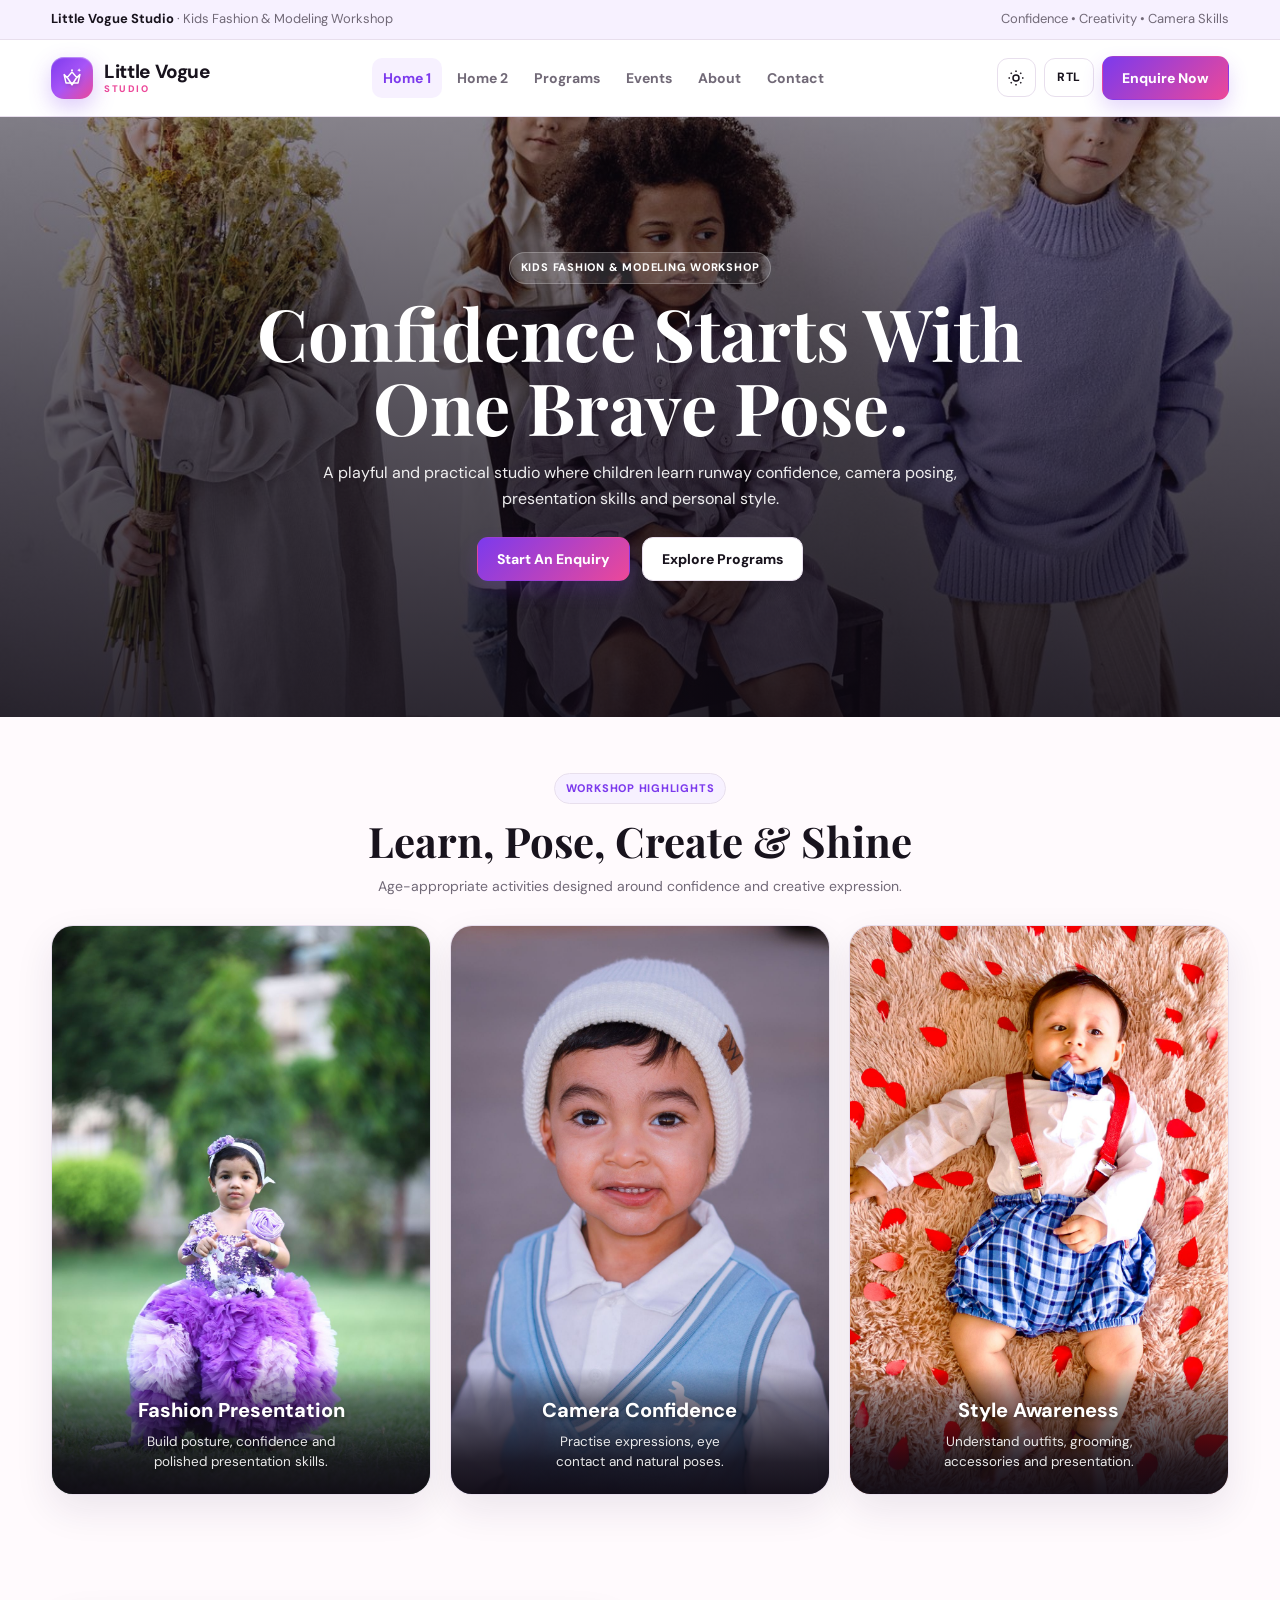
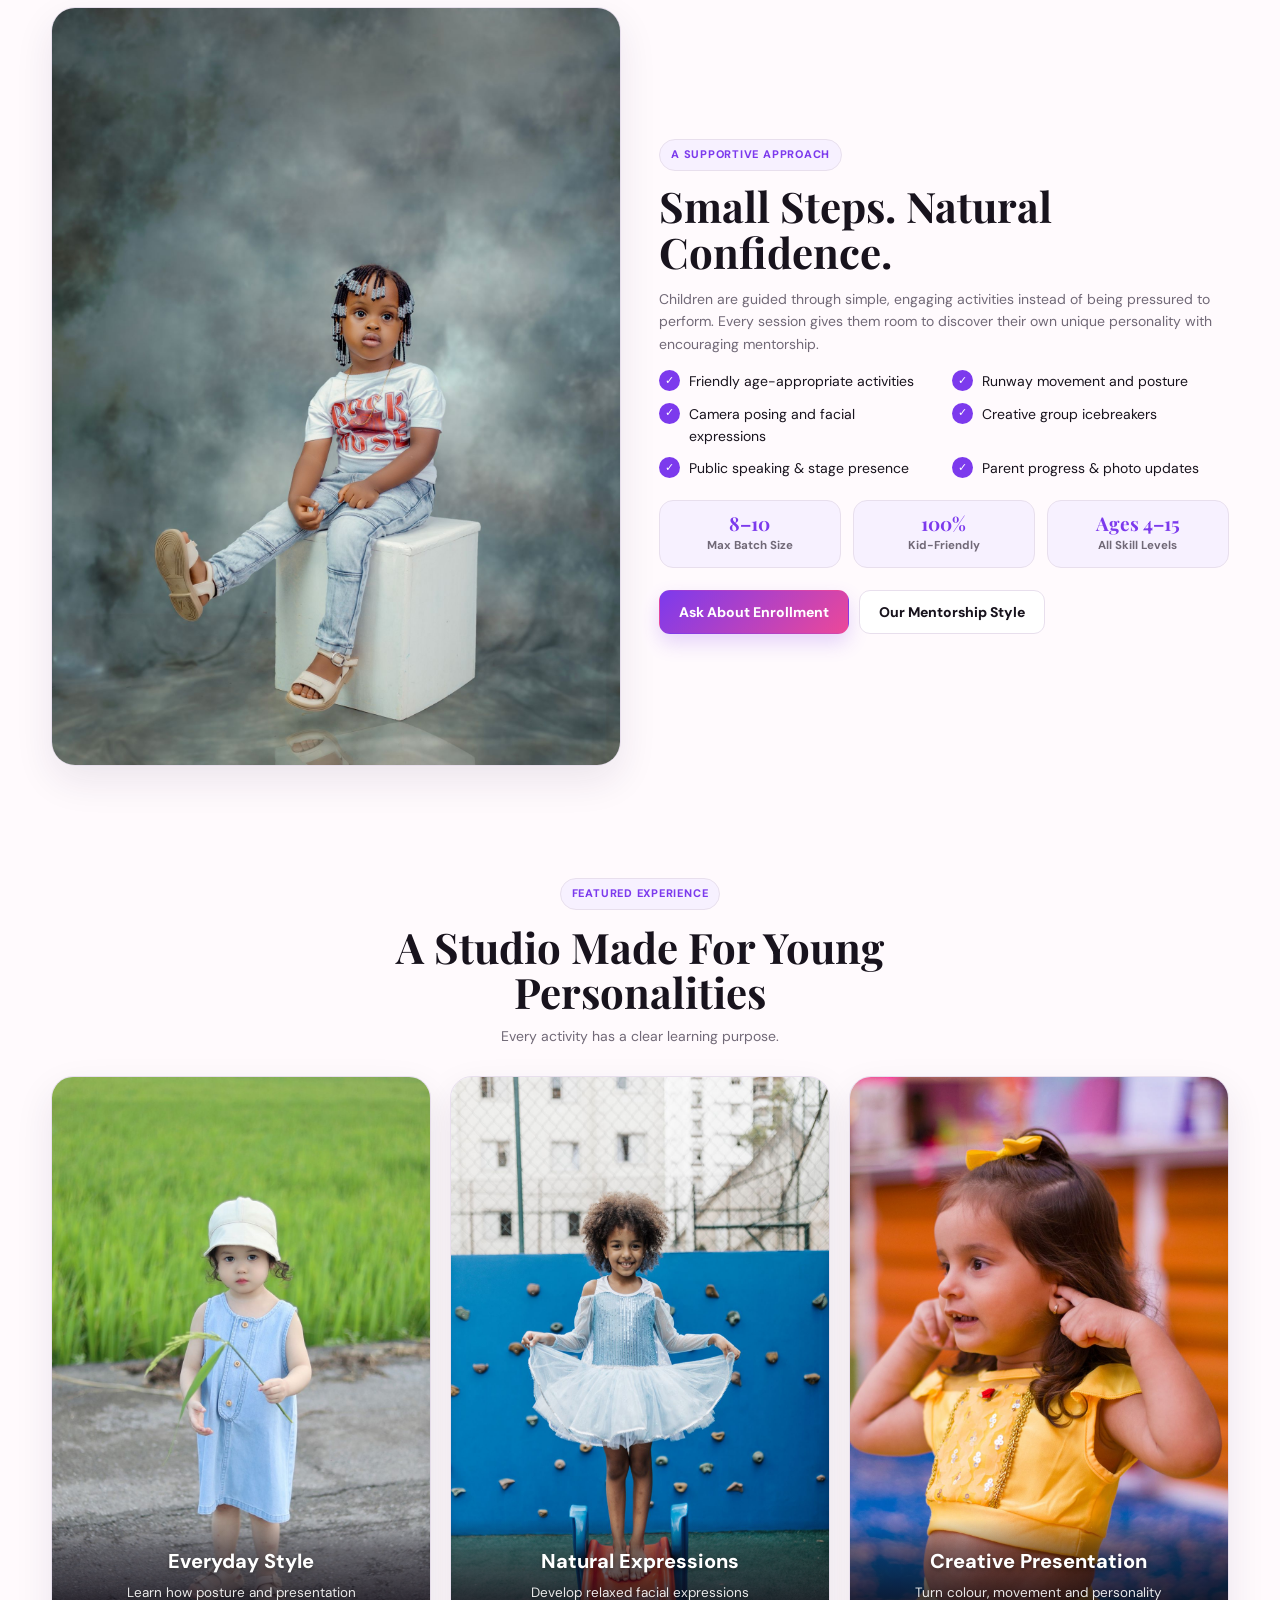
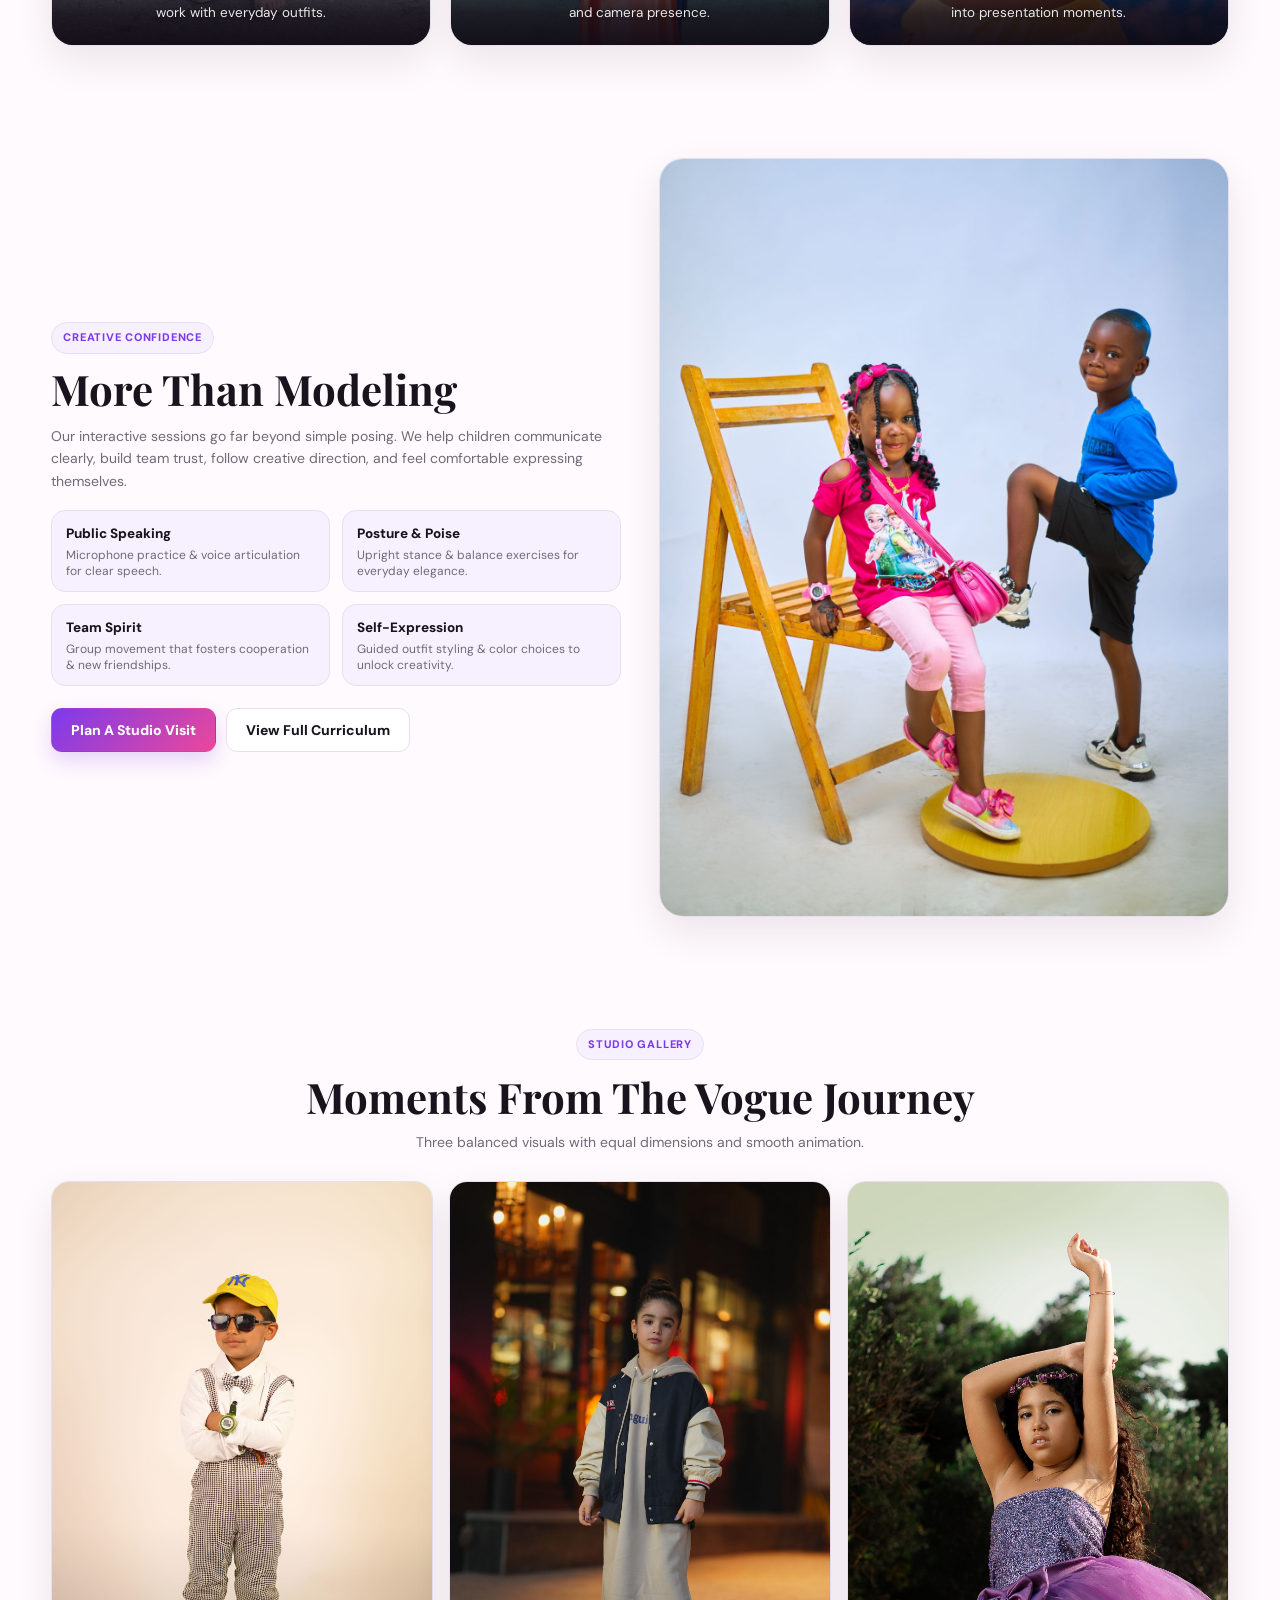
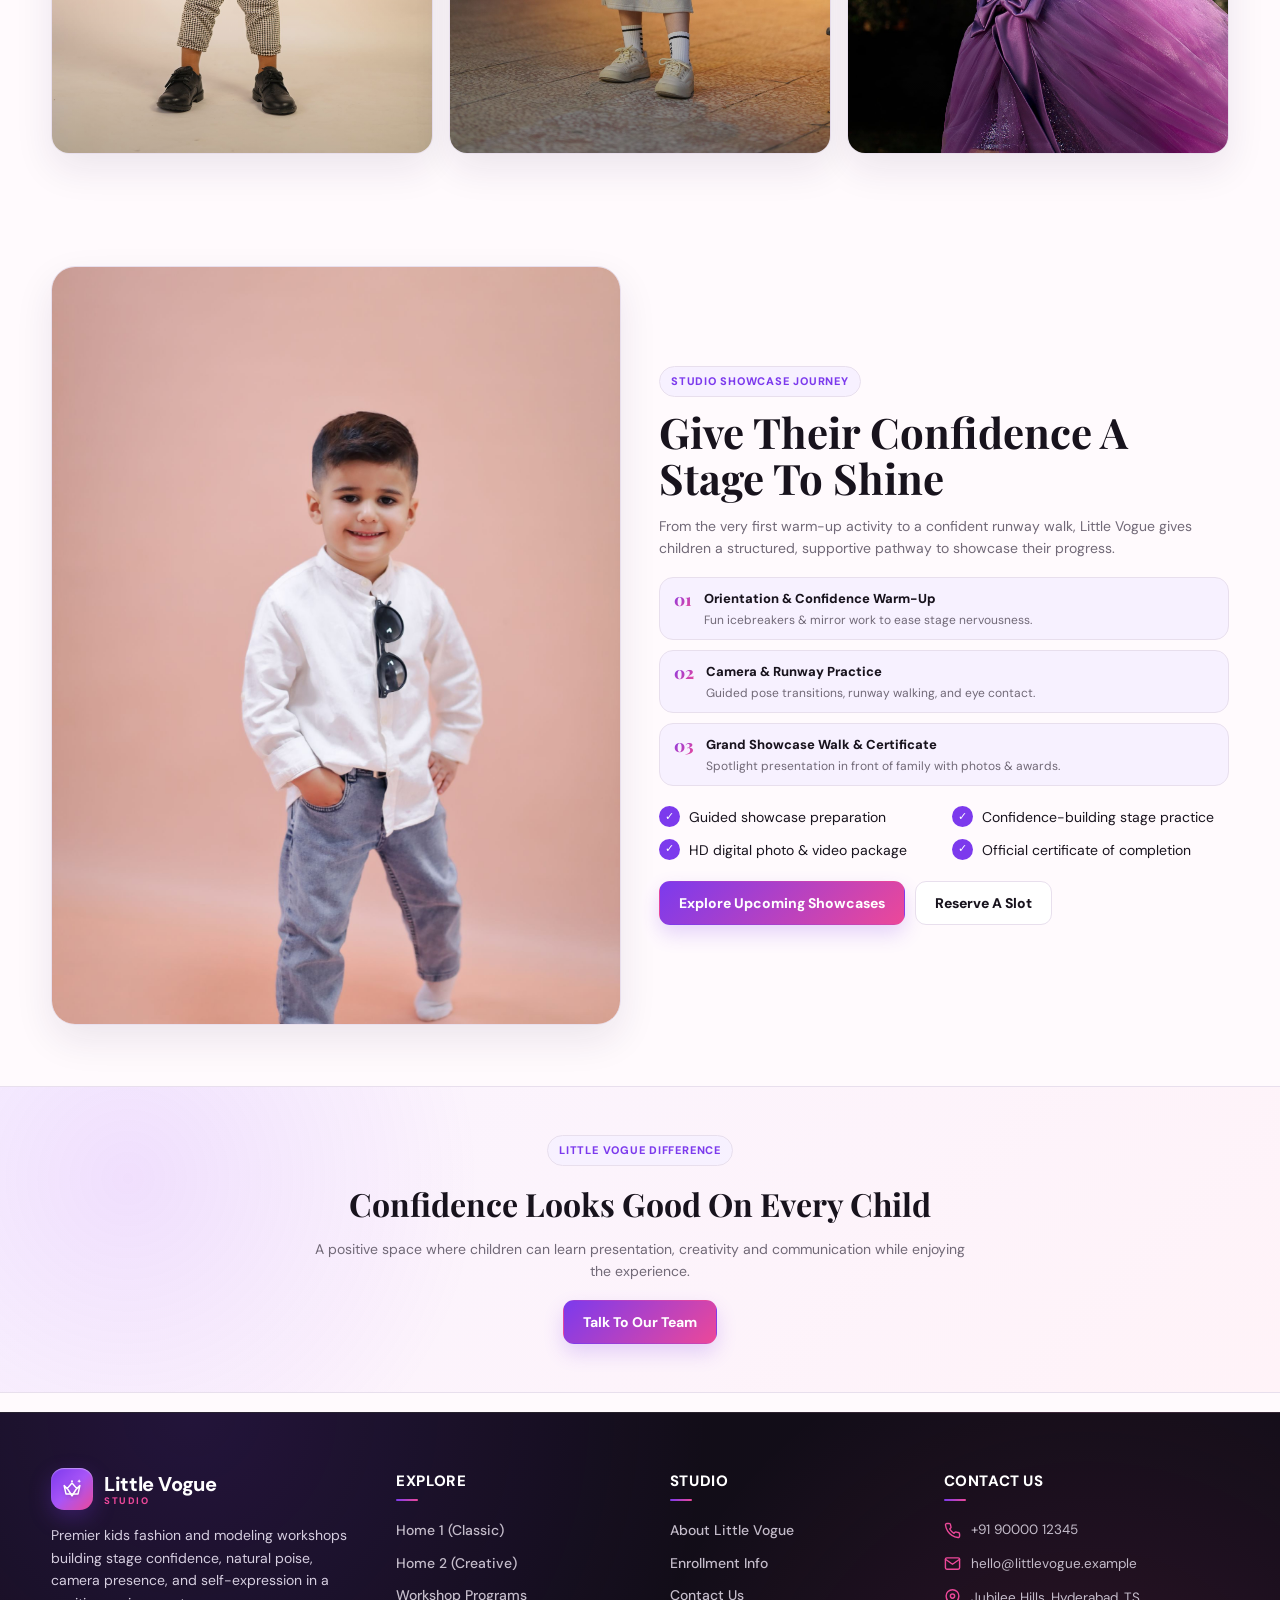
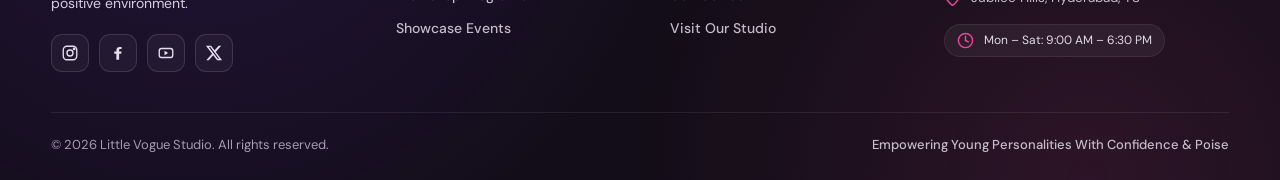
==== index.html @ 713580ec "1" ====
<!DOCTYPE html>
<html lang="en" dir="ltr">
<head>
  <meta charset="UTF-8">
  <meta name="viewport" content="width=device-width, initial-scale=1.0">
  <meta name="description" content="Little Vogue Studio - Kids Fashion & Modeling Workshop. Empowering young talent with confidence, runway skills, camera posing, and personal style.">
  <title>Little Vogue Studio | Kids Fashion & Modeling Workshop</title>
  <link rel="icon" type="image/svg+xml" href="assets/favicon.svg">
  <link rel="preconnect" href="https://fonts.googleapis.com">
  <link rel="preconnect" href="https://fonts.gstatic.com" crossorigin>
  <link href="https://fonts.googleapis.com/css2?family=DM+Sans:wght@400;500;600;700;800&family=Playfair+Display:wght@600;700;800&display=swap" rel="stylesheet">
  <link rel="stylesheet" href="css/style.css">
</head>
<body>
  <!-- =========================================================
  TOP BAR
  ========================================================= -->
  <div class="topbar">
    <div class="container topbar-inner">
      <span><strong>Little Vogue Studio</strong> · Kids Fashion & Modeling Workshop</span>
      <span>Confidence • Creativity • Camera Skills</span>
    </div>
  </div>

  <!-- =========================================================
  NAVBAR
  ========================================================= -->
  <nav class="navbar">
    <div class="container nav-inner">
      <a class="logo" href="index.html">
        <span class="logo-mark" aria-hidden="true">
          <svg viewBox="0 0 32 32" fill="none" xmlns="http://www.w3.org/2000/svg">
            <path d="M5.5 11.5L9.5 15.5L16 8L22.5 15.5L26.5 11.5L24 22.5H8L5.5 11.5Z" stroke="currentColor" stroke-width="2" stroke-linecap="round" stroke-linejoin="round"/>
            <path d="M10.5 16.5L16 25L21.5 16.5" stroke="currentColor" stroke-width="2.2" stroke-linecap="round" stroke-linejoin="round"/>
            <path d="M25.5 3L26.2 4.8L28 5.5L26.2 6.2L25.5 8L24.8 6.2L23 5.5L24.8 4.8L25.5 3Z" fill="currentColor"/>
            <circle cx="16" cy="5.5" r="1.3" fill="currentColor"/>
          </svg>
        </span>
        <span class="logo-text">
          <span class="logo-text-main">Little Vogue</span>
          <span class="logo-text-sub">STUDIO</span>
        </span>
      </a>
      <div class="nav-links" id="navLinks">
        <a href="index.html" class="active">Home 1</a>
        <a href="home2.html">Home 2</a>
        <a href="programs.html">Programs</a>
        <a href="events.html">Events</a>
        <a href="about.html">About</a>
        <a href="contact.html">Contact</a>
      </div>
      <div class="nav-actions">
        <div class="nav-controls" id="navControls">
          <button class="icon-btn" id="themeBtn" aria-label="Toggle theme" title="Toggle Theme">
            <svg viewBox="0 0 24 24" fill="none" stroke="currentColor" stroke-width="2">
              <circle cx="12" cy="12" r="4"/>
              <path d="M12 2v2M12 20v2M4.93 4.93l1.42 1.42M17.65 17.65l1.42 1.42M2 12h2M20 12h2M4.93 19.07l1.42-1.42M17.65 6.35l1.42-1.42"/>
            </svg>
          </button>
          <button class="icon-btn rtl-control" id="rtlBtn" aria-label="Toggle RTL" title="Toggle RTL">RTL</button>
        </div>
        <a class="btn btn-primary nav-cta" href="contact.html">Enquire Now</a>
        <button class="icon-btn mobile-btn" id="mobileBtn" aria-label="Open menu">
          <svg viewBox="0 0 24 24" fill="none" stroke="currentColor" stroke-width="2">
            <path d="M4 6h16M4 12h16M4 18h16"/>
          </svg>
        </button>
      </div>
    </div>
  </nav>

  <!-- =========================================================
  MAIN CONTENT: HOME 1
  ========================================================= -->
  <main class="page-content">
    <section class="hero">
      <div class="hero-media">
        <img src="images/hero-kids-studio.jpg"
             alt="Children posing together in a fashion studio">
      </div>
      <div class="hero-overlay"></div>
      <div class="container">
        <div class="hero-content">
          <span class="eyebrow">Kids Fashion & Modeling Workshop</span>
          <h1>Confidence Starts With One Brave Pose.</h1>
          <p>
            A playful and practical studio where children learn runway confidence,
            camera posing, presentation skills and personal style.
          </p>
          <div class="hero-actions">
            <a class="btn btn-primary" href="contact.html">Start An Enquiry</a>
            <a class="btn btn-outline" href="programs.html">Explore Programs</a>
          </div>
        </div>
      </div>
    </section>

    <!-- WORKSHOP HIGHLIGHTS -->
    <section>
      <div class="container reveal">
        <div class="section-head">
          <span class="eyebrow">Workshop Highlights</span>
          <h2>Learn, Pose, Create & Shine</h2>
          <p>Age-appropriate activities designed around confidence and creative expression.</p>
        </div>
        <div class="grid grid-3">
          <article class="card">
            <div class="card-image">
              <img src="images/fashion-presentation.jpg"
                   alt="Young child in purple fashion dress">
            </div>
            <div class="card-body">
              <h3>Fashion Presentation</h3>
              <p>Build posture, confidence and polished presentation skills.</p>
            </div>
          </article>
          <article class="card">
            <div class="card-image">
              <img src="images/camera-confidence.jpg"
                   alt="Young child wearing stylish blue clothing">
            </div>
            <div class="card-body">
              <h3>Camera Confidence</h3>
              <p>Practise expressions, eye contact and natural poses.</p>
            </div>
          </article>
          <article class="card">
            <div class="card-image">
              <img src="images/style-awareness.jpg"
                   alt="Child wearing suspenders and bow tie">
            </div>
            <div class="card-body">
              <h3>Style Awareness</h3>
              <p>Understand outfits, grooming, accessories and presentation.</p>
            </div>
          </article>
        </div>
      </div>
    </section>

    <!-- SUPPORTIVE APPROACH FEATURE -->
    <section>
      <div class="container">
        <div class="feature">
          <div class="feature-image reveal-left">
            <img src="images/supportive-approach.jpg"
                 alt="Child posing during a studio fashion session">
          </div>
          <div class="feature-copy reveal-right">
            <span class="eyebrow">A Supportive Approach</span>
            <h2>Small Steps. Natural Confidence.</h2>
            <p>
              Children are guided through simple, engaging activities instead of being pressured
              to perform. Every session gives them room to discover their own unique personality with encouraging mentorship.
            </p>
            <ul class="check-list grid-checks">
              <li><span class="check">✓</span>Friendly age-appropriate activities</li>
              <li><span class="check">✓</span>Runway movement and posture</li>
              <li><span class="check">✓</span>Camera posing and facial expressions</li>
              <li><span class="check">✓</span>Creative group icebreakers</li>
              <li><span class="check">✓</span>Public speaking & stage presence</li>
              <li><span class="check">✓</span>Parent progress & photo updates</li>
            </ul>
            <div class="feature-stats">
              <div class="f-stat">
                <strong>8–10</strong>
                <span>Max Batch Size</span>
              </div>
              <div class="f-stat">
                <strong>100%</strong>
                <span>Kid-Friendly</span>
              </div>
              <div class="f-stat">
                <strong>Ages 4–15</strong>
                <span>All Skill Levels</span>
              </div>
            </div>
            <div class="feature-actions">
              <a class="btn btn-primary" href="contact.html">Ask About Enrollment</a>
              <a class="btn btn-outline" href="about.html">Our Mentorship Style</a>
            </div>
          </div>
        </div>
      </div>
    </section>

    <!-- FEATURED EXPERIENCE -->
    <section>
      <div class="container reveal">
        <div class="section-head">
          <span class="eyebrow">Featured Experience</span>
          <h2>A Studio Made For Young Personalities</h2>
          <p>Every activity has a clear learning purpose.</p>
        </div>
        <div class="grid grid-3">
          <article class="card">
            <div class="card-image">
              <img src="images/everyday-style.jpg"
                   alt="Child wearing denim dress and hat">
            </div>
            <div class="card-body">
              <h3>Everyday Style</h3>
              <p>Learn how posture and presentation work with everyday outfits.</p>
            </div>
          </article>
          <article class="card">
            <div class="card-image">
              <img src="images/natural-expressions.jpg"
                   alt="Smiling child wearing blue dress">
            </div>
            <div class="card-body">
              <h3>Natural Expressions</h3>
              <p>Develop relaxed facial expressions and camera presence.</p>
            </div>
          </article>
          <article class="card">
            <div class="card-image">
              <img src="images/creative-presentation.jpg"
                   alt="Young girl in yellow fashion dress">
            </div>
            <div class="card-body">
              <h3>Creative Presentation</h3>
              <p>Turn colour, movement and personality into presentation moments.</p>
            </div>
          </article>
        </div>
      </div>
    </section>

    <!-- EXTRA UNIQUE SECTION -->
    <section>
      <div class="container">
        <div class="feature reverse">
          <div class="feature-image reveal-right">
            <img src="images/more-than-modeling.jpg"
                 alt="Children posing in colorful outfits">
          </div>
          <div class="feature-copy reveal-left">
            <span class="eyebrow">Creative Confidence</span>
            <h2>More Than Modeling</h2>
            <p>
              Our interactive sessions go far beyond simple posing. We help children communicate clearly, build team trust, follow creative direction, and feel comfortable expressing themselves.
            </p>
            <div class="feature-pillars">
              <div class="pillar-card">
                <div class="pillar-info">
                  <h4>Public Speaking</h4>
                  <p>Microphone practice & voice articulation for clear speech.</p>
                </div>
              </div>
              <div class="pillar-card">
                <div class="pillar-info">
                  <h4>Posture & Poise</h4>
                  <p>Upright stance & balance exercises for everyday elegance.</p>
                </div>
              </div>
              <div class="pillar-card">
                <div class="pillar-info">
                  <h4>Team Spirit</h4>
                  <p>Group movement that fosters cooperation & new friendships.</p>
                </div>
              </div>
              <div class="pillar-card">
                <div class="pillar-info">
                  <h4>Self-Expression</h4>
                  <p>Guided outfit styling & color choices to unlock creativity.</p>
                </div>
              </div>
            </div>
            <div class="feature-actions">
              <a class="btn btn-primary" href="contact.html">Plan A Studio Visit</a>
              <a class="btn btn-outline" href="programs.html">View Full Curriculum</a>
            </div>
          </div>
        </div>
      </div>
    </section>

    <!-- FIXED GALLERY: ALL 3 IMAGES EXACT SAME SIZE -->
    <section>
      <div class="container reveal">
        <div class="section-head">
          <span class="eyebrow">Studio Gallery</span>
          <h2>Moments From The Vogue Journey</h2>
          <p>Three balanced visuals with equal dimensions and smooth animation.</p>
        </div>
        <div class="gallery">
          <div class="gallery-item">
            <img src="images/gallery-checked-pants.jpg"
                 alt="Child wearing checked pants and bow tie">
          </div>
          <div class="gallery-item">
            <img src="images/gallery-streetwear.jpg"
                 alt="Child wearing modern streetwear">
          </div>
          <div class="gallery-item">
            <img src="images/gallery-studio-portrait.jpg"
                 alt="Kids fashion studio portrait">
          </div>
        </div>
      </div>
    </section>

    <!-- STUDIO SHOWCASE JOURNEY -->
    <section>
      <div class="container">
        <div class="feature">
          <div class="feature-image reveal-left">
            <img src="images/showcase-journey.jpg"
                 alt="Young model preparing for a kids fashion showcase">
          </div>
          <div class="feature-copy reveal-right">
            <span class="eyebrow">Studio Showcase Journey</span>
            <h2>Give Their Confidence A Stage To Shine</h2>
            <p>
              From the very first warm-up activity to a confident runway walk, Little Vogue gives children a structured, supportive pathway to showcase their progress.
            </p>
            <div class="journey-steps">
              <div class="j-step">
                <span class="j-num">01</span>
                <div>
                  <strong>Orientation & Confidence Warm-Up</strong>
                  <p>Fun icebreakers & mirror work to ease stage nervousness.</p>
                </div>
              </div>
              <div class="j-step">
                <span class="j-num">02</span>
                <div>
                  <strong>Camera & Runway Practice</strong>
                  <p>Guided pose transitions, runway walking, and eye contact.</p>
                </div>
              </div>
              <div class="j-step">
                <span class="j-num">03</span>
                <div>
                  <strong>Grand Showcase Walk & Certificate</strong>
                  <p>Spotlight presentation in front of family with photos & awards.</p>
                </div>
              </div>
            </div>
            <ul class="check-list grid-checks">
              <li><span class="check">✓</span>Guided showcase preparation</li>
              <li><span class="check">✓</span>Confidence-building stage practice</li>
              <li><span class="check">✓</span>HD digital photo & video package</li>
              <li><span class="check">✓</span>Official certificate of completion</li>
            </ul>
            <div class="feature-actions">
              <a class="btn btn-primary" href="events.html">Explore Upcoming Showcases</a>
              <a class="btn btn-outline" href="contact.html">Reserve A Slot</a>
            </div>
          </div>
        </div>
      </div>
    </section>

    <!-- COLORED AREA ABOVE FOOTER -->
    <section class="page-bottom-section home1-bottom">
      <div class="container bottom-inner reveal">
        <span class="eyebrow">Little Vogue Difference</span>
        <h2>Confidence Looks Good On Every Child</h2>
        <p>
          A positive space where children can learn presentation,
          creativity and communication while enjoying the experience.
        </p>
        <a class="btn btn-primary" href="contact.html">Talk To Our Team</a>
      </div>
    </section>
  </main>

  <!-- 0.5 CM GAP ABOVE FOOTER -->
  <div class="footer-gap"></div>

  <!-- =========================================================
  FOOTER
  ========================================================= -->
  <footer>
    <div class="container">
      <div class="footer-grid">
        <div class="footer-brand">
          <a class="logo" href="index.html">
            <span class="logo-mark" aria-hidden="true">
              <svg viewBox="0 0 32 32" fill="none" xmlns="http://www.w3.org/2000/svg">
                <path d="M5.5 11.5L9.5 15.5L16 8L22.5 15.5L26.5 11.5L24 22.5H8L5.5 11.5Z" stroke="currentColor" stroke-width="2" stroke-linecap="round" stroke-linejoin="round"/>
                <path d="M10.5 16.5L16 25L21.5 16.5" stroke="currentColor" stroke-width="2.2" stroke-linecap="round" stroke-linejoin="round"/>
                <path d="M25.5 3L26.2 4.8L28 5.5L26.2 6.2L25.5 8L24.8 6.2L23 5.5L24.8 4.8L25.5 3Z" fill="currentColor"/>
                <circle cx="16" cy="5.5" r="1.3" fill="currentColor"/>
              </svg>
            </span>
            <span class="logo-text">
              <span class="logo-text-main">Little Vogue</span>
              <span class="logo-text-sub">STUDIO</span>
            </span>
          </a>
          <p>
            Premier kids fashion and modeling workshops building stage confidence, natural poise, camera presence, and self-expression in a positive environment.
          </p>
          <div class="socials">
            <a class="social" href="#" aria-label="Instagram" title="Instagram">
              <svg viewBox="0 0 24 24" fill="none" stroke="currentColor" stroke-width="1.8">
                <rect x="3" y="3" width="18" height="18" rx="5"/>
                <circle cx="12" cy="12" r="4"/>
                <circle cx="17.5" cy="6.5" r="1"/>
              </svg>
            </a>
            <a class="social" href="#" aria-label="Facebook" title="Facebook">
              <svg viewBox="0 0 24 24" fill="currentColor">
                <path d="M13.5 21v-8h2.8l.4-3h-3.2V8.1c0-.9.3-1.5 1.6-1.5h1.7V4c-.3 0-1.4-.1-2.6-.1-2.6 0-4.4 1.6-4.4 4.5V10H7v3h2.8v8z"/>
              </svg>
            </a>
            <a class="social" href="#" aria-label="YouTube" title="YouTube">
              <svg viewBox="0 0 24 24" fill="none" stroke="currentColor" stroke-width="1.8">
                <rect x="3" y="6" width="18" height="12" rx="3"/>
                <path d="m10 9 5 3-5 3z" fill="currentColor" stroke="none"/>
              </svg>
            </a>
            <a class="social" href="#" aria-label="X (Twitter)" title="X (Twitter)">
              <svg viewBox="0 0 24 24" fill="currentColor">
                <path d="M18.244 2.25h3.308l-7.227 8.26 8.502 11.24H16.17l-5.214-6.817L4.99 21.75H1.68l7.73-8.835L1.254 2.25H8.08l4.713 6.231zm-1.161 17.52h1.833L7.084 4.126H5.117z"/>
              </svg>
            </a>
          </div>
        </div>

        <div>
          <div class="footer-title">Explore</div>
          <div class="footer-links">
            <a href="index.html">Home 1 (Classic)</a>
            <a href="home2.html">Home 2 (Creative)</a>
            <a href="programs.html">Workshop Programs</a>
            <a href="events.html">Showcase Events</a>
          </div>
        </div>

        <div>
          <div class="footer-title">Studio</div>
          <div class="footer-links">
            <a href="about.html">About Little Vogue</a>
            <a href="contact.html">Enrollment Info</a>
            <a href="contact.html">Contact Us</a>
            <a href="contact.html">Visit Our Studio</a>
          </div>
        </div>

        <div>
          <div class="footer-title">Contact Us</div>
          <div class="footer-contact-list">
            <a href="tel:+919000012345" class="footer-contact-item">
              <svg viewBox="0 0 24 24" fill="none" stroke="currentColor" stroke-width="2" stroke-linecap="round" stroke-linejoin="round">
                <path d="M22 16.92v3a2 2 0 0 1-2.18 2 19.79 19.79 0 0 1-8.63-3.07 19.5 19.5 0 0 1-6-6 19.79 19.79 0 0 1-3.07-8.67A2 2 0 0 1 4.11 2h3a2 2 0 0 1 2 1.72 12.84 12.84 0 0 0 .7 2.81 2 2 0 0 1-.45 2.11L8.09 9.91a16 16 0 0 0 6 6l1.27-1.27a2 2 0 0 1 2.11-.45 12.84 12.84 0 0 0 2.81.7A2 2 0 0 1 22 16.92z"/>
              </svg>
              <span>+91 90000 12345</span>
            </a>
            <a href="mailto:hello@littlevogue.example" class="footer-contact-item">
              <svg viewBox="0 0 24 24" fill="none" stroke="currentColor" stroke-width="2" stroke-linecap="round" stroke-linejoin="round">
                <path d="M4 4h16c1.1 0 2 .9 2 2v12c0 1.1-.9 2-2 2H4c-1.1 0-2-.9-2-2V6c0-1.1.9-2 2-2z"/>
                <polyline points="22,6 12,13 2,6"/>
              </svg>
              <span>hello@littlevogue.example</span>
            </a>
            <div class="footer-contact-item">
              <svg viewBox="0 0 24 24" fill="none" stroke="currentColor" stroke-width="2" stroke-linecap="round" stroke-linejoin="round">
                <path d="M21 10c0 7-9 13-9 13s-9-6-9-13a9 9 0 0 1 18 0z"/>
                <circle cx="12" cy="10" r="3"/>
              </svg>
              <span>Jubilee Hills, Hyderabad, TS</span>
            </div>
            <div class="footer-contact-item badge-item">
              <svg viewBox="0 0 24 24" fill="none" stroke="currentColor" stroke-width="2" stroke-linecap="round" stroke-linejoin="round">
                <circle cx="12" cy="12" r="10"/>
                <polyline points="12 6 12 12 16 14"/>
              </svg>
              <span>Mon – Sat: 9:00 AM – 6:30 PM</span>
            </div>
          </div>
        </div>
      </div>

      <div class="footer-bottom">
        <span>© 2026 Little Vogue Studio. All rights reserved.</span>
        <span class="footer-bottom-tag">Empowering Young Personalities With Confidence & Poise</span>
      </div>
    </div>
  </footer>

  <div id="toast">Enquiry submitted successfully.</div>
  <script src="js/script.js"></script>
</body>
</html>
---- css/style.css ----
:root {
  --bg: #fffafd;
  --surface: #fff;
  --surface2: #f7f1ff;
  --text: #18131d;
  --muted: #716977;
  --primary: #7c3aed;
  --primary2: #a855f7;
  --accent: #ec4899;
  --border: #e8dfed;
  --shadow: 0 15px 38px rgba(42, 20, 65, .09);
  --radius: 20px;
}

html.dark {
  --bg: #100d15;
  --surface: #19151f;
  --surface2: #211a29;
  --text: #faf7fc;
  --muted: #b9afc2;
  --primary: #a78bfa;
  --primary2: #c084fc;
  --accent: #f472b6;
  --border: #352c3d;
  --shadow: 0 15px 38px rgba(0, 0, 0, .28);
}

* {
  box-sizing: border-box;
}

html {
  scroll-behavior: smooth;
}

body {
  margin: 0;
  background: var(--bg);
  color: var(--text);
  font-family: "DM Sans", sans-serif;
  line-height: 1.6;
  overflow-x: hidden;
  transition: background-color .3s ease, color .3s ease;
}

img {
  display: block;
  width: 100%;
  max-width: 100%;
}

a {
  text-decoration: none;
  color: inherit;
}

button, input, textarea, select {
  font: inherit;
}

.container {
  width: min(1180px, 92%);
  margin: auto;
}

/* =========================================================
TOP BAR
========================================================= */
.topbar {
  padding: 9px 0;
  background: var(--surface2);
  border-bottom: 1px solid var(--border);
  font-size: 13px;
  color: var(--muted);
}

.topbar-inner {
  display: flex;
  justify-content: space-between;
  align-items: center;
  gap: 15px;
}

.topbar strong {
  color: var(--text);
}

/* =========================================================
NAVIGATION
========================================================= */
.navbar {
  position: sticky;
  top: 0;
  z-index: 1000;
  background: color-mix(in srgb, var(--surface) 95%, transparent);
  backdrop-filter: blur(15px);
  -webkit-backdrop-filter: blur(15px);
  border-bottom: 1px solid var(--border);
  transition: background-color .3s ease, border-color .3s ease;
}

.nav-inner {
  min-height: 76px;
  display: flex;
  align-items: center;
  justify-content: space-between;
  gap: 20px;
}

.logo {
  display: inline-flex;
  align-items: center;
  gap: 11px;
  text-decoration: none;
  color: var(--text);
  transition: transform 0.25s cubic-bezier(0.34, 1.56, 0.64, 1);
}

.logo:hover {
  transform: translateY(-1px);
}

.logo-mark {
  width: 42px;
  height: 42px;
  border-radius: 13px;
  display: grid;
  place-items: center;
  color: #fff;
  background: linear-gradient(135deg, #7c3aed 0%, #a855f7 50%, #ec4899 100%);
  box-shadow: 0 8px 22px rgba(124, 58, 237, 0.28), inset 0 1px 1px rgba(255, 255, 255, 0.4);
  position: relative;
  transition: all 0.3s cubic-bezier(0.34, 1.56, 0.64, 1);
  flex-shrink: 0;
}

.logo:hover .logo-mark {
  box-shadow: 0 12px 28px rgba(236, 72, 153, 0.45), inset 0 1px 1px rgba(255, 255, 255, 0.6);
  transform: rotate(-4deg) scale(1.06);
}

.logo-mark svg {
  width: 24px;
  height: 24px;
  filter: drop-shadow(0 1px 2px rgba(0, 0, 0, 0.2));
  transition: transform 0.3s ease;
}

.logo:hover .logo-mark svg {
  transform: scale(1.05);
}

.logo-text {
  display: flex;
  flex-direction: column;
  justify-content: center;
  line-height: 1.1;
}

.logo-text-main {
  font-family: "DM Sans", sans-serif;
  font-weight: 800;
  font-size: 19px;
  letter-spacing: -0.02em;
  color: var(--text);
  transition: color 0.2s ease;
}

.logo-text-sub {
  font-size: 9.5px;
  font-weight: 800;
  letter-spacing: 0.16em;
  text-transform: uppercase;
  color: var(--accent);
  margin-top: 1px;
}

.nav-links {
  display: flex;
  align-items: center;
  gap: 4px;
}

.nav-links a {
  padding: 9px 11px;
  border-radius: 10px;
  color: var(--muted);
  font-size: 14px;
  font-weight: 700;
  transition: .2s ease;
}

.nav-links a:hover,
.nav-links a.active {
  color: var(--primary);
  background: var(--surface2);
}

.nav-actions {
  display: flex;
  align-items: center;
  gap: 8px;
}

.nav-controls {
  display: flex;
  align-items: center;
  gap: 8px;
}

.icon-btn {
  width: 39px;
  height: 39px;
  display: grid;
  place-items: center;
  border: 1px solid var(--border);
  border-radius: 11px;
  background: var(--surface);
  color: var(--text);
  cursor: pointer;
  transition: .2s ease;
}

.icon-btn:hover {
  border-color: var(--primary);
  color: var(--primary);
  transform: translateY(-2px);
}

.icon-btn svg {
  width: 18px;
  height: 18px;
}

.rtl-control {
  width: 50px;
  font-size: 12px;
  font-weight: 800;
  letter-spacing: .03em;
}

.mobile-btn {
  display: none;
}

.btn {
  min-height: 44px;
  display: inline-flex;
  align-items: center;
  justify-content: center;
  gap: 8px;
  padding: 0 19px;
  border-radius: 11px;
  border: 1px solid transparent;
  font-size: 14px;
  font-weight: 800;
  cursor: pointer;
  transition: .25s ease;
}

.btn-primary {
  color: #fff;
  background: linear-gradient(135deg, var(--primary), var(--accent));
  box-shadow: 0 9px 20px rgba(124, 58, 237, .2);
}

.btn-primary:hover {
  transform: translateY(-3px);
  box-shadow: 0 13px 25px rgba(124, 58, 237, .28);
}

.btn-outline {
  color: var(--text);
  background: var(--surface);
  border-color: var(--border);
}

.btn-outline:hover {
  color: var(--primary);
  border-color: var(--primary);
  transform: translateY(-2px);
}

/* =========================================================
SECTIONS & ANIMATIONS
========================================================= */
section {
  padding: 56px 0;
}

.page-content {
  animation: pageIn .45s ease both;
}

@keyframes pageIn {
  from {
    opacity: 0;
    transform: translateY(10px);
  }
  to {
    opacity: 1;
    transform: translateY(0);
  }
}

/* =========================================================
SCROLL ANIMATIONS
========================================================= */
.reveal {
  opacity: 0;
  transform: translateY(28px);
  transition: opacity .7s ease, transform .7s ease;
}

.reveal.show {
  opacity: 1;
  transform: none;
}

.reveal-left {
  opacity: 0;
  transform: translateX(-35px);
  transition: .75s ease;
}

.reveal-left.show {
  opacity: 1;
  transform: none;
}

.reveal-right {
  opacity: 0;
  transform: translateX(35px);
  transition: .75s ease;
}

.reveal-right.show {
  opacity: 1;
  transform: none;
}

/* =========================================================
HERO
========================================================= */
.hero {
  min-height: 600px;
  display: flex;
  align-items: center;
  position: relative;
  overflow: hidden;
  isolation: isolate;
}

.hero-media {
  position: absolute;
  inset: 0;
  z-index: -2;
}

.hero-media img {
  width: 100%;
  height: 100%;
  object-fit: cover;
  animation: heroZoom 10s ease-in-out infinite alternate;
}

@keyframes heroZoom {
  from {
    transform: scale(1);
  }
  to {
    transform: scale(1.06);
  }
}

.hero-overlay {
  position: absolute;
  inset: 0;
  z-index: -1;
  background: linear-gradient(
    180deg,
    rgba(14, 9, 19, 0.45) 0%,
    rgba(14, 9, 19, 0.68) 50%,
    rgba(14, 9, 19, 0.85) 100%
  );
}

.hero-content {
  width: min(800px, 100%);
  margin: 0 auto;
  color: #fff;
  text-align: center;
  display: flex;
  flex-direction: column;
  align-items: center;
}

.eyebrow {
  display: inline-flex;
  padding: 6px 11px;
  border-radius: 50px;
  background: var(--surface2);
  color: var(--primary);
  border: 1px solid var(--border);
  font-size: 11px;
  font-weight: 800;
  letter-spacing: .07em;
  text-transform: uppercase;
  margin-bottom: 12px;
}

.hero .eyebrow {
  background: rgba(255, 255, 255, .13);
  border-color: rgba(255, 255, 255, .24);
  color: #fff;
}

.hero h1 {
  font-family: "Playfair Display", serif;
  font-size: clamp(42px, 6vw, 72px);
  line-height: 1.02;
  margin: 0 0 17px;
}

.hero p {
  max-width: 640px;
  margin: 0 auto 26px;
  color: rgba(255, 255, 255, .92);
  font-size: 16px;
  line-height: 1.6;
}

.hero-actions {
  display: flex;
  flex-wrap: wrap;
  justify-content: center;
  align-items: center;
  gap: 12px;
}

/* =========================================================
HEADINGS
========================================================= */
.section-head {
  max-width: 740px;
  margin: 0 auto 28px;
  text-align: center;
}

.section-head h2 {
  font-family: "Playfair Display", serif;
  font-size: clamp(30px, 4vw, 42px);
  line-height: 1.08;
  margin: 3px 0 10px;
}

.section-head p {
  margin: 0;
  color: var(--muted);
  font-size: 14px;
}

/* =========================================================
CARDS
========================================================= */
.grid {
  display: grid;
  gap: 19px;
}

.grid-2 {
  grid-template-columns: repeat(2, 1fr);
}

.grid-3 {
  grid-template-columns: repeat(3, 1fr);
}

.grid-4 {
  grid-template-columns: repeat(4, 1fr);
}

.card {
  position: relative;
  display: flex;
  flex-direction: column;
  justify-content: flex-end;
  width: 100%;
  aspect-ratio: 2/3;
  min-height: 400px;
  border-radius: 22px;
  overflow: hidden;
  border: 1px solid var(--border);
  box-shadow: var(--shadow);
  transition: transform .35s cubic-bezier(.2, .8, .2, 1), box-shadow .35s ease, border-color .35s ease;
  isolation: isolate;
  background: var(--surface2);
}

.card:hover {
  transform: translateY(-8px);
  box-shadow: 0 24px 50px rgba(42, 20, 65, .22);
  border-color: color-mix(in srgb, var(--primary) 40%, var(--border));
}

.card-image {
  position: absolute;
  inset: 0;
  width: 100%;
  height: 100%;
  z-index: 1;
  overflow: hidden;
}

.card-image img {
  width: 100%;
  height: 100%;
  object-fit: cover;
  object-position: center 20%;
  display: block;
  transition: transform .65s cubic-bezier(.2, .8, .2, 1), filter .4s ease;
}

.card:hover .card-image img {
  transform: scale(1.08);
  filter: saturate(1.06);
}

.card-body {
  position: relative;
  z-index: 2;
  padding: 26px 20px 22px;
  text-align: center;
  display: flex;
  flex-direction: column;
  justify-content: flex-end;
  align-items: center;
  color: #ffffff;
  background: linear-gradient(
    180deg,
    transparent 0%,
    rgba(14, 9, 19, 0.45) 25%,
    rgba(14, 9, 19, 0.88) 75%,
    rgba(14, 9, 19, 0.96) 100%
  );
  margin-top: auto;
  width: 100%;
  transition: background .35s ease;
}

.card:hover .card-body {
  background: linear-gradient(
    180deg,
    transparent 0%,
    rgba(14, 9, 19, 0.55) 25%,
    rgba(14, 9, 19, 0.92) 75%,
    rgba(14, 9, 19, 0.98) 100%
  );
}

.card-body h3 {
  margin: 0 0 6px;
  font-size: 20px;
  font-weight: 800;
  color: #ffffff;
  text-align: center;
  width: 100%;
  text-wrap: balance;
  text-shadow: 0 2px 4px rgba(0, 0, 0, 0.4);
}

.card-body p {
  margin: 0 auto;
  color: rgba(255, 255, 255, 0.9);
  font-size: 13.5px;
  line-height: 1.45;
  text-align: center;
  width: 100%;
  max-width: 95%;
  text-wrap: balance;
  text-shadow: 0 1px 3px rgba(0, 0, 0, 0.3);
  min-height: 40px;
  display: flex;
  align-items: center;
  justify-content: center;
}

html[dir="rtl"] .card-body {
  text-align: center;
  align-items: center;
}

html[dir="rtl"] .card-body h3,
html[dir="rtl"] .card-body p {
  text-align: center;
}

/* Event badge */
.event-date {
  display: inline-flex;
  align-items: center;
  justify-content: center;
  align-self: center;
  font-size: 11px;
  font-weight: 800;
  letter-spacing: .06em;
  text-transform: uppercase;
  color: #fff;
  background: linear-gradient(135deg, var(--primary), var(--accent));
  border: none;
  padding: 5px 14px;
  border-radius: 20px;
  margin: 0 auto 10px auto;
  box-shadow: 0 4px 12px rgba(0, 0, 0, 0.25);
  white-space: nowrap;
}

/* =========================================================
FEATURE
========================================================= */
.feature {
  display: grid;
  grid-template-columns: 1fr 1fr;
  gap: 38px;
  align-items: center;
}

.feature.reverse .feature-image {
  order: 2;
}

.feature.reverse .feature-copy {
  order: 1;
}

.feature-image {
  border-radius: 24px;
  overflow: hidden;
  border: 1px solid var(--border);
  box-shadow: var(--shadow);
}

.feature-image img {
  width: 100%;
  aspect-ratio: 3/4;
  height: 100%;
  object-fit: cover;
  object-position: center 20%;
  display: block;
  transition: transform .7s ease;
}

.feature-image:hover img {
  transform: scale(1.04);
}

.feature-copy h2 {
  font-family: "Playfair Display", serif;
  font-size: clamp(30px, 4vw, 42px);
  line-height: 1.1;
  margin: 0 0 13px;
}

.feature-copy p {
  color: var(--muted);
  margin: 0 0 15px;
  font-size: 14px;
}

.check-list {
  list-style: none;
  padding: 0;
  margin: 0 0 20px;
}

.check-list li {
  display: flex;
  align-items: flex-start;
  gap: 9px;
  margin: 8px 0;
  font-size: 14px;
}

.check {
  width: 21px;
  height: 21px;
  flex: none;
  display: grid;
  place-items: center;
  border-radius: 50%;
  color: #fff;
  background: var(--primary);
  font-size: 11px;
}

.check-list.grid-checks {
  display: grid;
  grid-template-columns: repeat(2, 1fr);
  gap: 10px 16px;
  margin-bottom: 20px;
}

.check-list.grid-checks li {
  margin: 0;
}

/* Feature Stats */
.feature-stats {
  display: grid;
  grid-template-columns: repeat(3, 1fr);
  gap: 12px;
  margin: 18px 0 22px;
}

.f-stat {
  padding: 12px 8px;
  border-radius: 14px;
  background: var(--surface2);
  border: 1px solid var(--border);
  text-align: center;
  transition: transform .25s ease, border-color .25s ease;
}

.f-stat:hover {
  transform: translateY(-2px);
  border-color: var(--primary);
}

.f-stat strong {
  display: block;
  font-family: "Playfair Display", serif;
  font-size: 19px;
  color: var(--primary);
  line-height: 1.15;
  margin-bottom: 2px;
}

.f-stat span {
  font-size: 11.5px;
  color: var(--muted);
  font-weight: 700;
  display: block;
}

/* Feature Pillars (2x2 Grid for "More Than Modeling") */
.feature-pillars {
  display: grid;
  grid-template-columns: repeat(2, 1fr);
  gap: 12px;
  margin: 18px 0 22px;
}

.pillar-card {
  display: flex;
  align-items: flex-start;
  gap: 11px;
  padding: 12px 14px;
  border-radius: 14px;
  background: var(--surface2);
  border: 1px solid var(--border);
  transition: transform .25s ease, box-shadow .25s ease, border-color .25s ease;
}

.pillar-card:hover {
  transform: translateY(-3px);
  border-color: color-mix(in srgb, var(--primary) 50%, var(--border));
  box-shadow: 0 8px 20px rgba(124, 58, 237, 0.09);
}

.pillar-icon {
  display: none !important;
}

.pillar-info h4 {
  margin: 0 0 2px;
  font-size: 13.5px;
  font-weight: 800;
  color: var(--text);
}

.pillar-info p {
  margin: 0;
  font-size: 12px;
  line-height: 1.35;
  color: var(--muted);
}

/* Journey Steps (Timeline for "Studio Showcase Journey") */
.journey-steps {
  display: flex;
  flex-direction: column;
  gap: 10px;
  margin: 18px 0 20px;
}

.j-step {
  display: flex;
  align-items: flex-start;
  gap: 12px;
  padding: 11px 14px;
  border-radius: 14px;
  background: var(--surface2);
  border: 1px solid var(--border);
  transition: transform .25s ease, border-color .25s ease;
}

.j-step:hover {
  transform: translateX(4px);
  border-color: var(--primary);
}

html[dir="rtl"] .j-step:hover {
  transform: translateX(-4px);
}

.j-num {
  font-family: "Playfair Display", serif;
  font-size: 17px;
  font-weight: 800;
  color: var(--accent);
  background: linear-gradient(135deg, var(--primary), var(--accent));
  -webkit-background-clip: text;
  background-clip: text;
  -webkit-text-fill-color: transparent;
  flex-shrink: 0;
  line-height: 1.2;
}

.j-step strong {
  display: block;
  font-size: 13px;
  font-weight: 800;
  color: var(--text);
  margin-bottom: 2px;
}

.j-step p {
  margin: 0;
  font-size: 12px;
  line-height: 1.35;
  color: var(--muted);
}

/* Feature Actions container */
.feature-actions {
  display: flex;
  flex-wrap: wrap;
  align-items: center;
  gap: 10px;
  margin-top: 18px;
}

@media (max-width: 768px) {
  .feature-pillars {
    grid-template-columns: 1fr;
  }
  .check-list.grid-checks {
    grid-template-columns: 1fr;
  }
}

/* =========================================================
FIXED HOME 1 & HOME 2 GALLERY
ALL 3 IMAGES SAME SIZE
NO TALL IMAGE / NO LARGE GAP
========================================================= */
.gallery {
  display: grid;
  grid-template-columns: repeat(3, 1fr);
  gap: 16px;
  align-items: stretch;
}

.gallery-item {
  width: 100%;
  aspect-ratio: 2/3;
  min-height: 0;
  border-radius: 18px;
  overflow: hidden;
  border: 1px solid var(--border);
  background: var(--surface);
  box-shadow: var(--shadow);
  position: relative;
  transition: transform .35s ease, box-shadow .35s ease;
}

.gallery-item img {
  width: 100%;
  height: 100%;
  min-height: 0;
  object-fit: cover;
  object-position: center 20%;
  display: block;
  transition: transform .65s cubic-bezier(.2, .8, .2, 1), filter .4s ease;
}

.gallery-item::after {
  content: "";
  position: absolute;
  inset: 0;
  background: linear-gradient(
    180deg,
    transparent 60%,
    rgba(0, 0, 0, .18)
  );
  pointer-events: none;
}

.gallery-item:hover {
  transform: translateY(-8px);
  box-shadow: 0 24px 50px rgba(42, 20, 65, .17);
}

.gallery-item:hover img {
  transform: scale(1.08);
  filter: saturate(1.08);
}

/* =========================================================
CTA
========================================================= */
.cta {
  padding: 40px 25px;
  border-radius: 25px;
  text-align: center;
  color: #fff;
  background:
    radial-gradient(circle at 15% 20%, rgba(255, 255, 255, .14), transparent 30%),
    linear-gradient(135deg, var(--primary), var(--accent));
  box-shadow: 0 18px 40px rgba(124, 58, 237, .2);
  position: relative;
  overflow: hidden;
}

.cta::before {
  content: "";
  position: absolute;
  width: 180px;
  height: 180px;
  border: 1px solid rgba(255, 255, 255, .2);
  border-radius: 50%;
  right: -60px;
  top: -80px;
}

.cta h2 {
  font-family: "Playfair Display", serif;
  font-size: 34px;
  margin: 0 0 8px;
}

.cta p {
  max-width: 670px;
  margin: 0 auto 19px;
  color: rgba(255, 255, 255, .9);
  font-size: 14px;
}

/* =========================================================
PAGE BANNER
========================================================= */
.page-banner {
  min-height: 290px;
  position: relative;
  display: grid;
  place-items: center;
  text-align: center;
  overflow: hidden;
}

.page-banner-media {
  position: absolute;
  inset: 0;
}

.page-banner-media img {
  width: 100%;
  height: 100%;
  object-fit: cover;
  animation: heroZoom 11s ease-in-out infinite alternate;
}

.page-banner-overlay {
  position: absolute;
  inset: 0;
  background: rgba(18, 10, 25, .64);
}

.page-banner-content {
  position: relative;
  width: min(760px, 92%);
  color: #fff;
}

.page-banner h1 {
  font-family: "Playfair Display", serif;
  font-size: clamp(38px, 5vw, 57px);
  line-height: 1.05;
  margin: 0 0 9px;
}

.page-banner p {
  margin: 0;
  color: rgba(255, 255, 255, .88);
}

/* =========================================================
CENTER CONTENT
========================================================= */
.center-content {
  max-width: 800px;
  margin: auto;
  text-align: center;
}

.center-content h2 {
  font-family: "Playfair Display", serif;
  font-size: 38px;
  line-height: 1.1;
  margin: 0 0 12px;
}

.center-content p {
  color: var(--muted);
  font-size: 14px;
  line-height: 1.6;
  margin: 0 0 12px;
}

.center-content p:last-child {
  margin-bottom: 0;
}

/* =========================================================
UNIQUE COLORED AREA ABOVE FOOTER
HOME 1 / PROGRAMS / EVENTS / ABOUT
========================================================= */
.page-bottom-section {
  margin-top: 5px;
  padding: 48px 0;
  border-top: 1px solid var(--border);
  border-bottom: 1px solid var(--border);
}

.home1-bottom {
  background:
    radial-gradient(circle at 10% 30%, rgba(168, 85, 247, .13), transparent 30%),
    linear-gradient(135deg, #faf4ff, #fff3f8);
}

html.dark .home1-bottom {
  background:
    radial-gradient(circle at 10% 30%, rgba(168, 85, 247, .12), transparent 30%),
    linear-gradient(135deg, #20172a, #241722);
}

.programs-bottom {
  background: linear-gradient(135deg, #f1f8ff, #f8f4ff);
}

html.dark .programs-bottom {
  background: linear-gradient(135deg, #151d29, #211a29);
}

.events-bottom {
  background: linear-gradient(135deg, #fff5f9, #fff8ee);
}

html.dark .events-bottom {
  background: linear-gradient(135deg, #251722, #272016);
}

.about-bottom {
  background: linear-gradient(135deg, #f2fbf8, #f7f2ff);
}

html.dark .about-bottom {
  background: linear-gradient(135deg, #15231f, #211a29);
}

.bottom-inner {
  max-width: 850px;
  margin: auto;
  text-align: center;
}

.bottom-inner h2 {
  font-family: "Playfair Display", serif;
  font-size: 32px;
  margin: 0 0 8px;
}

.bottom-inner p {
  margin: 0 auto 18px;
  color: var(--muted);
  max-width: 650px;
  font-size: 14px;
}

/* =========================================================
INFO STRIP
========================================================= */
.info-strip {
  padding: 24px;
  text-align: center;
  border: 1px solid var(--border);
  border-radius: 19px;
  background: var(--surface2);
}

.info-strip h3 {
  margin: 0 0 5px;
}

.info-strip p {
  margin: 0;
  color: var(--muted);
  font-size: 14px;
}

.info-strip-grid {
  display: grid;
  grid-template-columns: repeat(3, 1fr);
  gap: 20px;
}

.info-card {
  padding: 26px 22px;
  border: 1px solid var(--border);
  border-radius: 20px;
  background: var(--surface2);
  text-align: center;
  transition: transform 0.3s ease, border-color 0.3s ease, box-shadow 0.3s ease;
}

.info-card:hover {
  transform: translateY(-4px);
  border-color: var(--primary);
  box-shadow: var(--shadow);
}

.info-card h3 {
  margin: 0 0 8px;
  font-size: 18px;
  font-weight: 800;
  color: var(--text);
  text-align: center;
}

.info-card p {
  margin: 0 auto;
  color: var(--muted);
  font-size: 13.5px;
  line-height: 1.55;
  text-align: center;
}

html[dir="rtl"] .info-card {
  text-align: center;
}

@media (max-width: 850px) {
  .info-strip-grid {
    grid-template-columns: 1fr;
  }
}

/* =========================================================
ABOUT STATS
========================================================= */
.about-stats {
  display: grid;
  grid-template-columns: repeat(3, 1fr);
  gap: 15px;
  margin-top: 23px;
}

.stat {
  padding: 22px 15px;
  text-align: center;
  border: 1px solid var(--border);
  background: var(--surface);
  border-radius: 17px;
}

.stat strong {
  display: block;
  color: var(--primary);
  font-family: "Playfair Display", serif;
  font-size: 31px;
}

.stat span {
  color: var(--muted);
  font-size: 13px;
}

/* =========================================================
CONTACT
========================================================= */
.contact-layout {
  display: grid;
  grid-template-columns: .9fr 1.1fr;
  gap: 24px;
}

.contact-card,
.form-card {
  padding: 26px;
  border: 1px solid var(--border);
  border-radius: 22px;
  background: var(--surface);
  box-shadow: var(--shadow);
}

.contact-card h2,
.form-card h2 {
  font-family: "Playfair Display", serif;
  font-size: 29px;
  margin: 0 0 14px;
}

.contact-item {
  position: relative;
  padding: 14px 0 14px 48px;
  border-bottom: 1px solid var(--border);
}

.contact-item:last-child {
  border-bottom: 0;
}

.contact-icon {
  position: absolute;
  left: 0;
  top: 15px;
  width: 36px;
  height: 36px;
  display: grid;
  place-items: center;
  border-radius: 11px;
  background: var(--surface2);
  border: 1px solid var(--border);
  font-size: 19px;
  line-height: 1;
}

.contact-item-copy strong {
  display: block;
  margin-bottom: 3px;
}

.contact-item-copy span {
  color: var(--muted);
  font-size: 14px;
}

.form-grid {
  display: grid;
  grid-template-columns: 1fr 1fr;
  gap: 13px;
}

.field {
  display: flex;
  flex-direction: column;
  gap: 6px;
}

.field.full {
  grid-column: 1 / -1;
}

.field label {
  font-size: 13px;
  font-weight: 800;
}

.field input,
.field textarea,
.field select {
  width: 100%;
  padding: 11px 12px;
  border-radius: 10px;
  border: 1px solid var(--border);
  background: var(--surface2);
  color: var(--text);
  outline: none;
  transition: border-color .2s ease;
}

.field textarea {
  min-height: 120px;
  resize: vertical;
}

.field input:focus,
.field textarea:focus,
.field select:focus {
  border-color: var(--primary);
}

.map-wrap {
  height: 350px;
  margin-top: 24px;
  overflow: hidden;
  border: 1px solid var(--border);
  border-radius: 20px;
}

.map-wrap iframe {
  width: 100%;
  height: 100%;
  border: 0;
}

/* =========================================================
0.5 CM GAP ABOVE FOOTER
========================================================= */
.footer-gap {
  height: 19px;
  width: 100%;
  background: var(--bg);
}

/* =========================================================
FOOTER
========================================================= */
/* =========================================================
FOOTER (ENHANCED PROFESSIONAL STYLING)
========================================================= */
footer {
  background:
    radial-gradient(circle at 15% 0%, rgba(124, 58, 237, 0.16), transparent 45%),
    radial-gradient(circle at 85% 100%, rgba(236, 72, 153, 0.12), transparent 40%),
    #120d18;
  color: #fff;
  padding: 55px 0 24px;
  border-top: 1px solid rgba(255, 255, 255, 0.08);
}

footer .logo {
  margin-bottom: 14px;
}

footer .logo-text-main {
  color: #ffffff !important;
  font-size: 20px;
}

footer .logo-text-sub {
  color: #ec4899;
}

.footer-grid {
  display: grid;
  grid-template-columns: 1.3fr 1fr 1fr 1.2fr;
  gap: 36px;
}

.footer-brand p {
  color: #d6cee0;
  max-width: 340px;
  font-size: 14px;
  line-height: 1.6;
  margin: 0 0 20px;
}

.footer-title {
  font-size: 15px;
  font-weight: 800;
  color: #ffffff;
  letter-spacing: 0.04em;
  text-transform: uppercase;
  margin-bottom: 18px;
  position: relative;
  display: inline-block;
}

.footer-title::after {
  content: "";
  display: block;
  width: 22px;
  height: 2px;
  background: linear-gradient(90deg, var(--primary), var(--accent));
  border-radius: 2px;
  margin-top: 6px;
}

.footer-links {
  display: flex;
  flex-direction: column;
  gap: 10px;
}

.footer-links a {
  color: #c4bcca;
  font-size: 14px;
  font-weight: 500;
  transition: color .25s ease, transform .25s ease;
}

.footer-links a:hover {
  color: #ffffff;
  transform: translateX(4px);
}

html[dir="rtl"] .footer-links a:hover {
  transform: translateX(-4px);
}

.footer-contact-list {
  display: flex;
  flex-direction: column;
  gap: 12px;
}

.footer-contact-item {
  display: flex;
  align-items: center;
  gap: 10px;
  color: #c4bcca;
  font-size: 13.5px;
  transition: color .25s ease;
}

.footer-contact-item svg {
  width: 17px;
  height: 17px;
  flex-shrink: 0;
  color: var(--accent);
}

a.footer-contact-item:hover {
  color: #ffffff;
}

.footer-contact-item.badge-item {
  margin-top: 4px;
  padding: 6px 12px;
  border-radius: 20px;
  background: rgba(255, 255, 255, 0.05);
  border: 1px solid rgba(255, 255, 255, 0.08);
  width: fit-content;
  font-size: 12px;
  color: #e2d9eb;
}

.socials {
  display: flex;
  gap: 10px;
}

.social {
  width: 38px;
  height: 38px;
  display: grid;
  place-items: center;
  border: 1px solid var(--border);
  border-radius: 11px;
  background: var(--surface2);
  color: var(--fg);
  transition: all .25s cubic-bezier(0.34, 1.56, 0.64, 1);
}

footer .social {
  border: 1px solid rgba(255, 255, 255, 0.12);
  background: rgba(255, 255, 255, 0.04);
  color: #e6dfed;
}

.social:hover {
  transform: translateY(-3px) scale(1.05);
  background: linear-gradient(135deg, var(--primary), var(--accent));
  border-color: transparent;
  color: #ffffff;
  box-shadow: 0 8px 20px rgba(124, 58, 237, 0.35);
}

.social svg {
  width: 18px;
  height: 18px;
}

.footer-bottom {
  margin-top: 40px;
  padding-top: 22px;
  border-top: 1px solid rgba(255, 255, 255, 0.08);
  color: #a49bb0;
  display: flex;
  justify-content: space-between;
  align-items: center;
  flex-wrap: wrap;
  gap: 12px;
  font-size: 13px;
}

.footer-bottom-tag {
  color: #c4bcca;
  font-weight: 500;
}

/* =========================================================
TOAST
========================================================= */
#toast {
  position: fixed;
  right: 20px;
  bottom: 20px;
  z-index: 2000;
  padding: 13px 17px;
  border-radius: 11px;
  background: #17131d;
  color: #fff;
  font-size: 13px;
  font-weight: 700;
  opacity: 0;
  transform: translateY(12px);
  pointer-events: none;
  transition: .25s ease;
  box-shadow: 0 10px 30px rgba(0, 0, 0, .3);
}

/* =========================================================
RTL
========================================================= */
html[dir="rtl"] .hero-content {
  text-align: center;
}

html[dir="rtl"] .hero-overlay {
  background: linear-gradient(
    180deg,
    rgba(14, 9, 19, 0.45) 0%,
    rgba(14, 9, 19, 0.68) 50%,
    rgba(14, 9, 19, 0.85) 100%
  );
}

html[dir="rtl"] .feature-copy {
  text-align: right;
}

html[dir="rtl"] .topbar-inner {
  flex-direction: row-reverse;
}

/* Keep contact emojis physically on the left in both LTR and RTL. */
html[dir="rtl"] .contact-item {
  padding-left: 48px;
  padding-right: 0;
}

html[dir="rtl"] .contact-icon {
  left: 0;
  right: auto;
}

/* =========================================================
RESPONSIVE
========================================================= */
@media(max-width: 1050px) {
  .nav-links {
    position: absolute;
    top: 76px;
    left: 4%;
    right: 4%;
    display: none;
    flex-direction: column;
    align-items: stretch;
    padding: 12px;
    background: var(--surface);
    border: 1px solid var(--border);
    border-radius: 16px;
    box-shadow: var(--shadow);
  }

  .nav-links.open {
    display: flex;
  }

  .nav-links a {
    text-align: center;
  }

  .nav-links .nav-controls {
    display: flex;
    justify-content: center;
    align-items: center;
    gap: 12px;
    padding-top: 12px;
    margin-top: 8px;
    border-top: 1px solid var(--border);
    width: 100%;
  }

  .nav-links .nav-cta {
    display: flex;
    justify-content: center;
    align-items: center;
    text-align: center;
    width: 100%;
    margin-top: 10px;
    padding: 10px 18px;
    font-size: 14px;
    border-radius: 11px;
  }

  .mobile-btn {
    display: grid;
  }

  .nav-actions .nav-cta {
    display: none;
  }

  .grid-4 {
    grid-template-columns: repeat(2, 1fr);
  }

  .footer-grid {
    grid-template-columns: 1fr 1fr;
  }
}

/* =========================================================
IPAD MINI & IPAD AIR CARD HEADINGS & TEXT ALIGNMENT
========================================================= */
@media (min-width: 740px) and (max-width: 1050px) {
  .card-body {
    padding: 20px 12px 16px;
    text-align: center;
    display: flex;
    flex-direction: column;
    justify-content: flex-end;
    align-items: center;
    width: 100%;
  }

  .card-body h3 {
    font-size: 15.5px;
    line-height: 1.22;
    margin: 0 0 6px;
    text-align: center;
    width: 100%;
    min-height: 48px;
    display: flex;
    align-items: flex-end;
    justify-content: center;
    text-wrap: balance;
    word-break: break-word;
  }

  .card-body p {
    font-size: 11.5px;
    line-height: 1.38;
    text-align: center;
    width: 100%;
    max-width: 100%;
    min-height: 56px;
    display: flex;
    align-items: flex-start;
    justify-content: center;
    margin: 0 auto;
    text-wrap: balance;
  }

  .card .event-date {
    margin: 0 auto 8px;
    align-self: center;
    text-align: center;
    font-size: 9.5px;
    padding: 3px 9px;
  }

  /* Pillar cards alignment for iPad Air & Tablet */
  .feature-pillars {
    display: grid;
    grid-template-columns: repeat(2, 1fr);
    gap: 12px;
  }

  .pillar-card {
    display: flex;
    align-items: flex-start;
    text-align: left;
    gap: 10px;
    padding: 12px;
    height: 100%;
  }

  .pillar-info {
    display: flex;
    flex-direction: column;
    justify-content: flex-start;
    width: 100%;
    text-align: left;
  }

  .pillar-info h4 {
    font-size: 13px;
    font-weight: 800;
    line-height: 1.25;
    margin: 0 0 3px;
    text-align: left;
    min-height: 34px;
    display: flex;
    align-items: center;
    word-break: normal;
  }

  .pillar-info p {
    font-size: 11.5px;
    line-height: 1.35;
    text-align: left;
    margin: 0;
  }

  /* Info Strip Cards alignment for 1024 & Tab Views */
  .info-strip-grid {
    display: grid;
    grid-template-columns: repeat(3, 1fr);
    gap: 16px;
  }

  .info-card {
    padding: 24px 16px;
    display: flex;
    flex-direction: column;
    justify-content: flex-start;
    align-items: center;
    height: 100%;
    text-align: center;
  }

  .info-card h3 {
    font-size: 17.5px;
    line-height: 1.25;
    margin: 0 0 10px;
    min-height: 48px;
    display: flex;
    align-items: flex-end;
    justify-content: center;
    text-align: center;
    width: 100%;
    text-wrap: balance;
  }

  .info-card p {
    font-size: 13px;
    line-height: 1.5;
    margin: 0 auto;
    min-height: 80px;
    display: flex;
    align-items: flex-start;
    justify-content: center;
    text-align: center;
    width: 100%;
    color: var(--muted);
  }
}

@media(max-width: 760px) {
  section {
    padding: 43px 0;
  }

  .topbar-inner {
    justify-content: center;
    text-align: center;
  }

  .topbar-inner span:last-child {
    display: none;
  }

  .hero {
    min-height: 550px;
  }

  /* Headings in mobile views */
  h1, h2, h3, h4, h5, h6,
  .hero h1,
  .section-head h2,
  .feature-copy h2,
  .feature-copy h3,
  .feature-copy h4,
  .about-copy h2,
  .cta h2,
  .page-banner h1,
  .center-content h2,
  .bottom-inner h2,
  .card-body h3,
  .info-card h3,
  .faq-card h3,
  .pillar-info h4,
  .contact-card h2,
  .form-card h2 {
    text-align: center;
  }

  .hero p {
    font-size: 15px;
    text-align: center;
  }

  /* Hero Actions / Buttons in mobile views */
  .hero-actions,
  .feature-actions,
  .cta-actions,
  .form-actions {
    display: flex;
    flex-direction: column;
    justify-content: center;
    align-items: stretch;
    width: 100%;
    margin-top: 18px;
    gap: 10px;
  }

  .hero-actions .btn,
  .feature-actions .btn,
  .cta-actions .btn,
  .form-actions .btn,
  .bottom-inner .btn,
  .field button.btn,
  .field.full button.btn {
    width: 100%;
    max-width: 100%;
    box-sizing: border-box;
    display: inline-flex;
    align-items: center;
    justify-content: center;
    text-align: center;
  }

  /* Tags / Eyebrows / Badges in mobile views */
  .eyebrow,
  .event-date {
    display: inline-flex;
    align-self: center;
    margin-left: auto;
    margin-right: auto;
    text-align: center;
    justify-content: center;
  }

  /* Container & Copy centering in mobile views */
  .section-head,
  .center-content,
  .bottom-inner,
  .page-banner-content {
    text-align: center;
  }

  .feature-copy {
    text-align: center;
    display: flex;
    flex-direction: column;
    align-items: center;
  }

  .feature-copy p {
    text-align: center;
  }

  .check-list {
    margin-left: auto;
    margin-right: auto;
    display: inline-block;
    text-align: left;
  }

  .pillar-card {
    text-align: center;
    flex-direction: column;
    align-items: center;
  }

  .pillar-info h4,
  .pillar-info p {
    text-align: center;
  }

  .card {
    min-height: 360px;
    aspect-ratio: 2/3;
  }

  .grid-2,
  .grid-3,
  .grid-4,
  .feature,
  .contact-layout {
    grid-template-columns: 1fr;
  }

  .feature.reverse .feature-image,
  .feature.reverse .feature-copy {
    order: initial;
  }

  .gallery {
    grid-template-columns: 1fr 1fr;
    gap: 13px;
  }

  .gallery-item {
    aspect-ratio: 2/3;
  }

  .about-stats {
    grid-template-columns: 1fr;
  }

  .form-grid {
    grid-template-columns: 1fr;
  }

  .field.full {
    grid-column: auto;
  }

  .footer-grid {
    grid-template-columns: 1fr;
    text-align: center;
  }

  .footer-brand p,
  .footer-title {
    text-align: center;
  }

  .footer-title::after {
    margin: 6px auto 0;
  }

  .footer-links,
  .footer-contact-list {
    align-items: center;
  }

  .footer-socials,
  .socials {
    justify-content: center;
  }

  .cta {
    padding: 31px 20px;
    text-align: center;
  }

  .page-bottom-section {
    padding: 40px 0;
  }
}

@media(max-width: 430px) {
  .container {
    width: 94%;
  }

  .nav-inner {
    min-height: 68px;
  }

  .logo-text-main {
    font-size: 16px;
  }

  .logo-text-sub {
    font-size: 8.5px;
  }

  .logo-mark {
    width: 36px;
    height: 36px;
    border-radius: 11px;
  }

  .logo-mark svg {
    width: 20px;
    height: 20px;
  }

  .icon-btn {
    width: 36px;
    height: 36px;
  }

  .hero {
    min-height: 530px;
  }

  .hero h1 {
    font-size: 38px;
  }

  .gallery {
    grid-template-columns: 1fr;
  }

  .gallery-item {
    aspect-ratio: 2/3;
  }

  .section-head h2 {
    font-size: 30px;
  }

  .bottom-inner h2 {
    font-size: 29px;
  }
}

/* =========================================================
SCROLL TO TOP BUTTON
========================================================= */
.scroll-top-btn {
  position: fixed;
  bottom: 26px;
  right: 26px;
  z-index: 1500;
  width: 46px;
  height: 46px;
  border-radius: 50%;
  background: linear-gradient(135deg, var(--primary), var(--accent));
  color: #ffffff;
  border: none;
  box-shadow: 0 8px 25px rgba(124, 58, 237, 0.35);
  cursor: pointer;
  display: grid;
  place-items: center;
  opacity: 0;
  visibility: hidden;
  transform: translateY(16px) scale(0.85);
  transition: opacity 0.3s ease, visibility 0.3s ease, transform 0.3s cubic-bezier(0.34, 1.56, 0.64, 1), box-shadow 0.3s ease;
}

.scroll-top-btn.visible {
  opacity: 1;
  visibility: visible;
  transform: translateY(0) scale(1);
}

.scroll-top-btn:hover {
  transform: translateY(-4px) scale(1.08);
  box-shadow: 0 12px 30px rgba(236, 72, 153, 0.45);
}

.scroll-top-btn svg {
  width: 22px;
  height: 22px;
  transition: transform 0.25s ease;
}

.scroll-top-btn:hover svg {
  transform: translateY(-3px);
}

html[dir="rtl"] .scroll-top-btn {
  right: auto;
  left: 26px;
}

/* =========================================================
CONTACT SOCIALS IN CARD
========================================================= */
.contact-socials-wrap {
  margin-top: 24px;
  padding-top: 20px;
  border-top: 1px dashed var(--border);
  text-align: center;
}

.contact-socials-wrap strong {
  display: block;
  font-size: 14px;
  font-weight: 700;
  margin-bottom: 12px;
  color: var(--fg);
}

.contact-socials-wrap .socials {
  display: flex;
  justify-content: center;
  gap: 12px;
}

/* =========================================================
FAQ SECTION UNDER MAP
========================================================= */
.faq-section {
  margin-top: 48px;
}

.faq-grid {
  display: grid;
  grid-template-columns: repeat(2, 1fr);
  gap: 20px;
  margin-top: 32px;
}

.faq-card {
  padding: 24px;
  background: var(--surface);
  border: 1px solid var(--border);
  border-radius: 18px;
  box-shadow: var(--shadow);
  transition: transform 0.3s ease, border-color 0.3s ease, box-shadow 0.3s ease;
}

.faq-card:hover {
  transform: translateY(-3px);
  border-color: var(--primary);
  box-shadow: var(--shadow-lg);
}

.faq-card h3 {
  font-family: "Playfair Display", serif;
  font-size: 20px;
  margin: 0 0 10px;
  color: var(--fg);
}

.faq-card p {
  font-size: 14px;
  line-height: 1.6;
  color: var(--muted);
  margin: 0;
}

@media (max-width: 768px) {
  .faq-grid {
    grid-template-columns: 1fr;
  }
}
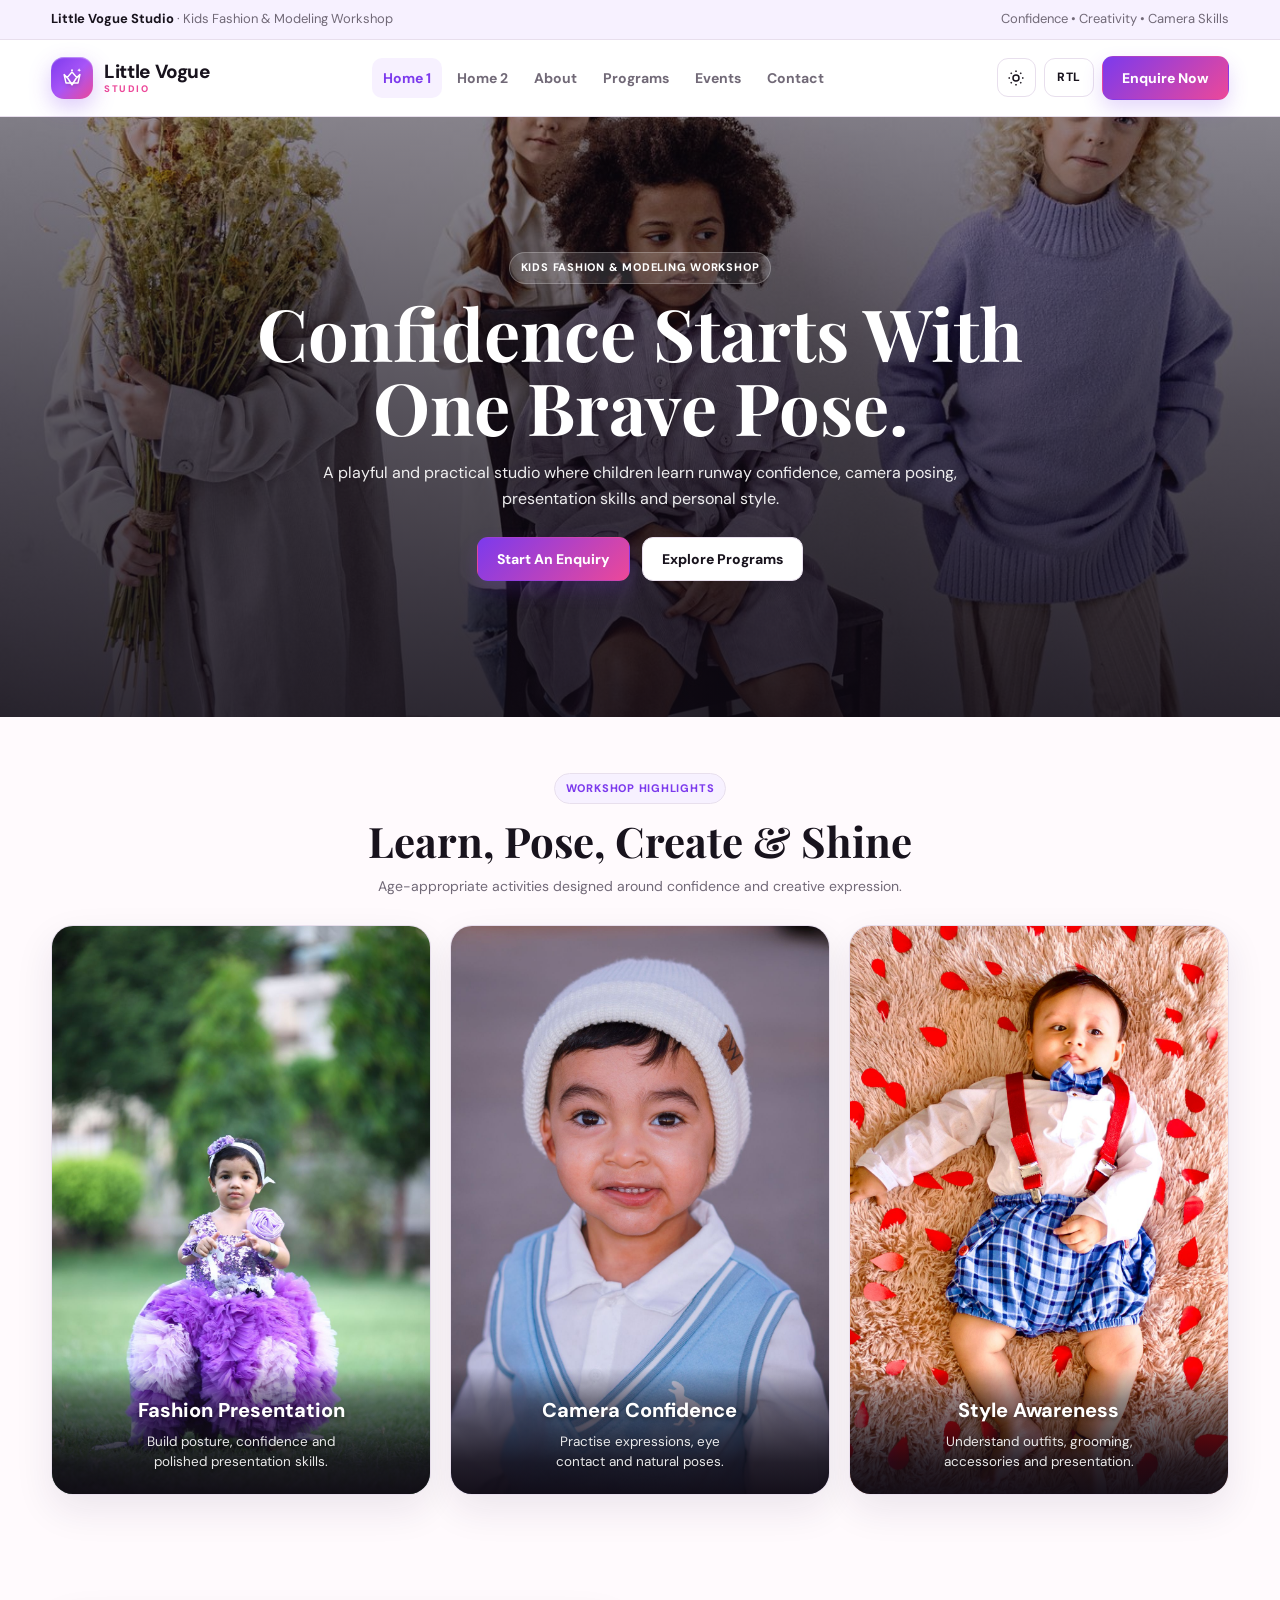
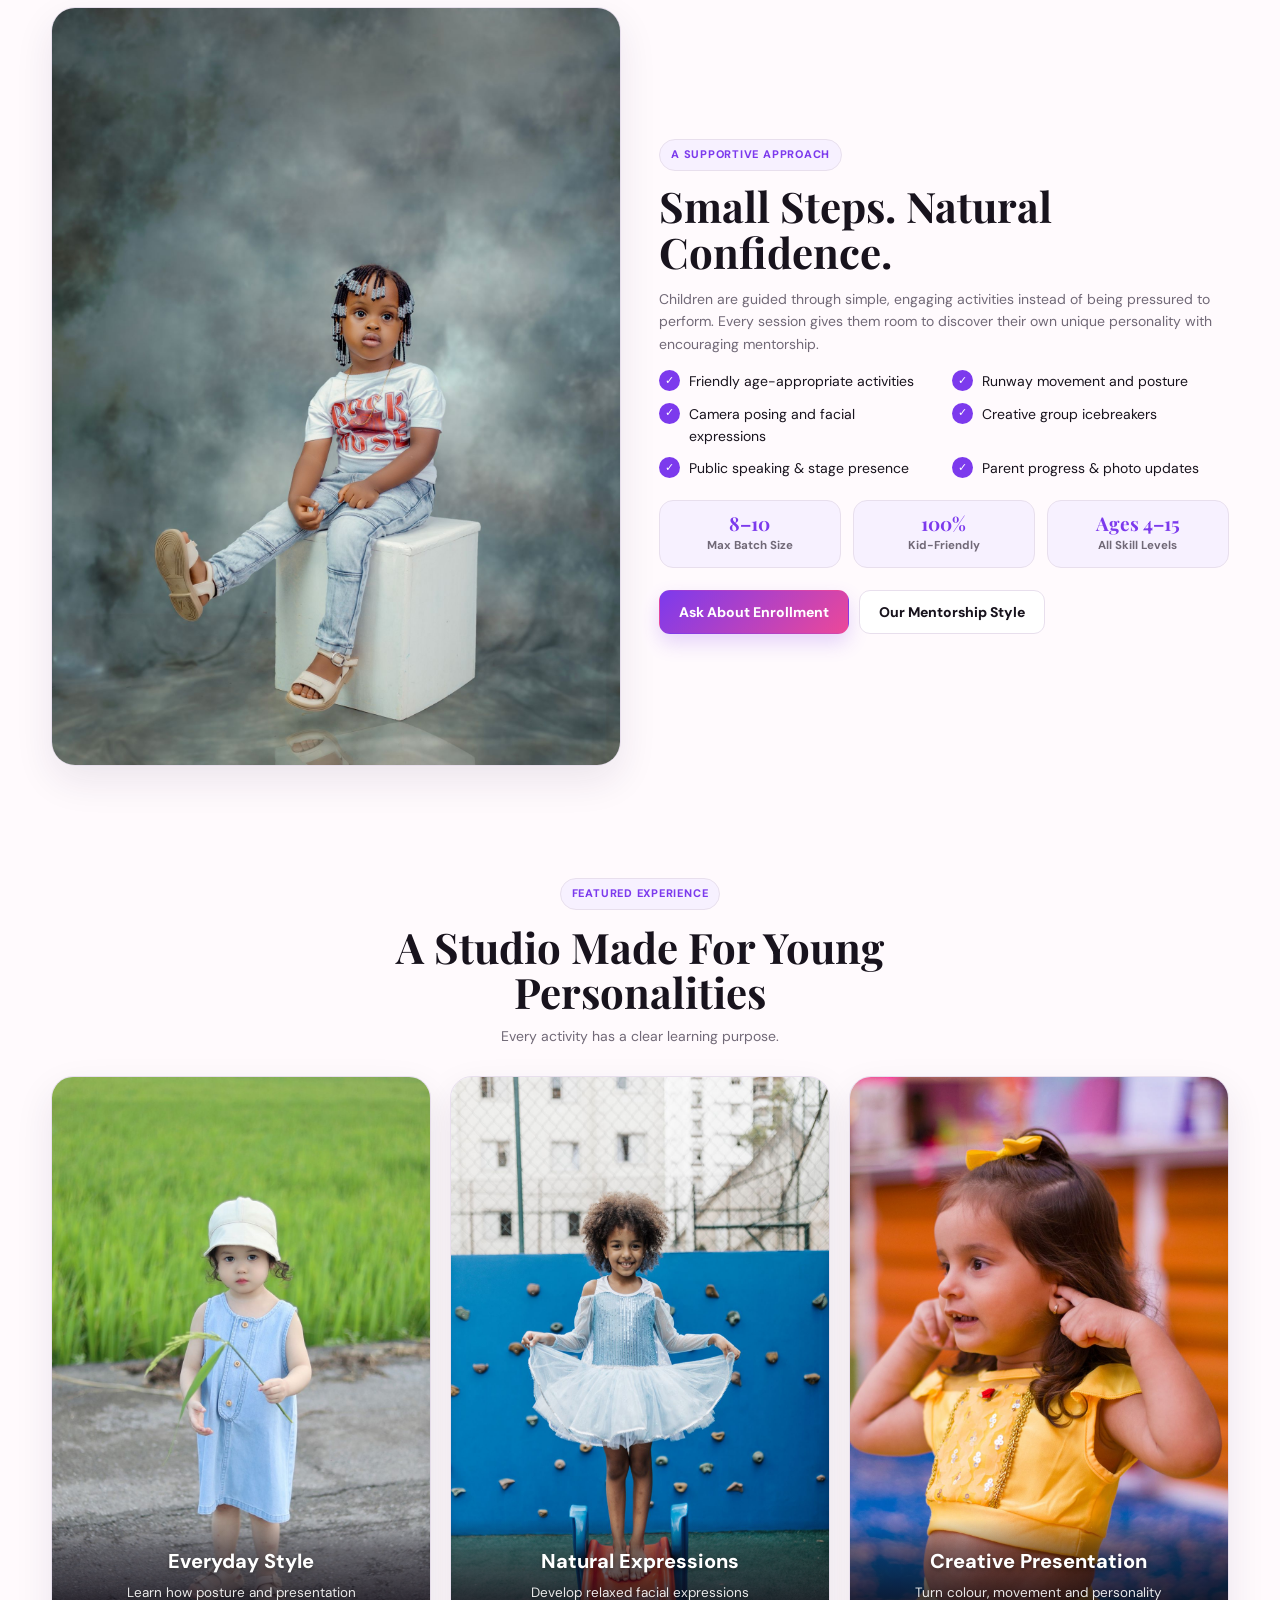
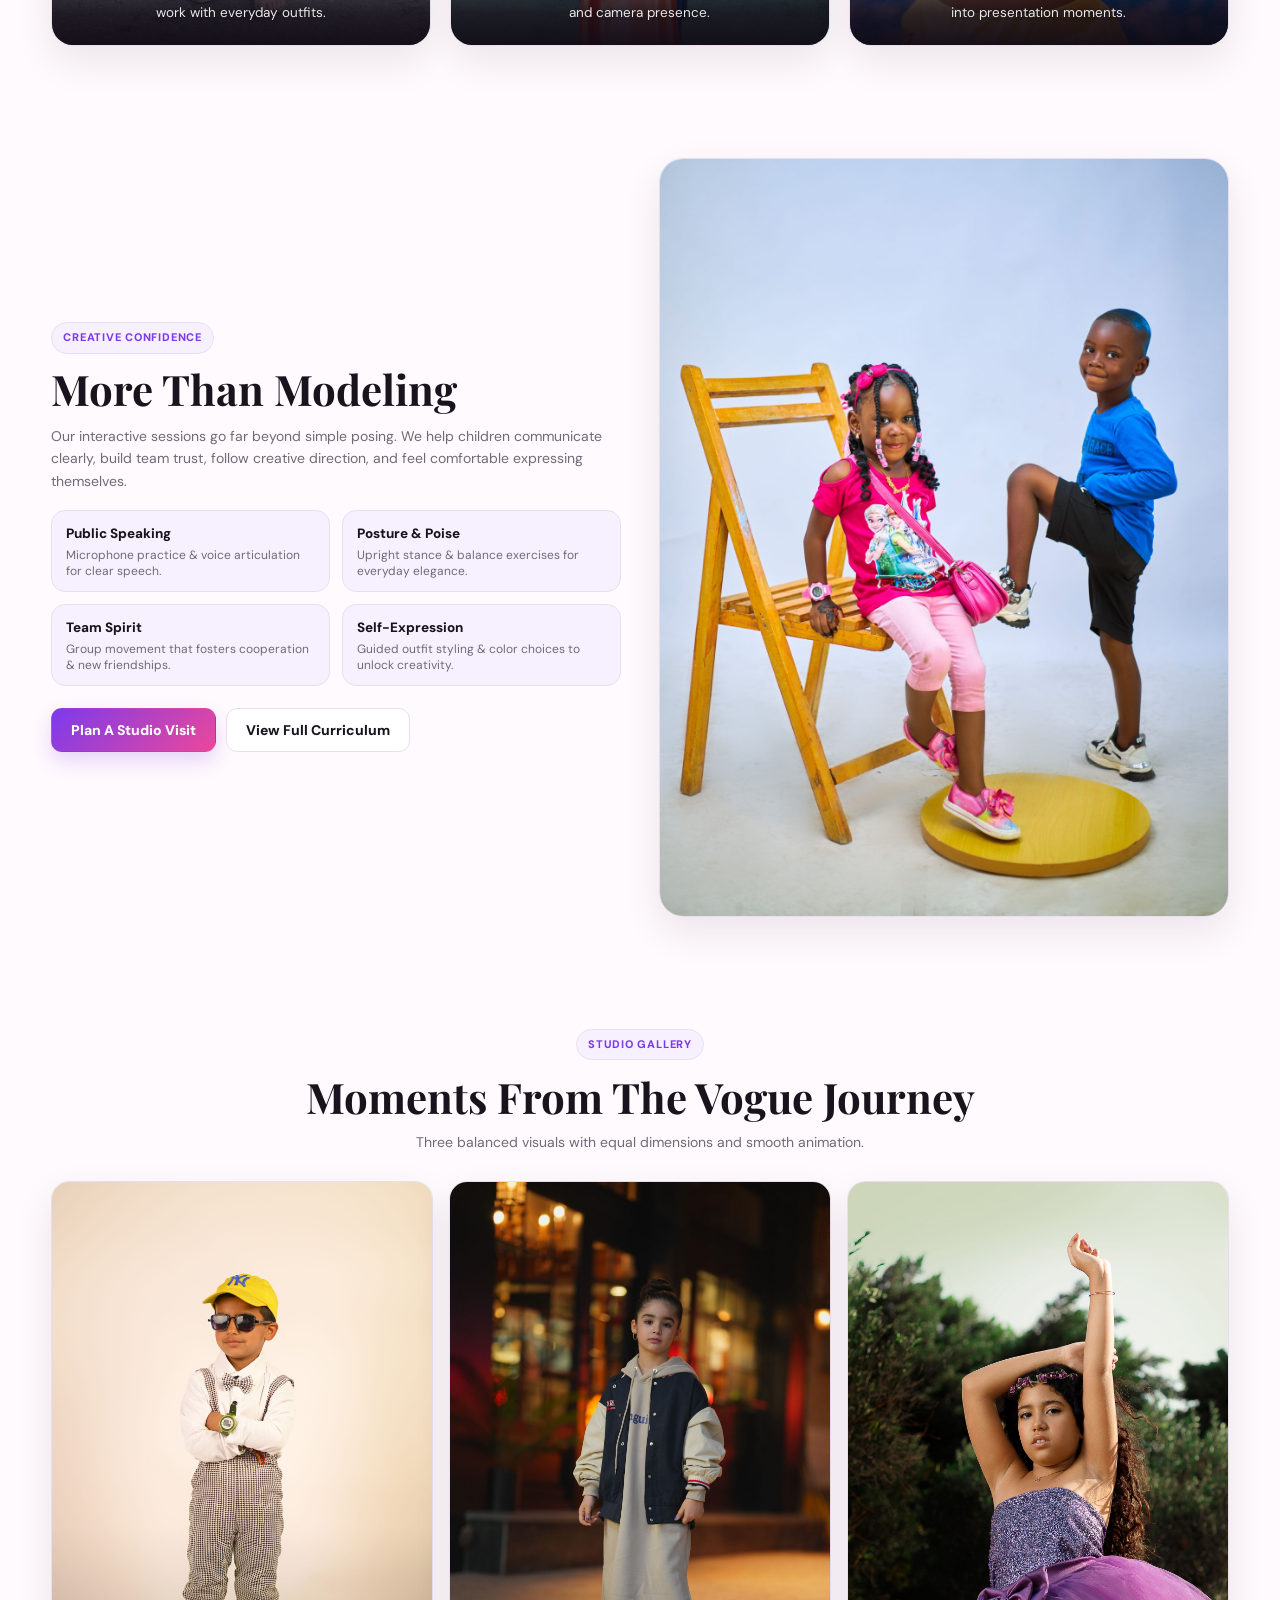
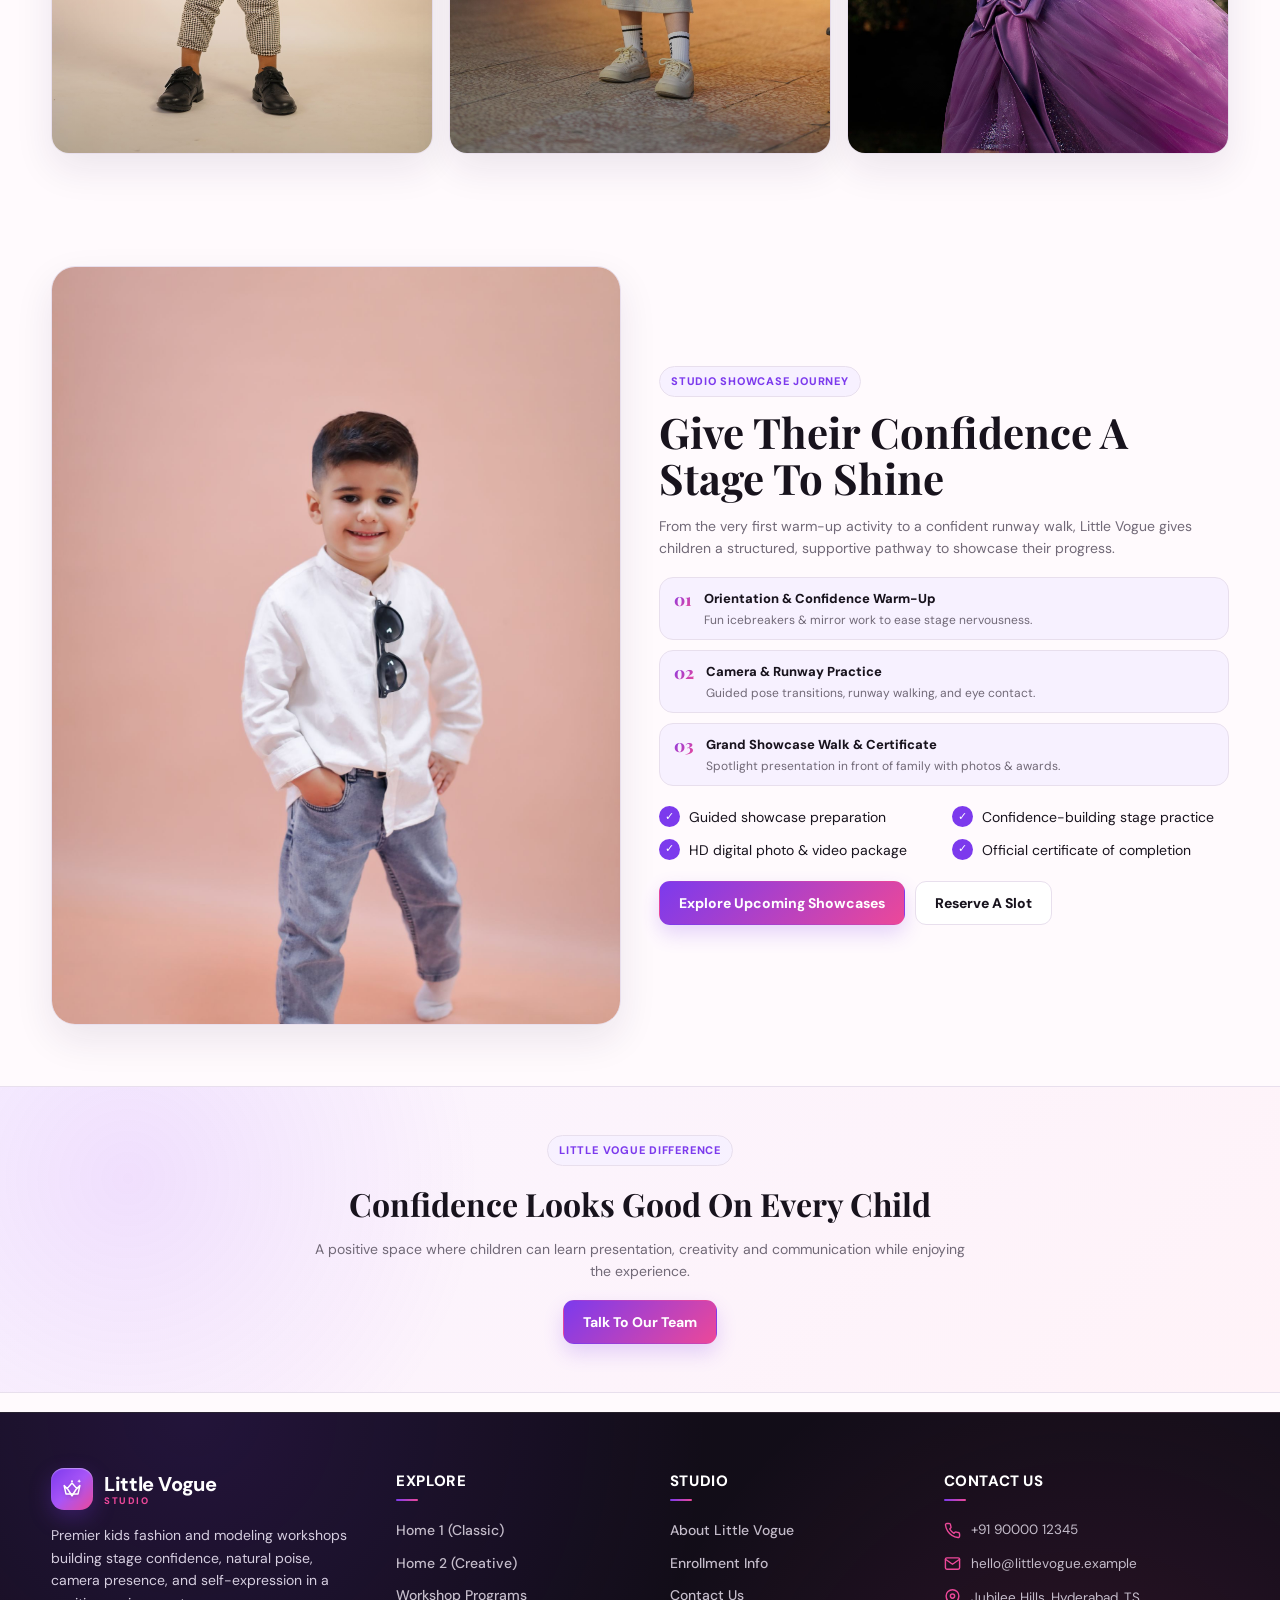
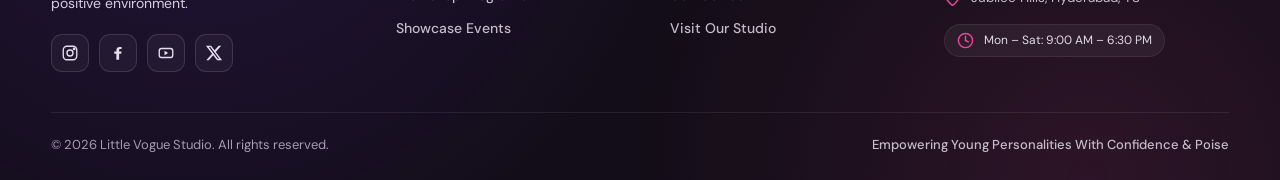
==== commit f5c559bb: "2" ====
--- a/index.html
+++ b/index.html
@@ -44,9 +44,9 @@
       <div class="nav-links" id="navLinks">
         <a href="index.html" class="active">Home 1</a>
         <a href="home2.html">Home 2</a>
+        <a href="about.html">About</a>
         <a href="programs.html">Programs</a>
         <a href="events.html">Events</a>
-        <a href="about.html">About</a>
         <a href="contact.html">Contact</a>
       </div>
       <div class="nav-actions">
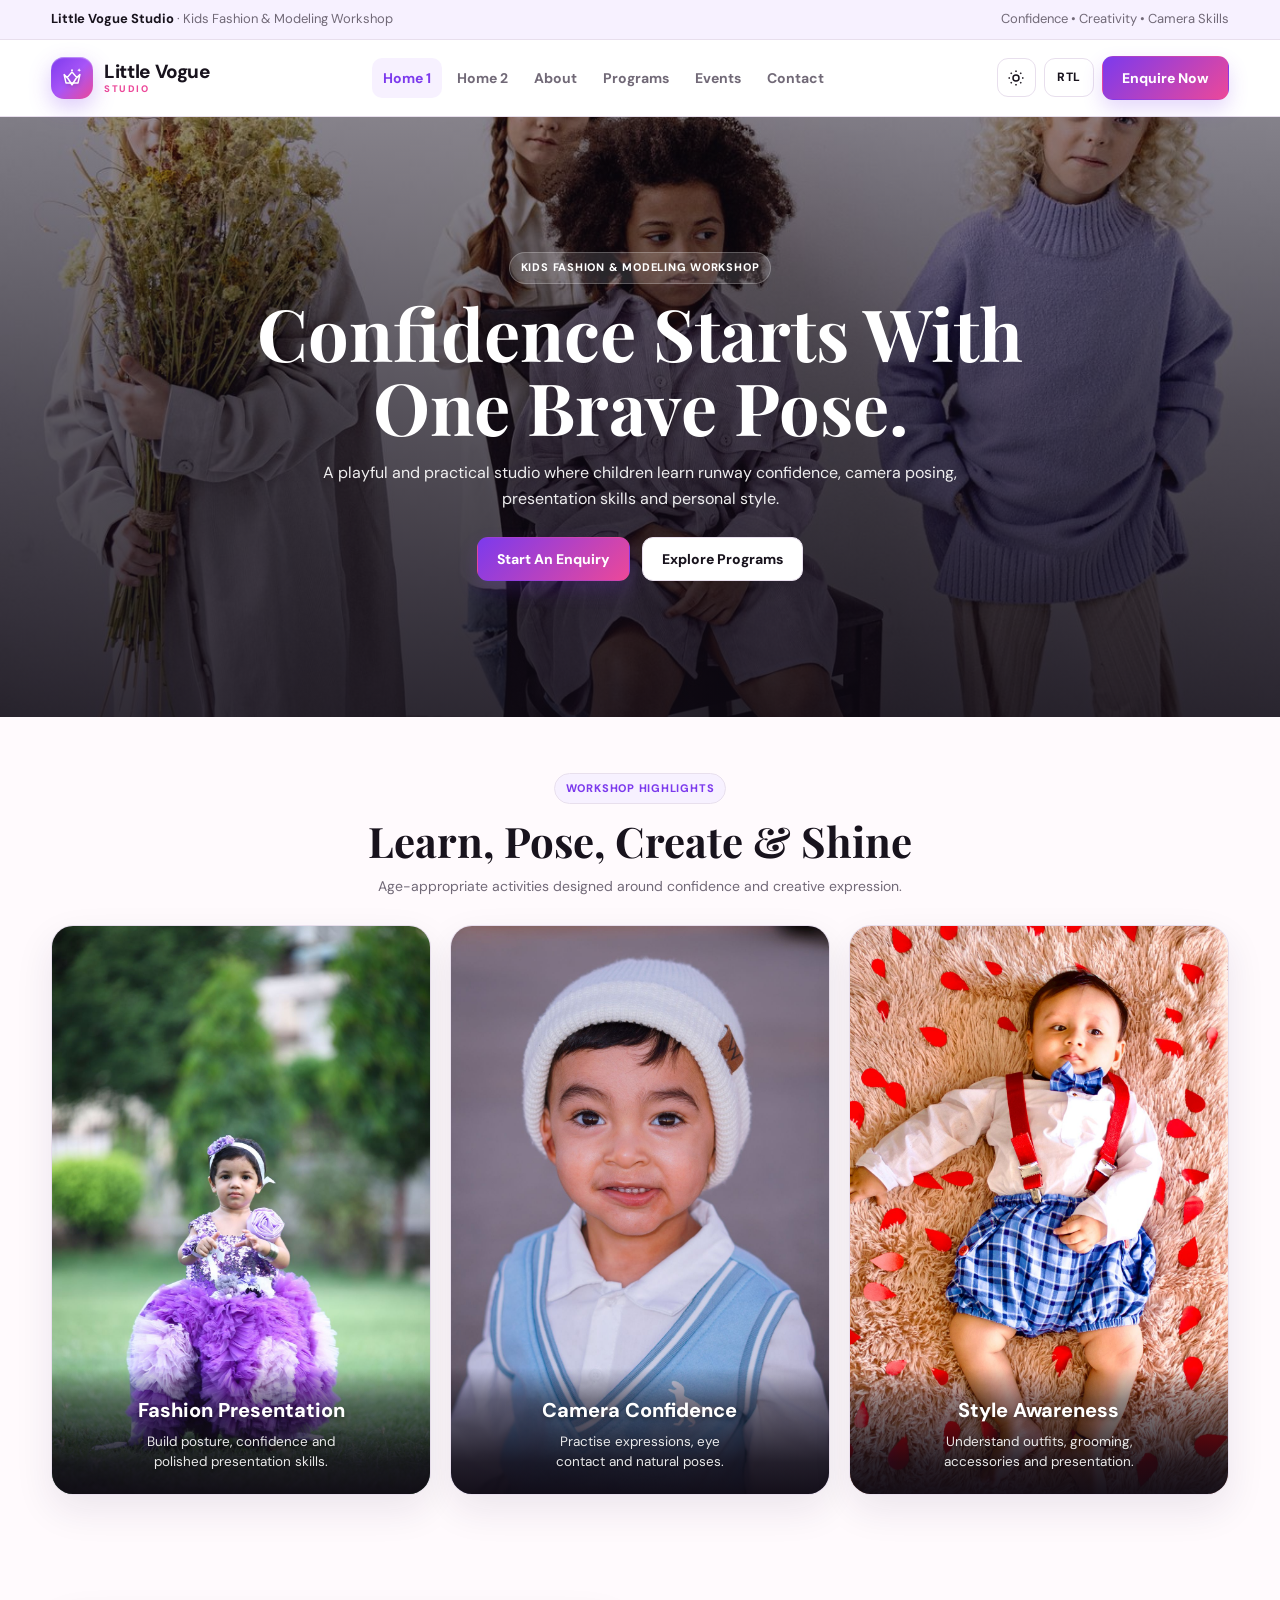
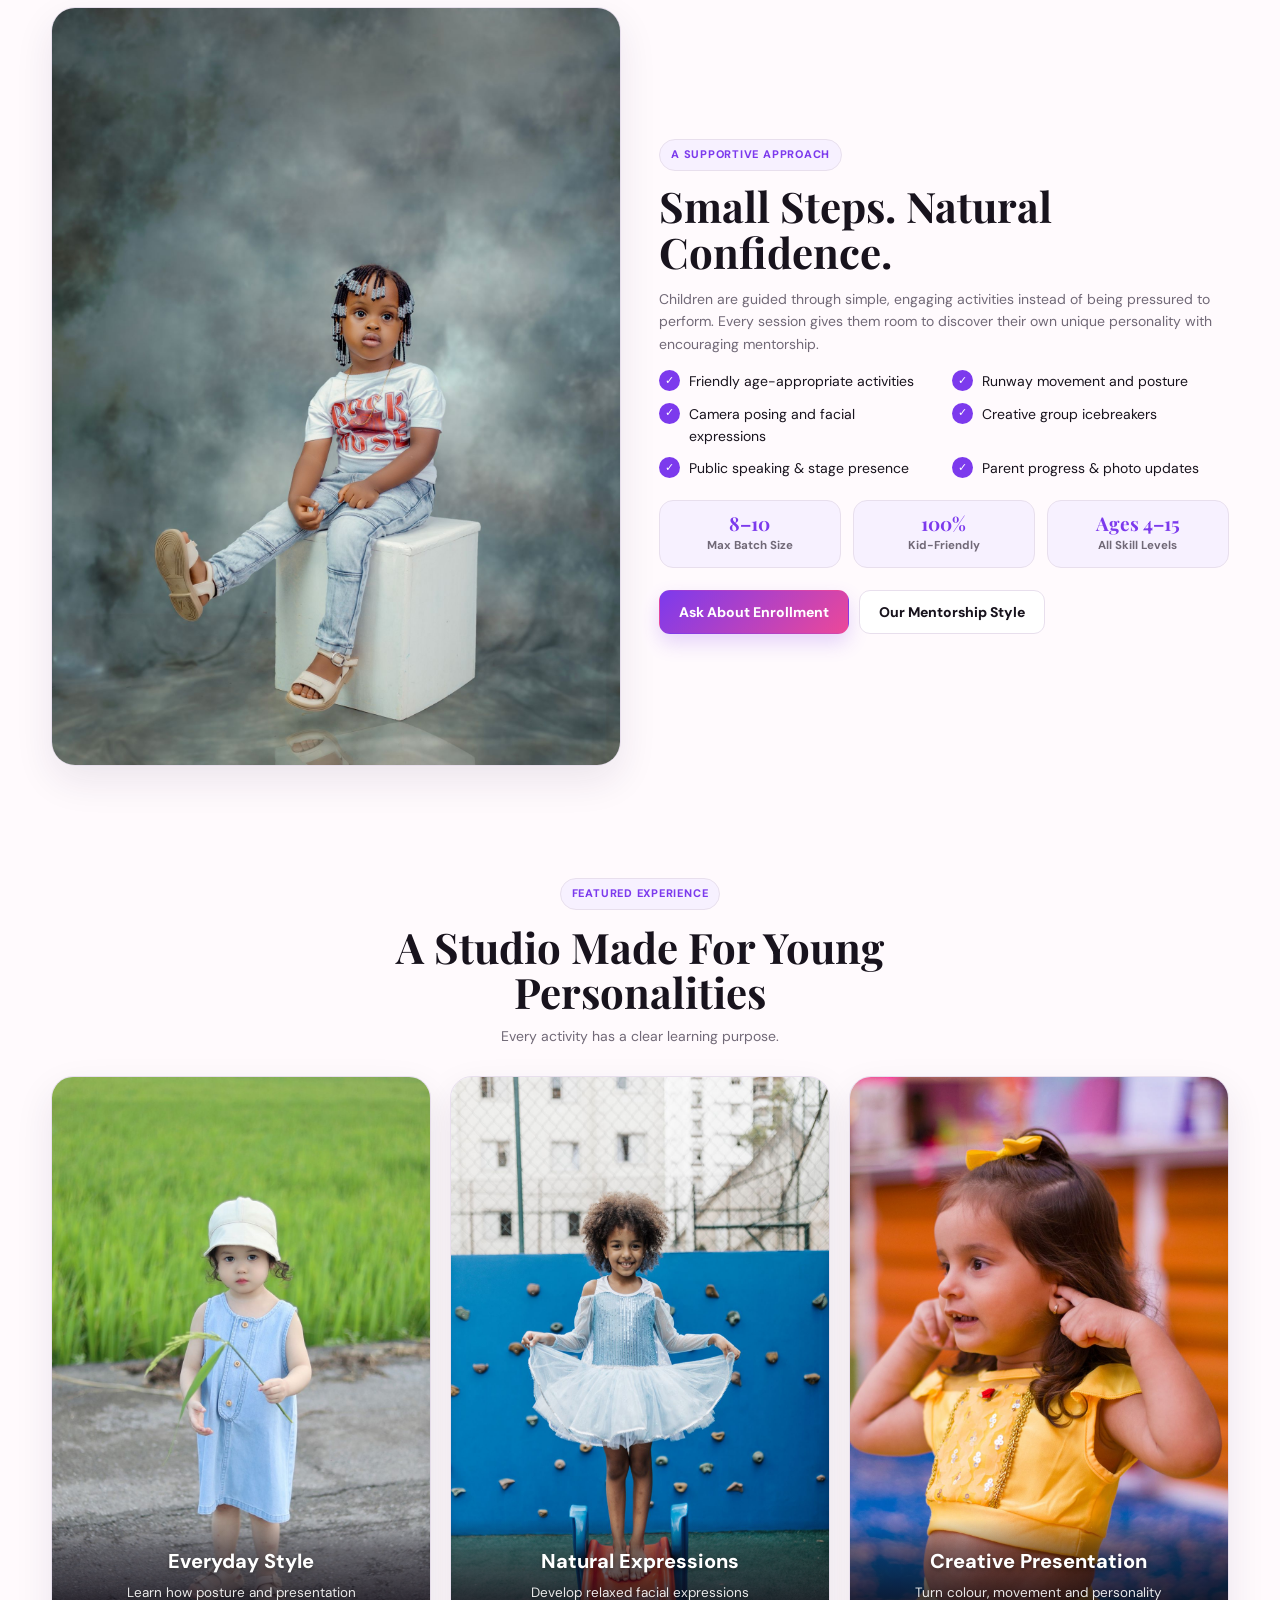
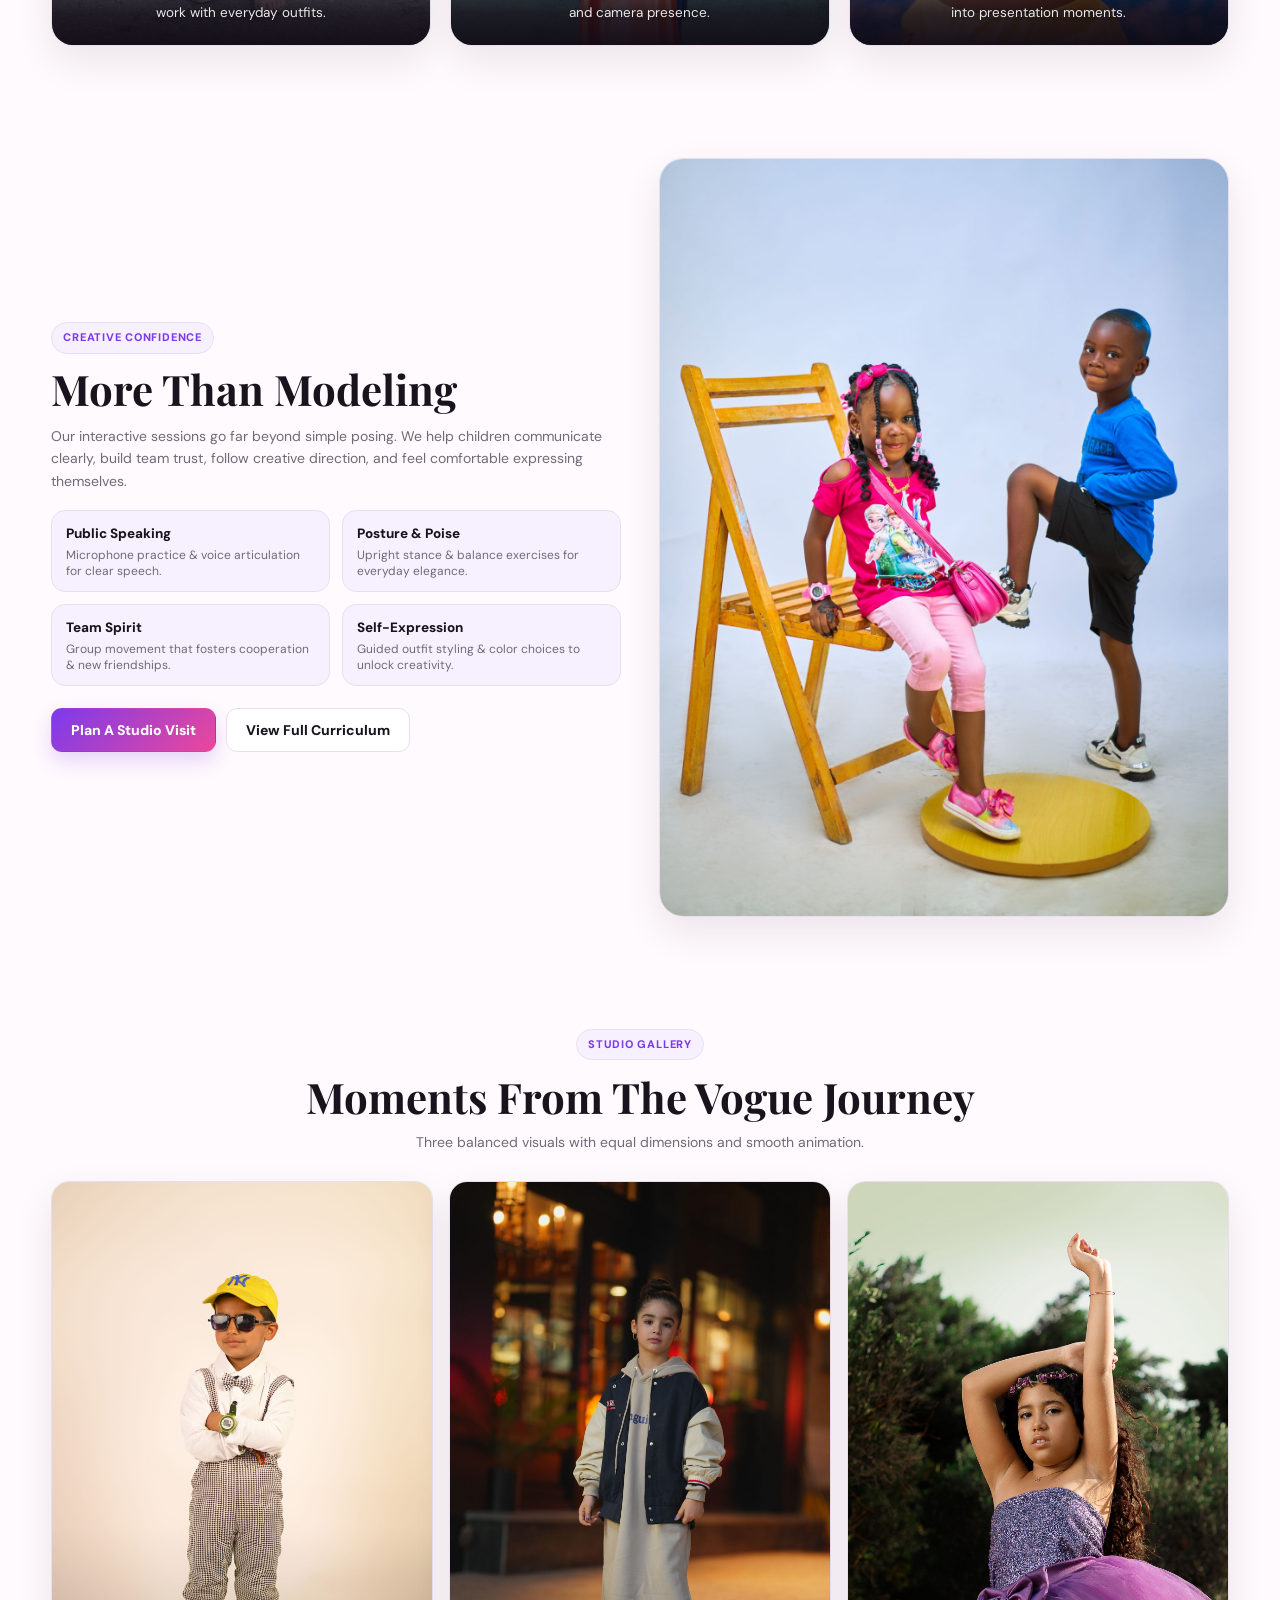
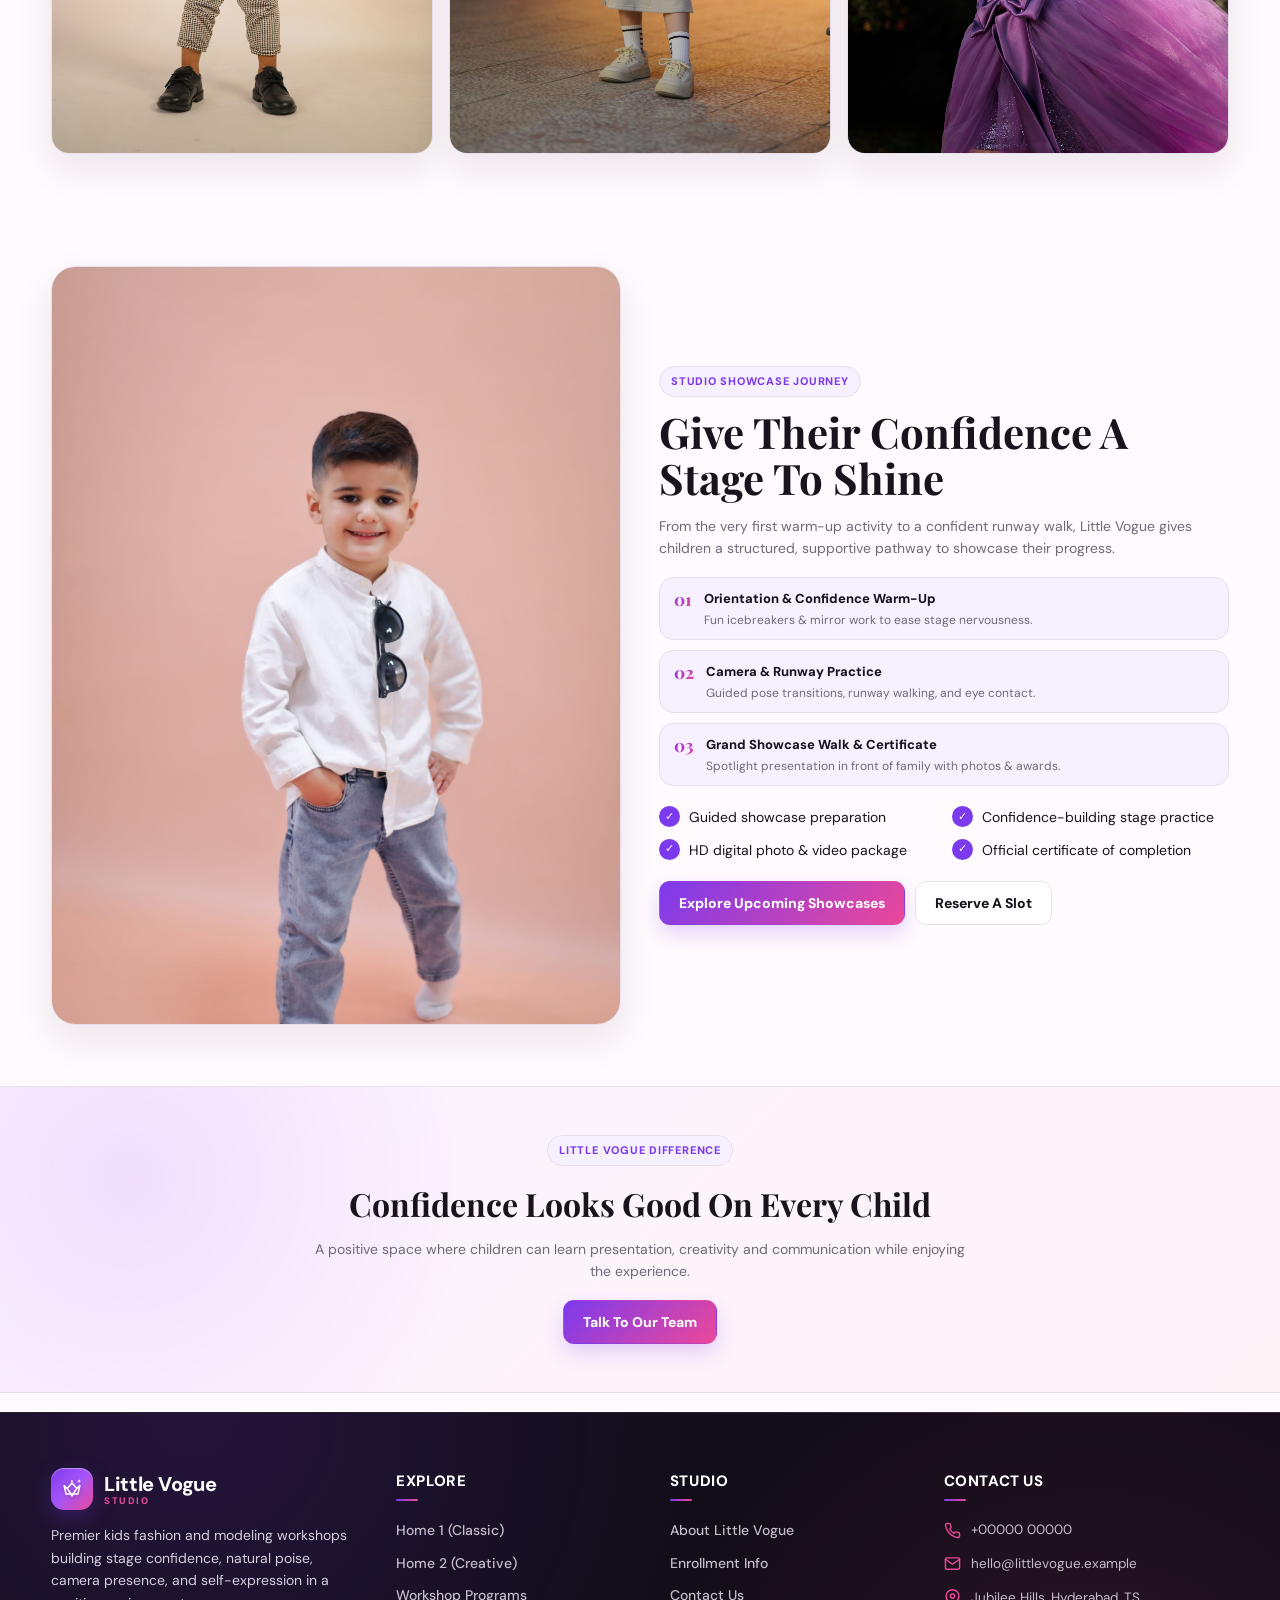
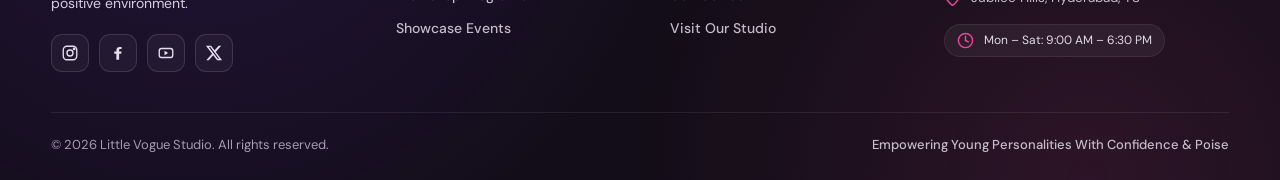
==== commit af90502a: "3" ====
--- a/index.html
+++ b/index.html
@@ -444,11 +444,11 @@
         <div>
           <div class="footer-title">Contact Us</div>
           <div class="footer-contact-list">
-            <a href="tel:+919000012345" class="footer-contact-item">
+            <a href="tel:+0000000000" class="footer-contact-item">
               <svg viewBox="0 0 24 24" fill="none" stroke="currentColor" stroke-width="2" stroke-linecap="round" stroke-linejoin="round">
                 <path d="M22 16.92v3a2 2 0 0 1-2.18 2 19.79 19.79 0 0 1-8.63-3.07 19.5 19.5 0 0 1-6-6 19.79 19.79 0 0 1-3.07-8.67A2 2 0 0 1 4.11 2h3a2 2 0 0 1 2 1.72 12.84 12.84 0 0 0 .7 2.81 2 2 0 0 1-.45 2.11L8.09 9.91a16 16 0 0 0 6 6l1.27-1.27a2 2 0 0 1 2.11-.45 12.84 12.84 0 0 0 2.81.7A2 2 0 0 1 22 16.92z"/>
               </svg>
-              <span>+91 90000 12345</span>
+              <span>+00000 00000</span>
             </a>
             <a href="mailto:hello@littlevogue.example" class="footer-contact-item">
               <svg viewBox="0 0 24 24" fill="none" stroke="currentColor" stroke-width="2" stroke-linecap="round" stroke-linejoin="round">
--- a/css/style.css
+++ b/css/style.css
@@ -181,7 +181,7 @@
   gap: 4px;
 }
 
-.nav-links a {
+.nav-links a:not(.btn):not(.nav-cta) {
   padding: 9px 11px;
   border-radius: 10px;
   color: var(--muted);
@@ -190,8 +190,8 @@
   transition: .2s ease;
 }
 
-.nav-links a:hover,
-.nav-links a.active {
+.nav-links a:not(.btn):not(.nav-cta):hover,
+.nav-links a:not(.btn):not(.nav-cta).active {
   color: var(--primary);
   background: var(--surface2);
 }
@@ -258,13 +258,18 @@
   transition: .25s ease;
 }
 
-.btn-primary {
-  color: #fff;
+.btn-primary,
+.nav-links a.btn-primary,
+.nav-links .nav-cta {
+  color: #ffffff !important;
   background: linear-gradient(135deg, var(--primary), var(--accent));
   box-shadow: 0 9px 20px rgba(124, 58, 237, .2);
 }
 
-.btn-primary:hover {
+.btn-primary:hover,
+.nav-links a.btn-primary:hover,
+.nav-links .nav-cta:hover {
+  color: #ffffff !important;
   transform: translateY(-3px);
   box-shadow: 0 13px 25px rgba(124, 58, 237, .28);
 }
@@ -1594,16 +1599,44 @@
     width: 100%;
   }
 
-  .nav-links .nav-cta {
+  .nav-links .nav-cta,
+  .nav-links a.nav-cta {
     display: flex;
     justify-content: center;
     align-items: center;
     text-align: center;
     width: 100%;
     margin-top: 10px;
-    padding: 10px 18px;
+    padding: 12px 18px;
     font-size: 14px;
+    font-weight: 800;
     border-radius: 11px;
+    color: #ffffff !important;
+    background: linear-gradient(135deg, #7c3aed 0%, #ec4899 100%) !important;
+    box-shadow: 0 8px 22px rgba(124, 58, 237, 0.3);
+    text-shadow: 0 1px 2px rgba(0, 0, 0, 0.2);
+  }
+
+  html.dark .nav-links .nav-cta,
+  html.dark .nav-links a.nav-cta {
+    color: #ffffff !important;
+    background: linear-gradient(135deg, #8b5cf6 0%, #ec4899 100%) !important;
+    box-shadow: 0 8px 24px rgba(139, 92, 246, 0.45);
+    text-shadow: 0 1px 2px rgba(0, 0, 0, 0.3);
+  }
+
+  .nav-links .nav-cta:hover,
+  .nav-links a.nav-cta:hover {
+    color: #ffffff !important;
+    background: linear-gradient(135deg, #6d28d9 0%, #db2777 100%) !important;
+    transform: translateY(-2px);
+  }
+
+  .nav-links .nav-cta.active,
+  .nav-links a.nav-cta.active {
+    color: #ffffff !important;
+    background: linear-gradient(135deg, #7c3aed 0%, #ec4899 100%) !important;
+    box-shadow: 0 0 0 3px color-mix(in srgb, #ec4899 40%, transparent), 0 8px 22px rgba(124, 58, 237, 0.35);
   }
 
   .mobile-btn {
@@ -2088,50 +2121,123 @@
 }
 
 /* =========================================================
-FAQ SECTION UNDER MAP
+FAQ SECTION ACCORDION DROPDOWN
 ========================================================= */
 .faq-section {
-  margin-top: 48px;
+  margin-top: 56px;
 }
 
 .faq-grid {
-  display: grid;
-  grid-template-columns: repeat(2, 1fr);
-  gap: 20px;
-  margin-top: 32px;
+  display: flex;
+  flex-direction: column;
+  gap: 14px;
+  max-width: 860px;
+  margin: 36px auto 0;
 }
 
 .faq-card {
-  padding: 24px;
   background: var(--surface);
   border: 1px solid var(--border);
-  border-radius: 18px;
+  border-radius: 16px;
   box-shadow: var(--shadow);
-  transition: transform 0.3s ease, border-color 0.3s ease, box-shadow 0.3s ease;
+  overflow: hidden;
+  transition: border-color 0.3s ease, box-shadow 0.3s ease, transform 0.25s ease;
 }
 
 .faq-card:hover {
-  transform: translateY(-3px);
+  border-color: color-mix(in srgb, var(--primary) 40%, var(--border));
+  box-shadow: 0 10px 25px rgba(124, 58, 237, 0.1);
+}
+
+.faq-card.open {
   border-color: var(--primary);
-  box-shadow: var(--shadow-lg);
-}
-
-.faq-card h3 {
-  font-family: "Playfair Display", serif;
-  font-size: 20px;
-  margin: 0 0 10px;
-  color: var(--fg);
-}
-
-.faq-card p {
-  font-size: 14px;
-  line-height: 1.6;
+  box-shadow: 0 12px 30px rgba(124, 58, 237, 0.15);
+}
+
+.faq-question {
+  width: 100%;
+  display: flex;
+  align-items: center;
+  justify-content: space-between;
+  gap: 16px;
+  padding: 20px 24px;
+  background: transparent;
+  border: none;
+  color: var(--text);
+  font-family: "DM Sans", sans-serif;
+  font-size: 16.5px;
+  font-weight: 700;
+  text-align: left;
+  cursor: pointer;
+  outline: none;
+  transition: color 0.25s ease, background-color 0.25s ease;
+}
+
+html[dir="rtl"] .faq-question {
+  text-align: right;
+}
+
+.faq-question:hover,
+.faq-card.open .faq-question {
+  color: var(--primary);
+}
+
+.faq-icon {
+  width: 32px;
+  height: 32px;
+  border-radius: 50%;
+  background: var(--surface2);
+  display: grid;
+  place-items: center;
+  color: var(--primary);
+  flex-shrink: 0;
+  transition: transform 0.35s cubic-bezier(0.34, 1.56, 0.64, 1), background-color 0.3s ease, color 0.3s ease;
+}
+
+.faq-card.open .faq-icon {
+  transform: rotate(180deg);
+  background: linear-gradient(135deg, var(--primary), var(--accent));
+  color: #ffffff;
+}
+
+.faq-icon svg {
+  width: 18px;
+  height: 18px;
+  transition: transform 0.3s ease;
+}
+
+.faq-answer-wrapper {
+  display: grid;
+  grid-template-rows: 0fr;
+  transition: grid-template-rows 0.35s cubic-bezier(0.4, 0, 0.2, 1);
+}
+
+.faq-card.open .faq-answer-wrapper {
+  grid-template-rows: 1fr;
+}
+
+.faq-answer {
+  overflow: hidden;
+}
+
+.faq-answer p {
+  padding: 0 24px 22px;
+  margin: 0;
+  font-size: 14.5px;
+  line-height: 1.65;
   color: var(--muted);
-  margin: 0;
+  border-top: 1px dashed color-mix(in srgb, var(--border) 60%, transparent);
+  padding-top: 16px;
 }
 
 @media (max-width: 768px) {
-  .faq-grid {
-    grid-template-columns: 1fr;
-  }
-}
+  .faq-question {
+    padding: 18px 20px;
+    font-size: 15px;
+  }
+
+  .faq-answer p {
+    padding: 14px 20px 20px;
+    font-size: 14px;
+  }
+}
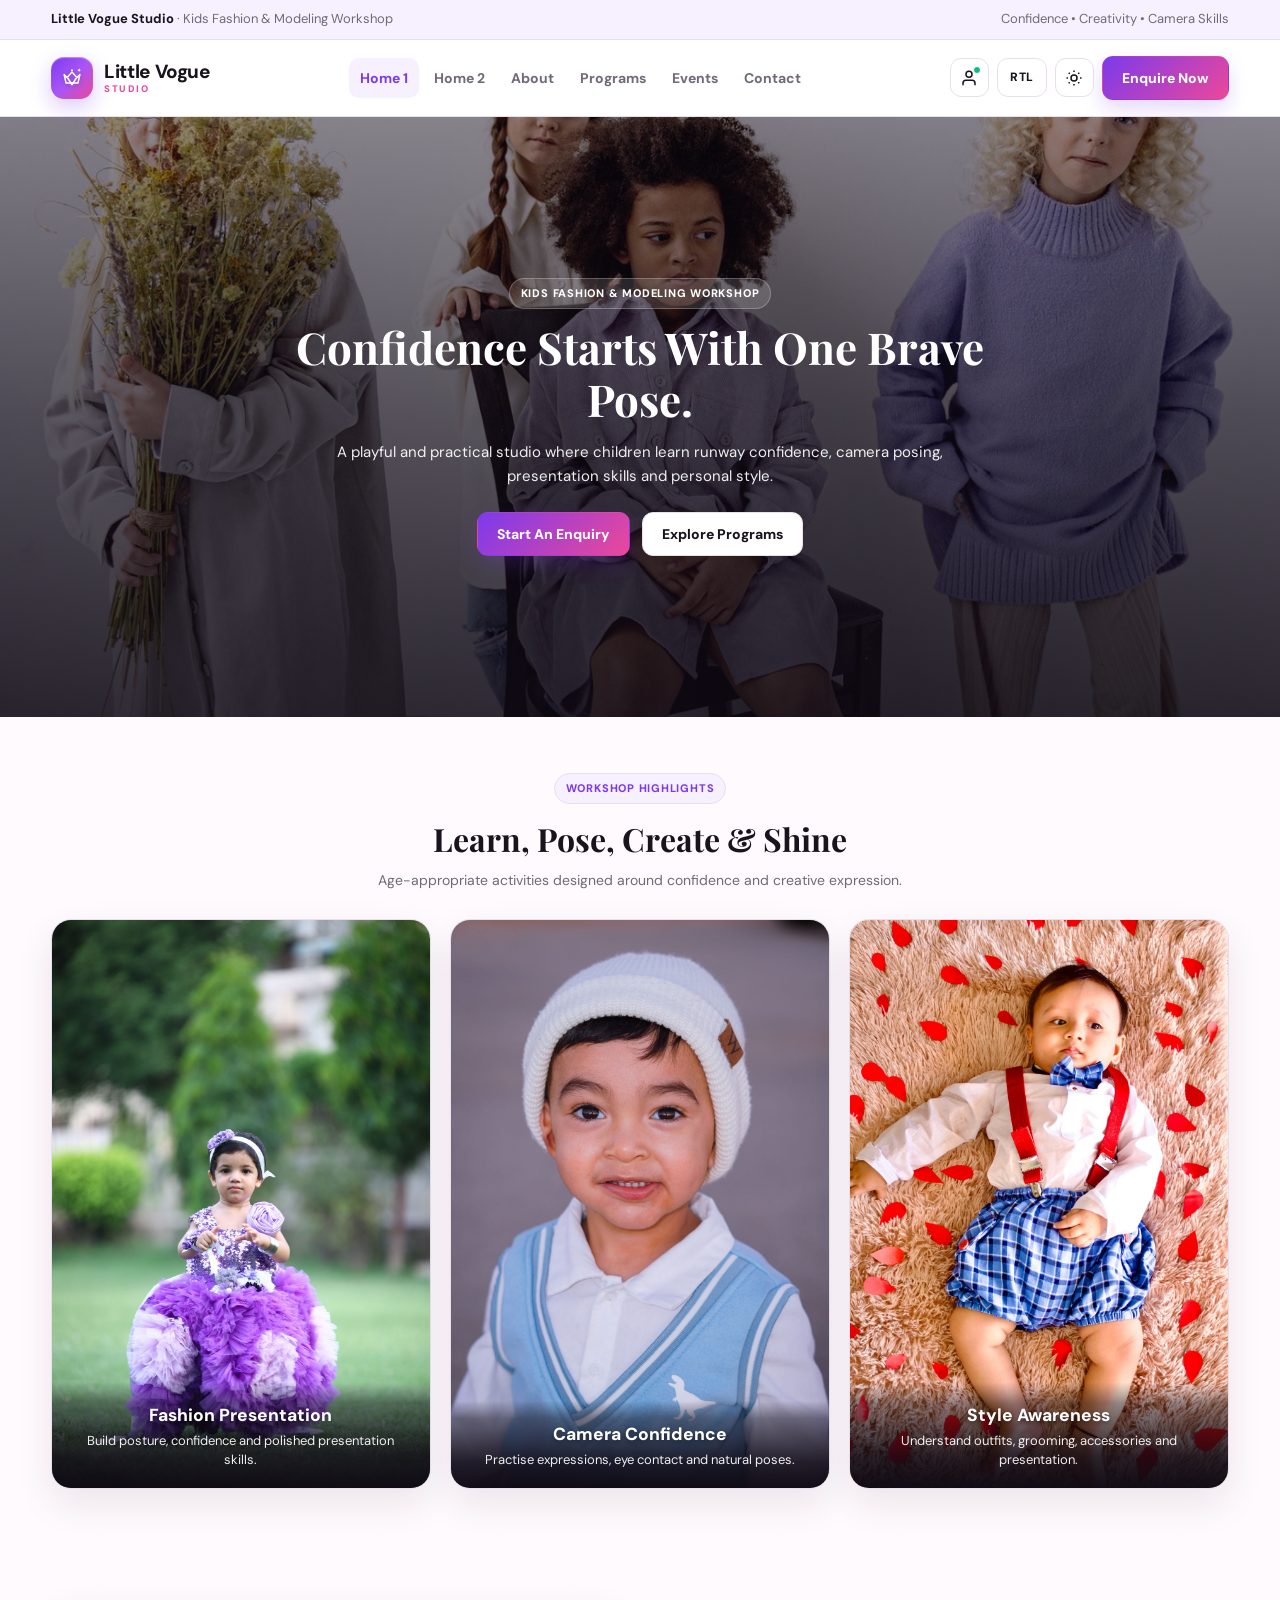
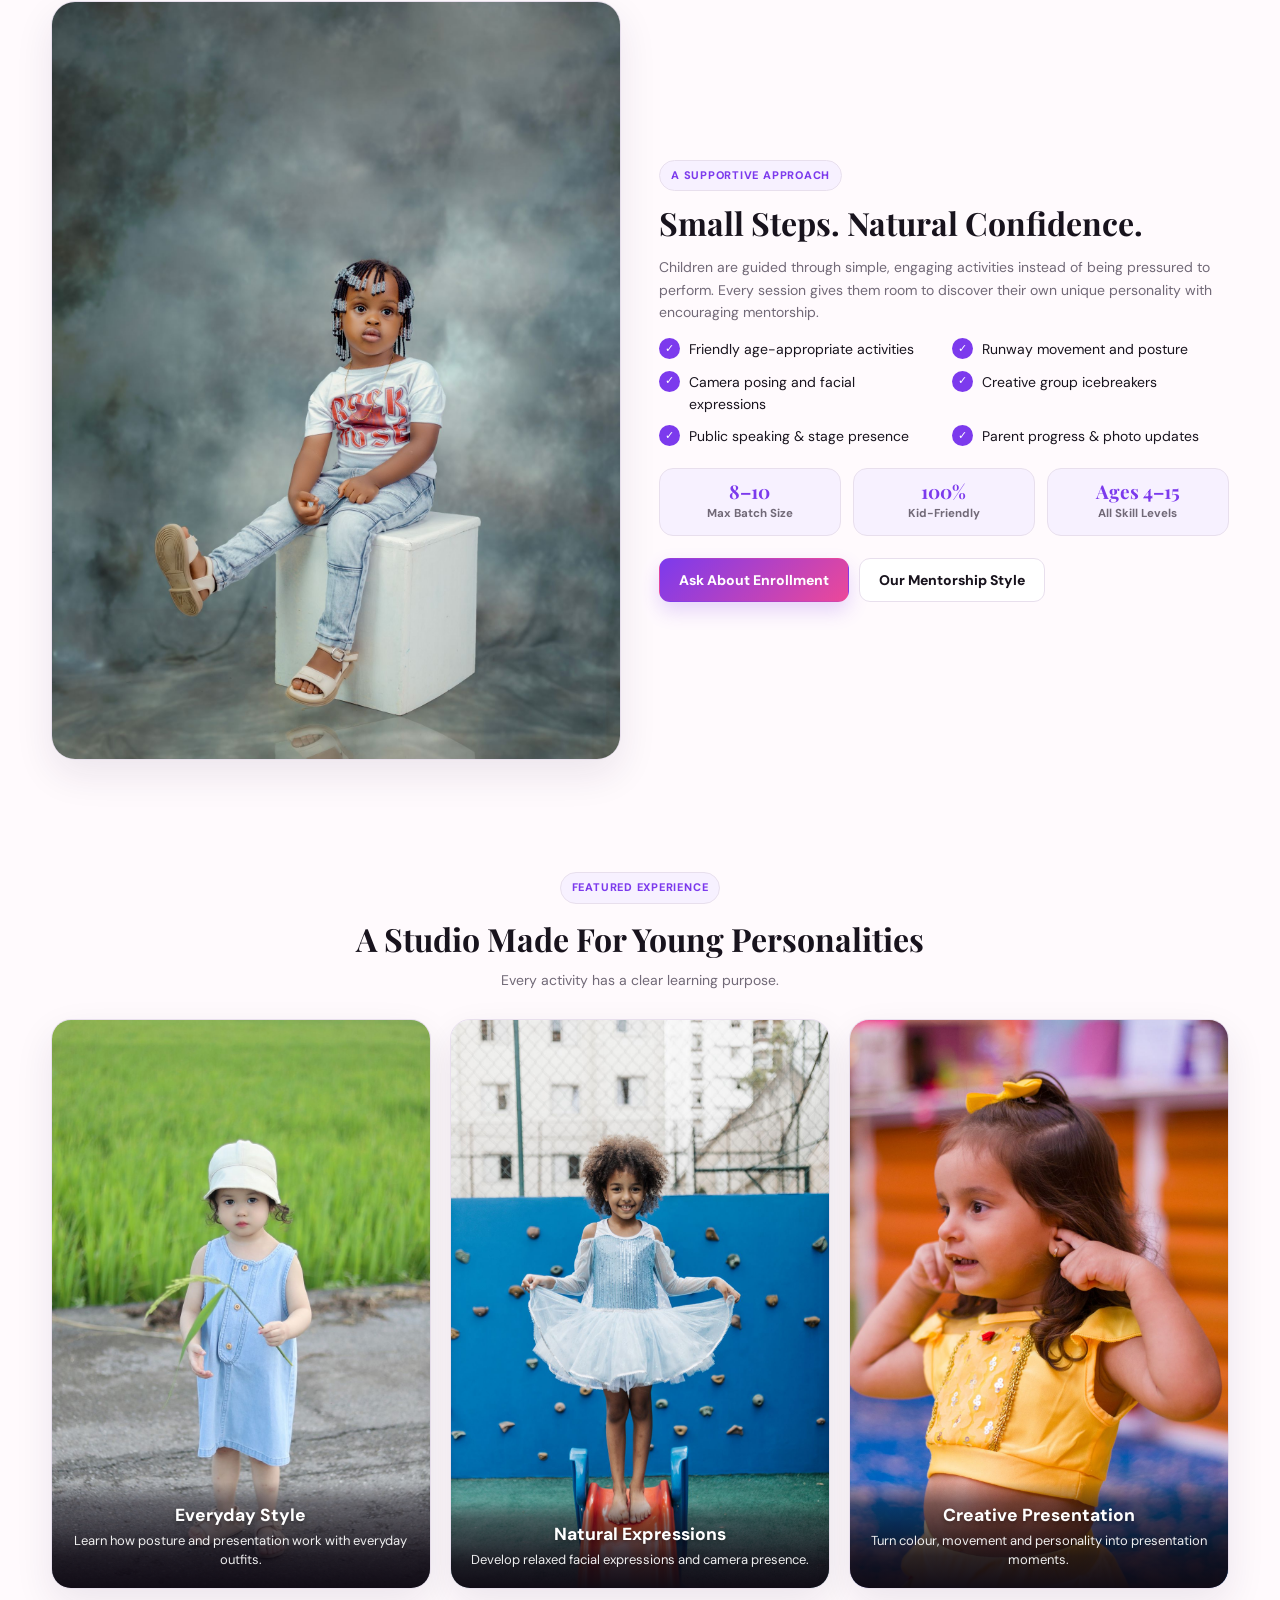
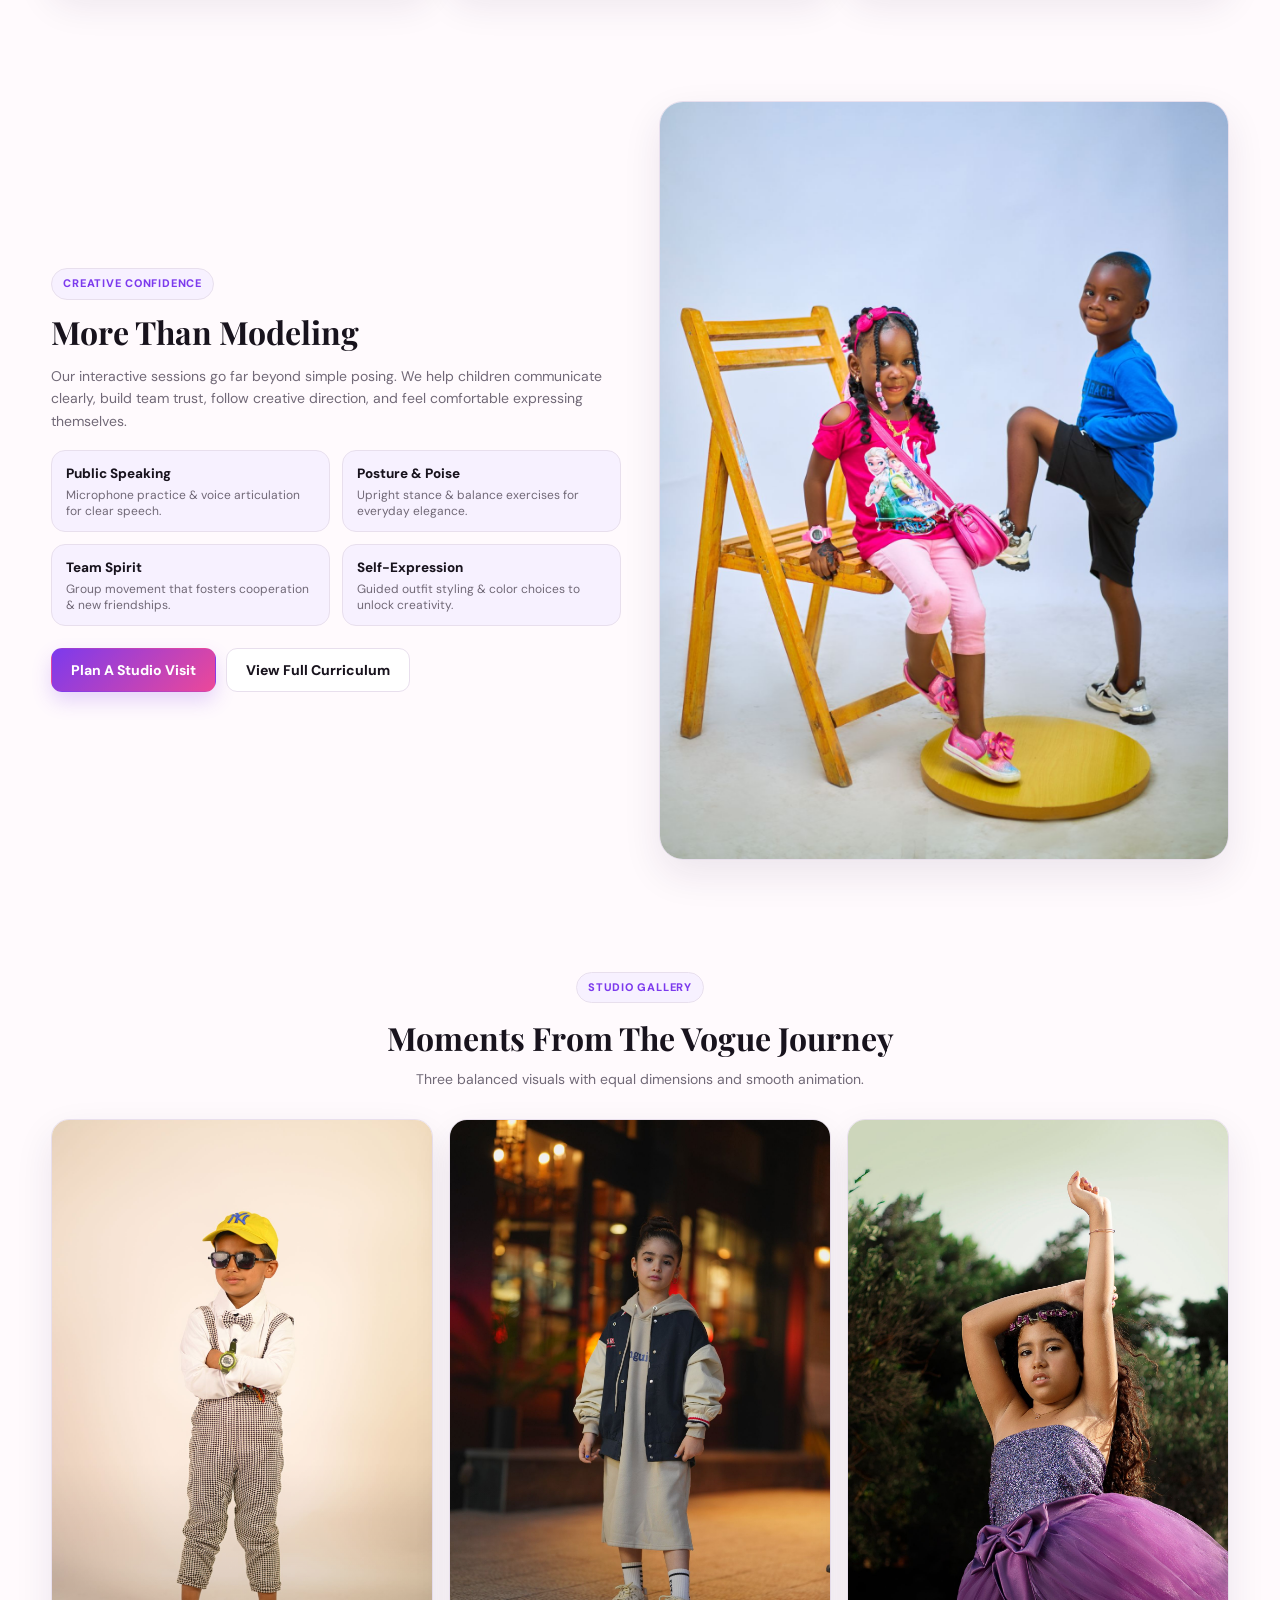
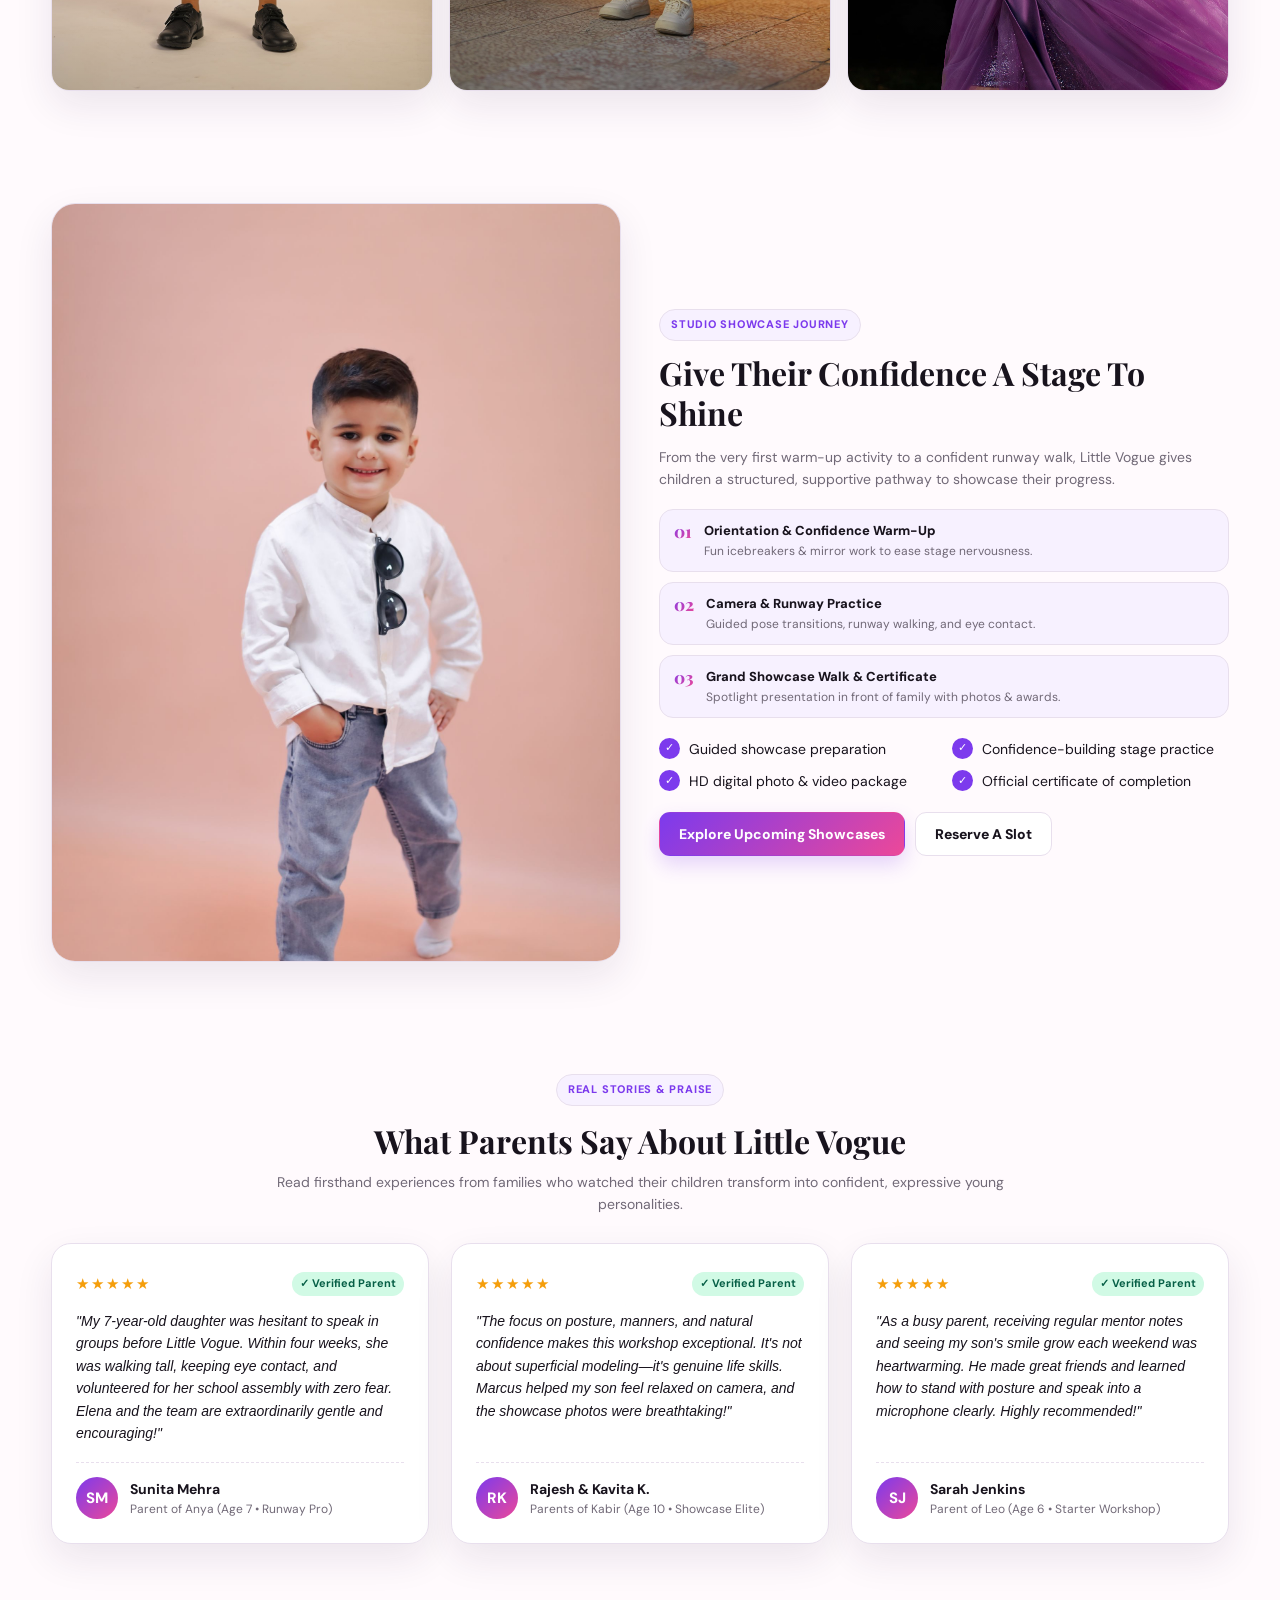
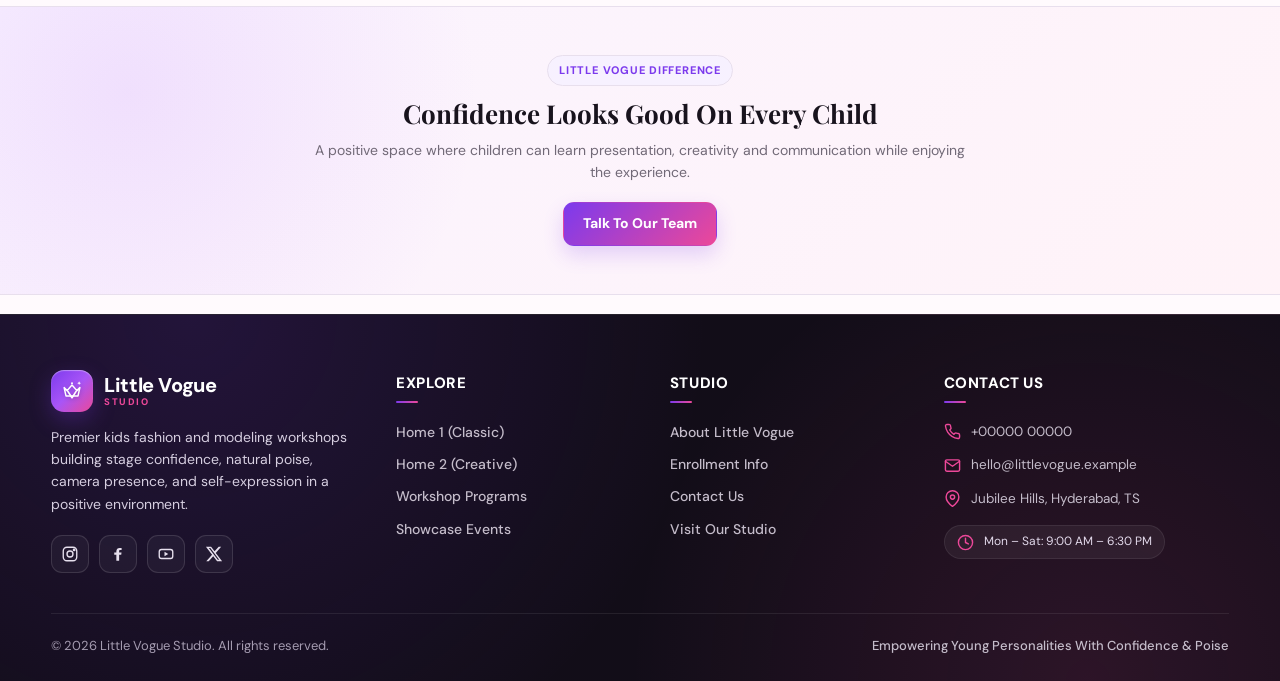
==== commit d1a2a5ea: "4" ====
--- a/index.html
+++ b/index.html
@@ -51,13 +51,19 @@
       </div>
       <div class="nav-actions">
         <div class="nav-controls" id="navControls">
-          <button class="icon-btn" id="themeBtn" aria-label="Toggle theme" title="Toggle Theme">
+          <button class="icon-btn profile-control" id="profileBtn" aria-label="Student & Parent Profile Portal" title="Profile Portal">
+            <svg viewBox="0 0 24 24" fill="none" stroke="currentColor" stroke-width="2" stroke-linecap="round" stroke-linejoin="round">
+              <path d="M20 21v-2a4 4 0 0 0-4-4H8a4 4 0 0 0-4 4v2"/>
+              <circle cx="12" cy="7" r="4"/>
+            </svg>
+          </button>
+          <button class="icon-btn rtl-control" id="rtlBtn" aria-label="Toggle RTL" title="Toggle RTL">RTL</button>
+          <button class="icon-btn theme-control" id="themeBtn" aria-label="Toggle theme" title="Toggle Theme">
             <svg viewBox="0 0 24 24" fill="none" stroke="currentColor" stroke-width="2">
               <circle cx="12" cy="12" r="4"/>
               <path d="M12 2v2M12 20v2M4.93 4.93l1.42 1.42M17.65 17.65l1.42 1.42M2 12h2M20 12h2M4.93 19.07l1.42-1.42M17.65 6.35l1.42-1.42"/>
             </svg>
           </button>
-          <button class="icon-btn rtl-control" id="rtlBtn" aria-label="Toggle RTL" title="Toggle RTL">RTL</button>
         </div>
         <a class="btn btn-primary nav-cta" href="contact.html">Enquire Now</a>
         <button class="icon-btn mobile-btn" id="mobileBtn" aria-label="Open menu">
@@ -353,6 +359,66 @@
       </div>
     </section>
 
+    <!-- WHAT PARENTS SAY (TESTIMONIALS & REVIEWS SECTION) (Client Point 9 & 10) -->
+    <section id="testimonials">
+      <div class="container reveal">
+        <div class="section-head">
+          <span class="eyebrow">Real Stories & Praise</span>
+          <h2>What Parents Say About Little Vogue</h2>
+          <p>Read firsthand experiences from families who watched their children transform into confident, expressive young personalities.</p>
+        </div>
+        <div class="testimonials-grid">
+          <!-- TESTIMONIAL 1 -->
+          <div class="testimonial-card">
+            <div class="testi-header">
+              <div class="testi-stars">★★★★★</div>
+              <span class="testi-verified">✓ Verified Parent</span>
+            </div>
+            <p class="testi-quote">"My 7-year-old daughter was hesitant to speak in groups before Little Vogue. Within four weeks, she was walking tall, keeping eye contact, and volunteered for her school assembly with zero fear. Elena and the team are extraordinarily gentle and encouraging!"</p>
+            <div class="testi-author">
+              <div class="testi-avatar">SM</div>
+              <div class="testi-meta">
+                <strong>Sunita Mehra</strong>
+                <span>Parent of Anya (Age 7 • Runway Pro)</span>
+              </div>
+            </div>
+          </div>
+
+          <!-- TESTIMONIAL 2 -->
+          <div class="testimonial-card">
+            <div class="testi-header">
+              <div class="testi-stars">★★★★★</div>
+              <span class="testi-verified">✓ Verified Parent</span>
+            </div>
+            <p class="testi-quote">"The focus on posture, manners, and natural confidence makes this workshop exceptional. It's not about superficial modeling—it's genuine life skills. Marcus helped my son feel relaxed on camera, and the showcase photos were breathtaking!"</p>
+            <div class="testi-author">
+              <div class="testi-avatar">RK</div>
+              <div class="testi-meta">
+                <strong>Rajesh & Kavita K.</strong>
+                <span>Parents of Kabir (Age 10 • Showcase Elite)</span>
+              </div>
+            </div>
+          </div>
+
+          <!-- TESTIMONIAL 3 -->
+          <div class="testimonial-card">
+            <div class="testi-header">
+              <div class="testi-stars">★★★★★</div>
+              <span class="testi-verified">✓ Verified Parent</span>
+            </div>
+            <p class="testi-quote">"As a busy parent, receiving regular mentor notes and seeing my son's smile grow each weekend was heartwarming. He made great friends and learned how to stand with posture and speak into a microphone clearly. Highly recommended!"</p>
+            <div class="testi-author">
+              <div class="testi-avatar">SJ</div>
+              <div class="testi-meta">
+                <strong>Sarah Jenkins</strong>
+                <span>Parent of Leo (Age 6 • Starter Workshop)</span>
+              </div>
+            </div>
+          </div>
+        </div>
+      </div>
+    </section>
+
     <!-- COLORED AREA ABOVE FOOTER -->
     <section class="page-bottom-section home1-bottom">
       <div class="container bottom-inner reveal">
@@ -482,6 +548,54 @@
     </div>
   </footer>
 
+  <!-- =========================================================
+  PROFILE PORTAL MODAL (Dashboard Controls Point 3)
+  ========================================================= -->
+  <div class="profile-modal-overlay" id="profileModal" role="dialog" aria-modal="true" aria-labelledby="profileModalTitle">
+    <div class="profile-modal">
+      <div class="profile-modal-header">
+        <h3 id="profileModalTitle">
+          <svg viewBox="0 0 24 24" fill="none" stroke="currentColor" stroke-width="2" width="18" height="18">
+            <path d="M20 21v-2a4 4 0 0 0-4-4H8a4 4 0 0 0-4 4v2"/>
+            <circle cx="12" cy="7" r="4"/>
+          </svg>
+          Parent & Student Portal
+        </h3>
+        <button class="profile-modal-close" id="profileModalClose" aria-label="Close Profile Portal">&times;</button>
+      </div>
+      <div class="profile-modal-body">
+        <div class="profile-student-card">
+          <div class="profile-avatar">LV</div>
+          <div class="profile-meta">
+            <strong>Anya & Kabir Sharma</strong>
+            <span>Enrolled • Runway & Posing Pro</span>
+            <div class="profile-status-badge">● Active Workshop Batch</div>
+          </div>
+        </div>
+        <div class="profile-detail-row">
+          <span>Current Session</span>
+          <strong>Week 4: Camera Angles & Poise</strong>
+        </div>
+        <div class="profile-detail-row">
+          <span>Batch Schedule</span>
+          <strong>Saturdays 10:30 AM – 12:00 PM</strong>
+        </div>
+        <div class="profile-detail-row">
+          <span>Lead Mentor</span>
+          <strong>Elena Vance (Runway Coach)</strong>
+        </div>
+        <div class="profile-detail-row">
+          <span>Upcoming Showcase</span>
+          <strong>Spring Showcase Gala (April 2026)</strong>
+        </div>
+      </div>
+      <div class="profile-modal-footer">
+        <a class="btn btn-outline" href="contact.html">Message Mentor</a>
+        <a class="btn btn-primary" href="programs.html">View Schedule</a>
+      </div>
+    </div>
+  </div>
+
   <div id="toast">Enquiry submitted successfully.</div>
   <script src="js/script.js"></script>
 </body>
--- a/css/style.css
+++ b/css/style.css
@@ -18,9 +18,9 @@
   --surface2: #211a29;
   --text: #faf7fc;
   --muted: #b9afc2;
-  --primary: #a78bfa;
-  --primary2: #c084fc;
-  --accent: #f472b6;
+  --primary: #7c3aed;
+  --primary2: #a855f7;
+  --accent: #ec4899;
   --border: #352c3d;
   --shadow: 0 15px 38px rgba(0, 0, 0, .28);
 }
@@ -31,6 +31,7 @@
 
 html {
   scroll-behavior: smooth;
+  overflow-x: clip;
 }
 
 body {
@@ -39,7 +40,7 @@
   color: var(--text);
   font-family: "DM Sans", sans-serif;
   line-height: 1.6;
-  overflow-x: hidden;
+  overflow-x: clip;
   transition: background-color .3s ease, color .3s ease;
 }
 
@@ -89,6 +90,7 @@
 NAVIGATION
 ========================================================= */
 .navbar {
+  position: -webkit-sticky;
   position: sticky;
   top: 0;
   z-index: 1000;
@@ -96,7 +98,18 @@
   backdrop-filter: blur(15px);
   -webkit-backdrop-filter: blur(15px);
   border-bottom: 1px solid var(--border);
-  transition: background-color .3s ease, border-color .3s ease;
+  transition: background-color .3s ease, border-color .3s ease, box-shadow .3s ease;
+}
+
+.navbar.scrolled {
+  background: color-mix(in srgb, var(--surface) 98%, transparent);
+  box-shadow: 0 8px 24px rgba(42, 20, 65, 0.08);
+  border-bottom-color: color-mix(in srgb, var(--border) 80%, transparent);
+}
+
+html.dark .navbar.scrolled {
+  background: color-mix(in srgb, var(--surface) 98%, transparent);
+  box-shadow: 0 10px 30px rgba(0, 0, 0, 0.5);
 }
 
 .nav-inner {
@@ -218,18 +231,41 @@
   background: var(--surface);
   color: var(--text);
   cursor: pointer;
-  transition: .2s ease;
+  transition: all .2s ease;
+  position: relative;
 }
 
 .icon-btn:hover {
   border-color: var(--primary);
   color: var(--primary);
   transform: translateY(-2px);
+  box-shadow: 0 4px 14px rgba(124, 58, 237, 0.15);
+}
+
+.icon-btn:active {
+  transform: translateY(0);
 }
 
 .icon-btn svg {
   width: 18px;
   height: 18px;
+  display: block;
+}
+
+.profile-control {
+  position: relative;
+}
+
+.profile-control::after {
+  content: "";
+  position: absolute;
+  top: 7px;
+  right: 7px;
+  width: 6px;
+  height: 6px;
+  border-radius: 50%;
+  background: #10b981;
+  border: 1.5px solid var(--surface);
 }
 
 .rtl-control {
@@ -237,6 +273,164 @@
   font-size: 12px;
   font-weight: 800;
   letter-spacing: .03em;
+}
+
+/* Profile Portal Modal (Client Dashboard Point 3) */
+.profile-modal-overlay {
+  position: fixed;
+  inset: 0;
+  z-index: 3000;
+  background: rgba(16, 13, 21, 0.65);
+  backdrop-filter: blur(8px);
+  -webkit-backdrop-filter: blur(8px);
+  display: grid;
+  place-items: center;
+  padding: 20px;
+  opacity: 0;
+  visibility: hidden;
+  transition: opacity .3s ease, visibility .3s ease;
+}
+
+.profile-modal-overlay.active {
+  opacity: 1;
+  visibility: visible;
+}
+
+.profile-modal {
+  width: min(440px, 94%);
+  background: var(--surface);
+  border: 1px solid var(--border);
+  border-radius: 24px;
+  box-shadow: 0 25px 60px rgba(0, 0, 0, 0.35);
+  overflow: hidden;
+  transform: translateY(20px) scale(0.96);
+  transition: transform .35s cubic-bezier(0.16, 1, 0.3, 1);
+}
+
+.profile-modal-overlay.active .profile-modal {
+  transform: translateY(0) scale(1);
+}
+
+.profile-modal-header {
+  padding: 18px 22px;
+  background: linear-gradient(135deg, var(--surface2), var(--surface));
+  border-bottom: 1px solid var(--border);
+  display: flex;
+  align-items: center;
+  justify-content: space-between;
+}
+
+.profile-modal-header h3 {
+  margin: 0;
+  font-size: 16.5px;
+  font-weight: 800;
+  color: var(--text);
+  display: flex;
+  align-items: center;
+  gap: 8px;
+}
+
+.profile-modal-close {
+  background: transparent;
+  border: none;
+  font-size: 22px;
+  line-height: 1;
+  color: var(--muted);
+  cursor: pointer;
+  padding: 4px;
+  border-radius: 8px;
+  transition: color .2s ease;
+}
+
+.profile-modal-close:hover {
+  color: var(--text);
+}
+
+.profile-modal-body {
+  padding: 22px;
+}
+
+.profile-student-card {
+  display: flex;
+  align-items: center;
+  gap: 14px;
+  padding: 14px;
+  background: var(--surface2);
+  border-radius: 16px;
+  border: 1px solid var(--border);
+  margin-bottom: 18px;
+}
+
+.profile-avatar {
+  width: 46px;
+  height: 46px;
+  border-radius: 50%;
+  background: linear-gradient(135deg, var(--primary), var(--accent));
+  color: #fff;
+  display: grid;
+  place-items: center;
+  font-weight: 800;
+  font-size: 17px;
+  flex-shrink: 0;
+}
+
+.profile-meta strong {
+  display: block;
+  font-size: 15px;
+  color: var(--text);
+}
+
+.profile-meta span {
+  font-size: 12.5px;
+  color: var(--muted);
+}
+
+.profile-status-badge {
+  display: inline-flex;
+  align-items: center;
+  gap: 5px;
+  font-size: 11.5px;
+  font-weight: 700;
+  color: #065f46;
+  background: #d1fae5;
+  padding: 3px 9px;
+  border-radius: 999px;
+  margin-top: 4px;
+}
+
+html.dark .profile-status-badge {
+  background: #064e3b;
+  color: #a7f3d0;
+}
+
+.profile-detail-row {
+  display: flex;
+  justify-content: space-between;
+  padding: 9px 0;
+  border-bottom: 1px dashed var(--border);
+  font-size: 13px;
+}
+
+.profile-detail-row span {
+  color: var(--muted);
+}
+
+.profile-detail-row strong {
+  color: var(--text);
+}
+
+.profile-modal-footer {
+  padding: 16px 22px;
+  background: var(--surface2);
+  border-top: 1px solid var(--border);
+  display: flex;
+  gap: 10px;
+}
+
+.profile-modal-footer .btn {
+  flex: 1;
+  font-size: 13px;
+  min-height: 40px;
 }
 
 .mobile-btn {
@@ -422,16 +616,16 @@
 
 .hero h1 {
   font-family: "Playfair Display", serif;
-  font-size: clamp(42px, 6vw, 72px);
-  line-height: 1.02;
-  margin: 0 0 17px;
+  font-size: clamp(28px, 4.2vw, 44px);
+  line-height: 1.18;
+  margin: 0 0 15px;
 }
 
 .hero p {
-  max-width: 640px;
-  margin: 0 auto 26px;
+  max-width: 620px;
+  margin: 0 auto 24px;
   color: rgba(255, 255, 255, .92);
-  font-size: 16px;
+  font-size: 15px;
   line-height: 1.6;
 }
 
@@ -441,6 +635,559 @@
   justify-content: center;
   align-items: center;
   gap: 12px;
+}
+
+/* =========================================================
+HOME 2 DISTINCT HERO: STUDIO SPLIT HERO LAYOUT
+========================================================= */
+.hero-studio {
+  position: relative;
+  padding: 56px 0 68px;
+  overflow: hidden;
+  contain: paint;
+  isolation: isolate;
+  background: radial-gradient(circle at 10% 20%, rgba(124, 58, 237, 0.05) 0%, transparent 40%),
+              radial-gradient(circle at 90% 80%, rgba(236, 72, 153, 0.05) 0%, transparent 40%),
+              var(--bg);
+  border-bottom: 1px solid var(--border);
+}
+
+html.dark .hero-studio {
+  background: radial-gradient(circle at 10% 20%, rgba(124, 58, 237, 0.14) 0%, transparent 45%),
+              radial-gradient(circle at 90% 80%, rgba(236, 72, 153, 0.1) 0%, transparent 45%),
+              var(--bg);
+}
+
+.hero-studio-bg {
+  position: absolute;
+  inset: 0;
+  pointer-events: none;
+  z-index: -1;
+  overflow: hidden;
+}
+
+.hero-studio-glow {
+  position: absolute;
+  border-radius: 50%;
+  filter: blur(80px);
+  opacity: 0.6;
+}
+
+.hero-studio-glow.glow-1 {
+  width: 440px;
+  height: 440px;
+  background: radial-gradient(circle, rgba(124, 58, 237, 0.28), transparent 70%);
+  top: -120px;
+  left: -80px;
+}
+
+.hero-studio-glow.glow-2 {
+  width: 400px;
+  height: 400px;
+  background: radial-gradient(circle, rgba(236, 72, 153, 0.22), transparent 70%);
+  bottom: -100px;
+  right: -60px;
+}
+
+.hero-studio-container {
+  width: min(1180px, 92%);
+  max-width: 100%;
+  margin: 0 auto;
+  box-sizing: border-box;
+}
+
+.hero-studio-grid {
+  display: grid;
+  grid-template-columns: 1.15fr 0.95fr;
+  gap: 48px;
+  align-items: center;
+  width: 100%;
+  max-width: 100%;
+  box-sizing: border-box;
+}
+
+/* Left Column Content */
+.hero-studio-content {
+  display: flex;
+  flex-direction: column;
+  align-items: flex-start;
+  z-index: 2;
+  width: 100%;
+  max-width: 100%;
+  min-width: 0;
+  box-sizing: border-box;
+}
+
+.hero-studio-break-mob {
+  display: none;
+}
+
+.hero-intake-badge {
+  display: inline-flex;
+  align-items: center;
+  gap: 10px;
+  padding: 6px 14px;
+  border-radius: 999px;
+  background: var(--surface2);
+  border: 1px solid var(--border);
+  color: var(--primary);
+  font-size: 12.5px;
+  font-weight: 700;
+  margin-bottom: 18px;
+  box-shadow: 0 4px 12px rgba(42, 20, 65, 0.04);
+}
+
+.pulse-indicator {
+  width: 8px;
+  height: 8px;
+  border-radius: 50%;
+  background: #10b981;
+  box-shadow: 0 0 0 0 rgba(16, 185, 129, 0.7);
+  animation: studioPulseGreen 2s infinite;
+  flex-shrink: 0;
+}
+
+@keyframes studioPulseGreen {
+  0% {
+    transform: scale(0.95);
+    box-shadow: 0 0 0 0 rgba(16, 185, 129, 0.7);
+  }
+  70% {
+    transform: scale(1);
+    box-shadow: 0 0 0 7px rgba(16, 185, 129, 0);
+  }
+  100% {
+    transform: scale(0.95);
+    box-shadow: 0 0 0 0 rgba(16, 185, 129, 0);
+  }
+}
+
+.hero-studio-title {
+  font-family: "Playfair Display", serif;
+  font-size: clamp(28px, 3.8vw, 42px);
+  line-height: 1.2;
+  margin: 0 0 16px;
+  color: var(--text);
+  letter-spacing: -0.01em;
+}
+
+.hero-gradient-text {
+  background: linear-gradient(135deg, var(--primary), var(--accent));
+  -webkit-background-clip: text;
+  -webkit-text-fill-color: transparent;
+  display: inline;
+}
+
+.hero-studio-lead {
+  font-size: 15px;
+  line-height: 1.65;
+  color: var(--muted);
+  margin: 0 0 24px;
+  max-width: 560px;
+}
+
+.hero-studio-pillars {
+  display: grid;
+  grid-template-columns: repeat(2, 1fr);
+  gap: 11px;
+  width: 100%;
+  max-width: 560px;
+  margin-bottom: 26px;
+}
+
+.pillar-item {
+  display: flex;
+  align-items: center;
+  gap: 10px;
+  padding: 10px 14px;
+  border-radius: 12px;
+  background: var(--surface);
+  border: 1px solid var(--border);
+  box-shadow: 0 4px 14px rgba(42, 20, 65, 0.03);
+  transition: transform .25s ease, border-color .25s ease, box-shadow .25s ease;
+}
+
+.pillar-item:hover {
+  transform: translateY(-2px);
+  border-color: var(--primary);
+  box-shadow: 0 8px 20px rgba(124, 58, 237, 0.1);
+}
+
+.pillar-icon {
+  width: 32px;
+  height: 32px;
+  border-radius: 8px;
+  background: rgba(124, 58, 237, 0.1);
+  color: var(--primary);
+  display: flex;
+  align-items: center;
+  justify-content: center;
+  flex-shrink: 0;
+}
+
+.pillar-icon svg {
+  width: 17px;
+  height: 17px;
+}
+
+.pillar-item span {
+  font-size: 13.5px;
+  font-weight: 700;
+  color: var(--text);
+}
+
+.hero-studio-actions {
+  display: flex;
+  flex-wrap: wrap;
+  align-items: center;
+  gap: 13px;
+  margin-bottom: 26px;
+}
+
+.hero-btn-main {
+  display: inline-flex;
+  align-items: center;
+  gap: 9px;
+  padding: 13px 26px;
+  border-radius: 12px;
+  font-size: 14.5px;
+  font-weight: 800;
+  color: #ffffff !important;
+  background: linear-gradient(135deg, var(--primary), var(--accent));
+  box-shadow: 0 10px 24px rgba(124, 58, 237, 0.26);
+  transition: transform .25s ease, box-shadow .25s ease;
+}
+
+.hero-btn-main:hover {
+  transform: translateY(-3px);
+  box-shadow: 0 14px 28px rgba(124, 58, 237, 0.34);
+}
+
+.hero-btn-main .btn-arrow {
+  width: 16px;
+  height: 16px;
+  transition: transform .25s ease;
+}
+
+.hero-btn-main:hover .btn-arrow {
+  transform: translateX(4px);
+}
+
+html[dir="rtl"] .hero-btn-main:hover .btn-arrow {
+  transform: translateX(-4px);
+}
+
+.hero-btn-sub {
+  display: inline-flex;
+  align-items: center;
+  padding: 13px 22px;
+  border-radius: 12px;
+  font-size: 14px;
+  font-weight: 700;
+  color: var(--text);
+  background: var(--surface);
+  border: 1.5px solid var(--border);
+  transition: transform .25s ease, border-color .25s ease, color .25s ease;
+}
+
+.hero-btn-sub:hover {
+  transform: translateY(-2px);
+  border-color: var(--primary);
+  color: var(--primary);
+}
+
+.hero-studio-trust {
+  display: flex;
+  align-items: center;
+  gap: 14px;
+  padding-top: 18px;
+  border-top: 1px solid var(--border);
+  width: 100%;
+  max-width: 560px;
+}
+
+.trust-avatars {
+  display: flex;
+  align-items: center;
+}
+
+.avatar-circle {
+  width: 32px;
+  height: 32px;
+  border-radius: 50%;
+  border: 2.5px solid var(--surface);
+  display: flex;
+  align-items: center;
+  justify-content: center;
+  font-size: 14px;
+  margin-left: -8px;
+  background: var(--surface2);
+  box-shadow: 0 2px 8px rgba(0, 0, 0, 0.1);
+}
+
+.avatar-circle:first-child {
+  margin-left: 0;
+}
+
+html[dir="rtl"] .avatar-circle {
+  margin-left: 0;
+  margin-right: -8px;
+}
+
+html[dir="rtl"] .avatar-circle:first-child {
+  margin-right: 0;
+}
+
+.trust-info {
+  display: flex;
+  flex-direction: column;
+}
+
+.trust-rating {
+  display: flex;
+  align-items: center;
+  gap: 7px;
+}
+
+.rating-stars {
+  color: #f59e0b;
+  font-size: 13px;
+  letter-spacing: 1.5px;
+  line-height: 1;
+}
+
+.rating-score {
+  font-size: 12.5px;
+  color: var(--text);
+  font-weight: 700;
+}
+
+.trust-sub {
+  margin: 3px 0 0;
+  font-size: 12px;
+  color: var(--muted);
+  line-height: 1.4;
+}
+
+/* Right Column: Visual Studio Card */
+.hero-studio-visual {
+  position: relative;
+  display: flex;
+  flex-direction: column;
+  gap: 16px;
+  z-index: 2;
+}
+
+.visual-card-wrap {
+  position: relative;
+  border-radius: 24px;
+  padding: 10px;
+  background: linear-gradient(135deg, rgba(255, 255, 255, 0.7), rgba(255, 255, 255, 0.2));
+  border: 1px solid rgba(255, 255, 255, 0.6);
+  box-shadow: 0 24px 50px rgba(42, 20, 65, 0.13);
+  backdrop-filter: blur(12px);
+}
+
+html.dark .visual-card-wrap {
+  background: linear-gradient(135deg, rgba(255, 255, 255, 0.08), rgba(255, 255, 255, 0.02));
+  border-color: rgba(255, 255, 255, 0.1);
+  box-shadow: 0 24px 50px rgba(0, 0, 0, 0.45);
+}
+
+.visual-main-frame {
+  position: relative;
+  border-radius: 18px;
+  overflow: hidden;
+  aspect-ratio: 4/3.3;
+  min-height: 380px;
+  isolation: isolate;
+}
+
+.visual-main-img {
+  width: 100%;
+  height: 100%;
+  object-fit: cover;
+  object-position: center 25%;
+  transition: transform .6s cubic-bezier(.2, .8, .2, 1);
+  display: block;
+}
+
+.visual-card-wrap:hover .visual-main-img {
+  transform: scale(1.03);
+}
+
+.visual-card-gradient {
+  position: absolute;
+  inset: 0;
+  background: linear-gradient(180deg, transparent 45%, rgba(14, 9, 19, 0.82) 100%);
+  pointer-events: none;
+  z-index: 1;
+}
+
+.visual-tag-bottom {
+  position: absolute;
+  bottom: 18px;
+  left: 20px;
+  right: 20px;
+  z-index: 2;
+  color: #ffffff;
+}
+
+.visual-tag-title {
+  display: block;
+  font-size: 15.5px;
+  font-weight: 800;
+  letter-spacing: 0.02em;
+  text-shadow: 0 1px 3px rgba(0, 0, 0, 0.5);
+}
+
+.visual-tag-sub {
+  display: block;
+  font-size: 12.5px;
+  opacity: 0.92;
+  margin-top: 3px;
+  color: rgba(255, 255, 255, 0.9);
+}
+
+/* Floating Badges */
+.floating-chip {
+  position: absolute;
+  display: flex;
+  align-items: center;
+  gap: 11px;
+  padding: 10px 16px;
+  border-radius: 14px;
+  background: rgba(255, 255, 255, 0.94);
+  border: 1px solid rgba(255, 255, 255, 0.85);
+  box-shadow: 0 14px 30px rgba(42, 20, 65, 0.12);
+  backdrop-filter: blur(10px);
+  z-index: 4;
+  animation: studioFloatChip 4s ease-in-out infinite alternate;
+}
+
+html.dark .floating-chip {
+  background: rgba(25, 21, 31, 0.94);
+  border-color: rgba(255, 255, 255, 0.12);
+  box-shadow: 0 14px 30px rgba(0, 0, 0, 0.45);
+}
+
+@keyframes studioFloatChip {
+  from {
+    transform: translateY(0);
+  }
+  to {
+    transform: translateY(-6px);
+  }
+}
+
+.chip-top {
+  top: -14px;
+  right: -16px;
+}
+
+.chip-bottom {
+  bottom: 35px;
+  left: -20px;
+  animation-delay: -2s;
+}
+
+html[dir="rtl"] .chip-top {
+  right: auto;
+  left: -16px;
+}
+
+html[dir="rtl"] .chip-bottom {
+  left: auto;
+  right: -20px;
+}
+
+.chip-icon {
+  width: 34px;
+  height: 34px;
+  border-radius: 10px;
+  display: flex;
+  align-items: center;
+  justify-content: center;
+  flex-shrink: 0;
+}
+
+.chip-icon svg {
+  width: 17px;
+  height: 17px;
+}
+
+.chip-icon.bg-purple {
+  background: rgba(124, 58, 237, 0.12);
+  color: var(--primary);
+}
+
+.chip-icon.bg-pink {
+  background: rgba(236, 72, 153, 0.12);
+  color: var(--accent);
+}
+
+.chip-text {
+  display: flex;
+  flex-direction: column;
+}
+
+.chip-label {
+  font-size: 10.5px;
+  font-weight: 800;
+  text-transform: uppercase;
+  letter-spacing: .06em;
+  color: var(--muted);
+}
+
+.chip-val {
+  font-size: 13px;
+  font-weight: 700;
+  color: var(--text);
+  white-space: nowrap;
+}
+
+/* Studio Quick Stats */
+.hero-studio-stats {
+  display: flex;
+  align-items: center;
+  justify-content: space-around;
+  padding: 14px 18px;
+  border-radius: 16px;
+  background: var(--surface);
+  border: 1px solid var(--border);
+  box-shadow: 0 8px 24px rgba(42, 20, 65, 0.05);
+}
+
+.studio-stat {
+  text-align: center;
+  flex: 1;
+}
+
+.studio-stat strong {
+  display: block;
+  font-size: 21px;
+  font-weight: 800;
+  font-family: "Playfair Display", serif;
+  background: linear-gradient(135deg, var(--primary), var(--accent));
+  -webkit-background-clip: text;
+  -webkit-text-fill-color: transparent;
+  line-height: 1.1;
+}
+
+.studio-stat span {
+  display: block;
+  font-size: 11px;
+  font-weight: 700;
+  color: var(--muted);
+  text-transform: uppercase;
+  letter-spacing: .04em;
+  margin-top: 3px;
+}
+
+.stat-divider {
+  width: 1px;
+  height: 28px;
+  background: var(--border);
 }
 
 /* =========================================================
@@ -454,8 +1201,8 @@
 
 .section-head h2 {
   font-family: "Playfair Display", serif;
-  font-size: clamp(30px, 4vw, 42px);
-  line-height: 1.08;
+  font-size: clamp(22px, 2.8vw, 32px);
+  line-height: 1.24;
   margin: 3px 0 10px;
 }
 
@@ -492,9 +1239,10 @@
   justify-content: flex-end;
   width: 100%;
   aspect-ratio: 2/3;
-  min-height: 400px;
-  border-radius: 22px;
+  min-height: 380px;
+  border-radius: 20px;
   overflow: hidden;
+  contain: paint;
   border: 1px solid var(--border);
   box-shadow: var(--shadow);
   transition: transform .35s cubic-bezier(.2, .8, .2, 1), box-shadow .35s ease, border-color .35s ease;
@@ -503,8 +1251,8 @@
 }
 
 .card:hover {
-  transform: translateY(-8px);
-  box-shadow: 0 24px 50px rgba(42, 20, 65, .22);
+  transform: translateY(-6px);
+  box-shadow: 0 20px 45px rgba(42, 20, 65, .18);
   border-color: color-mix(in srgb, var(--primary) 40%, var(--border));
 }
 
@@ -523,18 +1271,18 @@
   object-fit: cover;
   object-position: center 20%;
   display: block;
-  transition: transform .65s cubic-bezier(.2, .8, .2, 1), filter .4s ease;
+  transition: transform .55s cubic-bezier(.2, .8, .2, 1), filter .4s ease;
 }
 
 .card:hover .card-image img {
-  transform: scale(1.08);
-  filter: saturate(1.06);
+  transform: scale(1.05);
+  filter: saturate(1.05);
 }
 
 .card-body {
   position: relative;
   z-index: 2;
-  padding: 26px 20px 22px;
+  padding: 22px 18px 18px;
   text-align: center;
   display: flex;
   flex-direction: column;
@@ -544,12 +1292,15 @@
   background: linear-gradient(
     180deg,
     transparent 0%,
-    rgba(14, 9, 19, 0.45) 25%,
-    rgba(14, 9, 19, 0.88) 75%,
-    rgba(14, 9, 19, 0.96) 100%
+    rgba(14, 9, 19, 0.45) 20%,
+    rgba(14, 9, 19, 0.88) 70%,
+    rgba(14, 9, 19, 0.98) 100%
   );
   margin-top: auto;
   width: 100%;
+  max-width: 100%;
+  box-sizing: border-box;
+  overflow: hidden;
   transition: background .35s ease;
 }
 
@@ -557,37 +1308,38 @@
   background: linear-gradient(
     180deg,
     transparent 0%,
-    rgba(14, 9, 19, 0.55) 25%,
-    rgba(14, 9, 19, 0.92) 75%,
-    rgba(14, 9, 19, 0.98) 100%
+    rgba(14, 9, 19, 0.55) 20%,
+    rgba(14, 9, 19, 0.92) 70%,
+    rgba(14, 9, 19, 0.99) 100%
   );
 }
 
 .card-body h3 {
   margin: 0 0 6px;
-  font-size: 20px;
+  font-size: 17.5px;
+  line-height: 1.28;
   font-weight: 800;
   color: #ffffff;
   text-align: center;
   width: 100%;
-  text-wrap: balance;
+  max-width: 100%;
+  box-sizing: border-box;
+  overflow-wrap: break-word;
+  word-break: break-word;
   text-shadow: 0 2px 4px rgba(0, 0, 0, 0.4);
 }
 
 .card-body p {
   margin: 0 auto;
-  color: rgba(255, 255, 255, 0.9);
-  font-size: 13.5px;
+  color: rgba(255, 255, 255, 0.92);
+  font-size: 13px;
   line-height: 1.45;
   text-align: center;
   width: 100%;
-  max-width: 95%;
-  text-wrap: balance;
-  text-shadow: 0 1px 3px rgba(0, 0, 0, 0.3);
-  min-height: 40px;
-  display: flex;
-  align-items: center;
-  justify-content: center;
+  max-width: 100%;
+  box-sizing: border-box;
+  overflow-wrap: break-word;
+  word-break: break-word;
 }
 
 html[dir="rtl"] .card-body {
@@ -661,8 +1413,8 @@
 
 .feature-copy h2 {
   font-family: "Playfair Display", serif;
-  font-size: clamp(30px, 4vw, 42px);
-  line-height: 1.1;
+  font-size: clamp(22px, 2.8vw, 32px);
+  line-height: 1.25;
   margin: 0 0 13px;
 }
 
@@ -950,7 +1702,8 @@
 
 .cta h2 {
   font-family: "Playfair Display", serif;
-  font-size: 34px;
+  font-size: clamp(22px, 2.5vw, 30px);
+  line-height: 1.25;
   margin: 0 0 8px;
 }
 
@@ -999,8 +1752,8 @@
 
 .page-banner h1 {
   font-family: "Playfair Display", serif;
-  font-size: clamp(38px, 5vw, 57px);
-  line-height: 1.05;
+  font-size: clamp(26px, 3.4vw, 36px);
+  line-height: 1.2;
   margin: 0 0 9px;
 }
 
@@ -1020,8 +1773,8 @@
 
 .center-content h2 {
   font-family: "Playfair Display", serif;
-  font-size: 38px;
-  line-height: 1.1;
+  font-size: clamp(22px, 2.6vw, 30px);
+  line-height: 1.25;
   margin: 0 0 12px;
 }
 
@@ -1075,12 +1828,74 @@
   background: linear-gradient(135deg, #251722, #272016);
 }
 
+/* Optimized Green Background Contrast (Client Point 3) */
 .about-bottom {
-  background: linear-gradient(135deg, #f2fbf8, #f7f2ff);
+  background: linear-gradient(135deg, #eaf8f3, #f5f2ff);
+  color: #0b2e22;
+}
+
+.about-bottom .eyebrow {
+  background: rgba(5, 150, 105, 0.14);
+  color: #047857;
+  border-color: rgba(5, 150, 105, 0.32);
+  font-weight: 800;
+}
+
+.about-bottom h2 {
+  color: #064e3b;
+  font-weight: 800;
+}
+
+.about-bottom p {
+  color: #164e3f;
+  font-size: 14.5px;
+  font-weight: 500;
 }
 
 html.dark .about-bottom {
-  background: linear-gradient(135deg, #15231f, #211a29);
+  background: linear-gradient(135deg, #0e241c, #1f1828);
+  color: #ecfdf5;
+}
+
+html.dark .about-bottom .eyebrow {
+  background: rgba(52, 211, 153, 0.18);
+  color: #34d399;
+  border-color: rgba(52, 211, 153, 0.36);
+  font-weight: 800;
+}
+
+html.dark .about-bottom h2 {
+  color: #f0fdf4;
+  font-weight: 800;
+  text-shadow: 0 1px 2px rgba(0, 0, 0, 0.4);
+}
+
+html.dark .about-bottom p {
+  color: #d1fae5;
+  font-weight: 400;
+}
+
+/* Green Badges & Contrast Helper Classes */
+.badge-success,
+.badge-green {
+  display: inline-flex;
+  align-items: center;
+  gap: 6px;
+  background: #dcfce7;
+  color: #14532d;
+  font-weight: 800;
+  font-size: 11.5px;
+  letter-spacing: 0.04em;
+  padding: 4px 10px;
+  border-radius: 999px;
+  border: 1px solid #86efac;
+}
+
+html.dark .badge-success,
+html.dark .badge-green {
+  background: #064e3b;
+  color: #dcfce7;
+  border-color: #059669;
 }
 
 .bottom-inner {
@@ -1091,7 +1906,8 @@
 
 .bottom-inner h2 {
   font-family: "Playfair Display", serif;
-  font-size: 32px;
+  font-size: clamp(20px, 2.4vw, 26px);
+  line-height: 1.25;
   margin: 0 0 8px;
 }
 
@@ -1567,7 +2383,7 @@
 @media(max-width: 1050px) {
   .nav-links {
     position: absolute;
-    top: 76px;
+    top: calc(100% + 8px);
     left: 4%;
     right: 4%;
     display: none;
@@ -1671,31 +2487,25 @@
   }
 
   .card-body h3 {
-    font-size: 15.5px;
-    line-height: 1.22;
-    margin: 0 0 6px;
-    text-align: center;
-    width: 100%;
-    min-height: 48px;
-    display: flex;
-    align-items: flex-end;
-    justify-content: center;
-    text-wrap: balance;
-    word-break: break-word;
-  }
-
-  .card-body p {
-    font-size: 11.5px;
-    line-height: 1.38;
+    font-size: 15px;
+    line-height: 1.25;
+    margin: 0 0 5px;
     text-align: center;
     width: 100%;
     max-width: 100%;
-    min-height: 56px;
-    display: flex;
-    align-items: flex-start;
-    justify-content: center;
+    overflow-wrap: break-word;
+    word-break: break-word;
+  }
+
+  .card-body p {
+    font-size: 11.5px;
+    line-height: 1.35;
+    text-align: center;
+    width: 100%;
+    max-width: 100%;
     margin: 0 auto;
-    text-wrap: balance;
+    overflow-wrap: break-word;
+    word-break: break-word;
   }
 
   .card .event-date {
@@ -1736,9 +2546,6 @@
     line-height: 1.25;
     margin: 0 0 3px;
     text-align: left;
-    min-height: 34px;
-    display: flex;
-    align-items: center;
     word-break: normal;
   }
 
@@ -1767,26 +2574,17 @@
   }
 
   .info-card h3 {
-    font-size: 17.5px;
-    line-height: 1.25;
-    margin: 0 0 10px;
-    min-height: 48px;
-    display: flex;
-    align-items: flex-end;
-    justify-content: center;
+    font-size: 16px;
+    line-height: 1.28;
+    margin: 0 0 8px;
     text-align: center;
     width: 100%;
-    text-wrap: balance;
   }
 
   .info-card p {
-    font-size: 13px;
-    line-height: 1.5;
+    font-size: 12.5px;
+    line-height: 1.45;
     margin: 0 auto;
-    min-height: 80px;
-    display: flex;
-    align-items: flex-start;
-    justify-content: center;
     text-align: center;
     width: 100%;
     color: var(--muted);
@@ -2026,7 +2824,8 @@
   }
 
   .hero h1 {
-    font-size: 38px;
+    font-size: 28px;
+    line-height: 1.2;
   }
 
   .gallery {
@@ -2038,11 +2837,13 @@
   }
 
   .section-head h2 {
-    font-size: 30px;
+    font-size: 22px;
+    line-height: 1.25;
   }
 
   .bottom-inner h2 {
-    font-size: 29px;
+    font-size: 20px;
+    line-height: 1.25;
   }
 }
 
@@ -2241,3 +3042,657 @@
     font-size: 14px;
   }
 }
+
+/* =========================================================
+MEET OUR TRAINERS SECTION (Client Point 9)
+========================================================= */
+.trainers-grid {
+  display: grid;
+  grid-template-columns: repeat(4, 1fr);
+  gap: 22px;
+  align-items: stretch;
+}
+
+.trainer-card {
+  background: var(--surface);
+  border: 1px solid var(--border);
+  border-radius: 20px;
+  padding: 26px 20px 22px;
+  text-align: center;
+  box-shadow: var(--shadow);
+  transition: transform .35s cubic-bezier(.2, .8, .2, 1), box-shadow .35s ease, border-color .35s ease;
+  display: flex;
+  flex-direction: column;
+  align-items: center;
+  position: relative;
+  contain: paint;
+  height: 100%;
+  box-sizing: border-box;
+}
+
+.trainer-card:hover {
+  transform: translateY(-6px);
+  border-color: color-mix(in srgb, var(--primary) 45%, var(--border));
+  box-shadow: 0 20px 42px rgba(124, 58, 237, 0.14);
+}
+
+.trainer-avatar-wrap {
+  position: relative;
+  width: 90px;
+  height: 90px;
+  margin-bottom: 15px;
+}
+
+.trainer-avatar {
+  width: 100%;
+  height: 100%;
+  border-radius: 50%;
+  display: grid;
+  place-items: center;
+  font-family: "Playfair Display", serif;
+  font-size: 26px;
+  font-weight: 800;
+  color: #ffffff;
+  background: linear-gradient(135deg, var(--primary), var(--accent));
+  border: 3px solid var(--surface);
+  box-shadow: 0 8px 22px rgba(124, 58, 237, 0.2);
+  object-fit: cover;
+  transition: transform var(--transition);
+}
+
+img.trainer-avatar {
+  display: block;
+  object-fit: cover;
+}
+
+.trainer-card:hover .trainer-avatar {
+  transform: scale(1.05);
+}
+
+.trainer-verified {
+  position: absolute;
+  bottom: 2px;
+  right: 2px;
+  width: 22px;
+  height: 22px;
+  border-radius: 50%;
+  background: #10b981;
+  color: #fff;
+  display: grid;
+  place-items: center;
+  font-size: 11px;
+  font-weight: 800;
+  border: 2px solid var(--surface);
+}
+
+html[dir="rtl"] .trainer-verified {
+  right: auto;
+  left: 2px;
+}
+
+.trainer-name {
+  font-family: "Playfair Display", serif;
+  font-size: 18px;
+  font-weight: 800;
+  color: var(--text);
+  margin: 0 0 3px;
+  max-width: 100%;
+  overflow-wrap: break-word;
+}
+
+.trainer-role {
+  font-size: 12.5px;
+  font-weight: 700;
+  color: var(--primary);
+  margin-bottom: 10px;
+  letter-spacing: .02em;
+}
+
+.trainer-bio {
+  font-size: 12.8px;
+  line-height: 1.5;
+  color: var(--muted);
+  margin: 0 0 16px;
+  flex-grow: 1;
+}
+
+.trainer-tags {
+  display: flex;
+  flex-wrap: wrap;
+  justify-content: center;
+  gap: 6px;
+  margin-top: auto;
+  width: 100%;
+}
+
+.trainer-tag {
+  font-size: 11px;
+  font-weight: 700;
+  padding: 3px 9px;
+  border-radius: 999px;
+  background: var(--surface2);
+  color: var(--muted);
+  border: 1px solid var(--border);
+}
+
+/* =========================================================
+WORKSHOP PROGRAMS PACKAGES SECTION (Client Point 9)
+========================================================= */
+.packages-grid {
+  display: grid;
+  grid-template-columns: repeat(3, 1fr);
+  gap: 24px;
+  align-items: stretch;
+}
+
+.package-card {
+  background: var(--surface);
+  border: 1px solid var(--border);
+  border-radius: 22px;
+  padding: 32px 26px 28px;
+  display: flex;
+  flex-direction: column;
+  position: relative;
+  box-shadow: var(--shadow);
+  transition: transform .35s cubic-bezier(.2, .8, .2, 1), box-shadow .35s ease, border-color .35s ease;
+  contain: paint;
+  height: 100%;
+  box-sizing: border-box;
+}
+
+.package-card:hover {
+  transform: translateY(-6px);
+  border-color: color-mix(in srgb, var(--primary) 50%, var(--border));
+  box-shadow: 0 22px 50px rgba(124, 58, 237, 0.16);
+}
+
+.package-card.popular {
+  border: 2px solid var(--primary);
+  background: linear-gradient(180deg, color-mix(in srgb, var(--primary) 4%, var(--surface)) 0%, var(--surface) 100%);
+  box-shadow: 0 18px 45px rgba(124, 58, 237, 0.15);
+}
+
+.popular-badge {
+  position: absolute;
+  top: 14px;
+  right: 18px;
+  background: linear-gradient(135deg, var(--primary), var(--accent));
+  color: #fff;
+  font-size: 10.5px;
+  font-weight: 800;
+  letter-spacing: .06em;
+  text-transform: uppercase;
+  padding: 4px 12px;
+  border-radius: 20px;
+  box-shadow: 0 4px 12px rgba(124, 58, 237, 0.3);
+}
+
+html[dir="rtl"] .popular-badge {
+  right: auto;
+  left: 18px;
+}
+
+.package-level {
+  font-size: 12px;
+  font-weight: 800;
+  letter-spacing: .08em;
+  text-transform: uppercase;
+  color: var(--primary);
+  margin-bottom: 6px;
+}
+
+.package-title {
+  font-family: "Playfair Display", serif;
+  font-size: 21px;
+  font-weight: 800;
+  color: var(--text);
+  margin: 0 0 8px;
+}
+
+.package-desc {
+  font-size: 13.5px;
+  line-height: 1.5;
+  color: var(--muted);
+  margin: 0 0 16px;
+}
+
+.package-price-wrap {
+  padding: 14px 0;
+  border-top: 1px dashed var(--border);
+  border-bottom: 1px dashed var(--border);
+  margin-bottom: 20px;
+}
+
+.package-price {
+  font-family: "Playfair Display", serif;
+  font-size: 32px;
+  font-weight: 800;
+  color: var(--text);
+  line-height: 1.1;
+  margin: 0;
+}
+
+.package-price-meta {
+  font-size: 12.5px;
+  color: var(--muted);
+  margin-top: 4px;
+}
+
+.package-features {
+  list-style: none;
+  padding: 0;
+  margin: 0 0 24px;
+  flex-grow: 1;
+}
+
+.package-features li {
+  display: flex;
+  align-items: flex-start;
+  gap: 10px;
+  margin-bottom: 11px;
+  font-size: 13.5px;
+  color: var(--text);
+  line-height: 1.4;
+}
+
+.package-features li .check {
+  width: 18px;
+  height: 18px;
+  font-size: 10px;
+  flex-shrink: 0;
+  margin-top: 1px;
+}
+
+.package-action {
+  margin-top: auto;
+  width: 100%;
+}
+
+.package-action .btn {
+  width: 100%;
+  box-sizing: border-box;
+}
+
+/* =========================================================
+TESTIMONIALS & REVIEWS SECTION (Client Point 9 & 10)
+========================================================= */
+.testimonials-grid {
+  display: grid;
+  grid-template-columns: repeat(3, 1fr);
+  gap: 22px;
+  align-items: stretch;
+}
+
+.testimonial-card {
+  background: var(--surface);
+  border: 1px solid var(--border);
+  border-radius: 20px;
+  padding: 28px 24px 24px;
+  display: flex;
+  flex-direction: column;
+  justify-content: space-between;
+  box-shadow: var(--shadow);
+  transition: transform .35s cubic-bezier(.2, .8, .2, 1), box-shadow .35s ease, border-color .35s ease;
+  contain: paint;
+  height: 100%;
+  box-sizing: border-box;
+}
+
+.testimonial-card:hover {
+  transform: translateY(-5px);
+  border-color: color-mix(in srgb, var(--primary) 45%, var(--border));
+  box-shadow: 0 20px 42px rgba(124, 58, 237, 0.12);
+}
+
+.testi-header {
+  display: flex;
+  align-items: center;
+  justify-content: space-between;
+  margin-bottom: 14px;
+}
+
+.testi-stars {
+  color: #f59e0b;
+  font-size: 15px;
+  letter-spacing: 2px;
+}
+
+.testi-verified {
+  display: inline-flex;
+  align-items: center;
+  gap: 4px;
+  font-size: 11px;
+  font-weight: 700;
+  color: #065f46;
+  background: #d1fae5;
+  padding: 3px 8px;
+  border-radius: 999px;
+}
+
+html.dark .testi-verified {
+  background: #064e3b;
+  color: #a7f3d0;
+}
+
+.testi-quote {
+  font-size: 14px;
+  line-height: 1.6;
+  color: var(--text);
+  margin: 0 0 18px;
+  font-style: italic;
+  flex-grow: 1;
+}
+
+.testi-author {
+  display: flex;
+  align-items: center;
+  gap: 12px;
+  border-top: 1px dashed var(--border);
+  padding-top: 14px;
+}
+
+.testi-avatar {
+  width: 42px;
+  height: 42px;
+  border-radius: 50%;
+  background: linear-gradient(135deg, var(--primary), var(--accent));
+  color: #ffffff;
+  display: grid;
+  place-items: center;
+  font-weight: 800;
+  font-size: 15px;
+  flex-shrink: 0;
+}
+
+.testi-meta strong {
+  display: block;
+  font-size: 14px;
+  font-weight: 700;
+  color: var(--text);
+}
+
+.testi-meta span {
+  display: block;
+  font-size: 12px;
+  color: var(--muted);
+}
+
+/* =========================================================
+RESPONSIVE ADJUSTMENTS FOR NEW SECTIONS
+========================================================= */
+@media (max-width: 1050px) {
+  .trainers-grid {
+    grid-template-columns: repeat(2, 1fr);
+  }
+
+  .hero-studio-grid {
+    grid-template-columns: minmax(0, 1fr);
+    gap: 40px;
+    width: 100%;
+    max-width: 100%;
+  }
+
+  .hero-studio-content {
+    align-items: center;
+    text-align: center;
+    width: 100%;
+    max-width: 680px;
+    margin: 0 auto;
+    box-sizing: border-box;
+  }
+
+  .hero-studio-lead {
+    text-align: center;
+    margin-left: auto;
+    margin-right: auto;
+  }
+
+  .hero-studio-actions {
+    justify-content: center;
+  }
+
+  .hero-studio-trust {
+    justify-content: center;
+  }
+
+  .hero-studio-visual {
+    width: 100%;
+    max-width: 540px;
+    margin: 0 auto;
+    box-sizing: border-box;
+  }
+
+  .chip-top {
+    top: -10px;
+    right: 0;
+  }
+
+  .chip-bottom {
+    bottom: 24px;
+    left: 0;
+  }
+}
+
+@media (max-width: 850px) {
+  .packages-grid,
+  .testimonials-grid {
+    grid-template-columns: 1fr;
+  }
+
+  .package-card.popular {
+    transform: none;
+  }
+}
+
+@media (max-width: 768px) {
+  .reveal-left,
+  .reveal-right {
+    transform: translateY(20px);
+  }
+
+  .hero-studio {
+    padding: 44px 0 54px;
+  }
+
+  .hero-studio-container {
+    width: 100%;
+    max-width: 100%;
+    padding-left: 20px;
+    padding-right: 20px;
+    box-sizing: border-box;
+  }
+
+  .hero-intake-badge {
+    max-width: 100%;
+    font-size: 11.5px;
+    padding: 6px 14px;
+    gap: 8px;
+    white-space: normal;
+    text-align: center;
+    justify-content: center;
+    margin-left: auto;
+    margin-right: auto;
+    box-sizing: border-box;
+  }
+
+  .hero-studio-title {
+    font-size: clamp(24px, 6.5vw, 34px);
+    line-height: 1.22;
+    text-align: center;
+    margin: 0 auto 16px;
+    width: 100%;
+    max-width: 480px;
+    overflow-wrap: break-word;
+    word-break: break-word;
+  }
+
+  .hero-studio-break-mob {
+    display: block;
+  }
+
+  .hero-studio-lead {
+    font-size: 14.5px;
+    line-height: 1.6;
+    max-width: 480px;
+    margin: 0 auto 22px;
+    text-align: center;
+    padding: 0 4px;
+    box-sizing: border-box;
+  }
+}
+
+@media (max-width: 600px) {
+  .trainers-grid {
+    grid-template-columns: 1fr;
+  }
+  
+  .trainer-card,
+  .package-card,
+  .testimonial-card {
+    padding: 22px 18px;
+  }
+
+  .package-title {
+    font-size: 19px;
+  }
+
+  .package-price {
+    font-size: 28px;
+  }
+
+  .hero-studio {
+    padding: 34px 0 44px;
+  }
+
+  .hero-studio-container {
+    padding-left: 16px;
+    padding-right: 16px;
+  }
+
+  .hero-intake-badge {
+    font-size: 11px;
+    padding: 5px 12px;
+    margin-bottom: 15px;
+  }
+
+  .hero-studio-title {
+    font-size: clamp(22px, 6.2vw, 29px);
+    margin-bottom: 14px;
+  }
+
+  .hero-studio-pillars {
+    grid-template-columns: 1fr;
+    gap: 10px;
+    width: 100%;
+    max-width: 420px;
+    margin: 0 auto 24px;
+    box-sizing: border-box;
+  }
+
+  .pillar-item {
+    width: 100%;
+    box-sizing: border-box;
+    padding: 11px 16px;
+  }
+
+  .hero-studio-actions {
+    display: flex;
+    flex-direction: column;
+    align-items: stretch;
+    width: 100%;
+    max-width: 420px;
+    margin: 0 auto 24px;
+    gap: 10px;
+    box-sizing: border-box;
+  }
+
+  .hero-btn-main,
+  .hero-btn-sub {
+    width: 100%;
+    box-sizing: border-box;
+    justify-content: center;
+    text-align: center;
+    padding: 13px 20px;
+  }
+
+  .hero-studio-trust {
+    display: flex;
+    flex-direction: column;
+    align-items: center;
+    justify-content: center;
+    text-align: center;
+    width: 100%;
+    max-width: 420px;
+    margin: 0 auto;
+    gap: 12px;
+    box-sizing: border-box;
+  }
+
+  .trust-avatars {
+    justify-content: center;
+  }
+
+  .trust-info {
+    text-align: center;
+    align-items: center;
+  }
+
+  .trust-rating {
+    justify-content: center;
+  }
+
+  .trust-sub {
+    text-align: center;
+    font-size: 12.5px;
+    line-height: 1.4;
+  }
+
+  .hero-studio-visual {
+    width: 100%;
+    max-width: 420px;
+    margin: 0 auto;
+    box-sizing: border-box;
+  }
+
+  .visual-card-wrap {
+    width: 100%;
+    box-sizing: border-box;
+    border-radius: 20px;
+    padding: 8px;
+  }
+
+  .visual-main-frame {
+    width: 100%;
+    box-sizing: border-box;
+    border-radius: 14px;
+    min-height: 250px;
+    aspect-ratio: 16/11;
+  }
+
+  .floating-chip {
+    position: static;
+    margin-bottom: 8px;
+    width: 100%;
+    box-sizing: border-box;
+    animation: none;
+  }
+
+  .chip-val {
+    white-space: normal;
+  }
+
+  .hero-studio-stats {
+    width: 100%;
+    box-sizing: border-box;
+    padding: 12px 10px;
+  }
+
+  .studio-stat strong {
+    font-size: 18px;
+  }
+
+  .studio-stat span {
+    font-size: 10px;
+  }
+}
+
